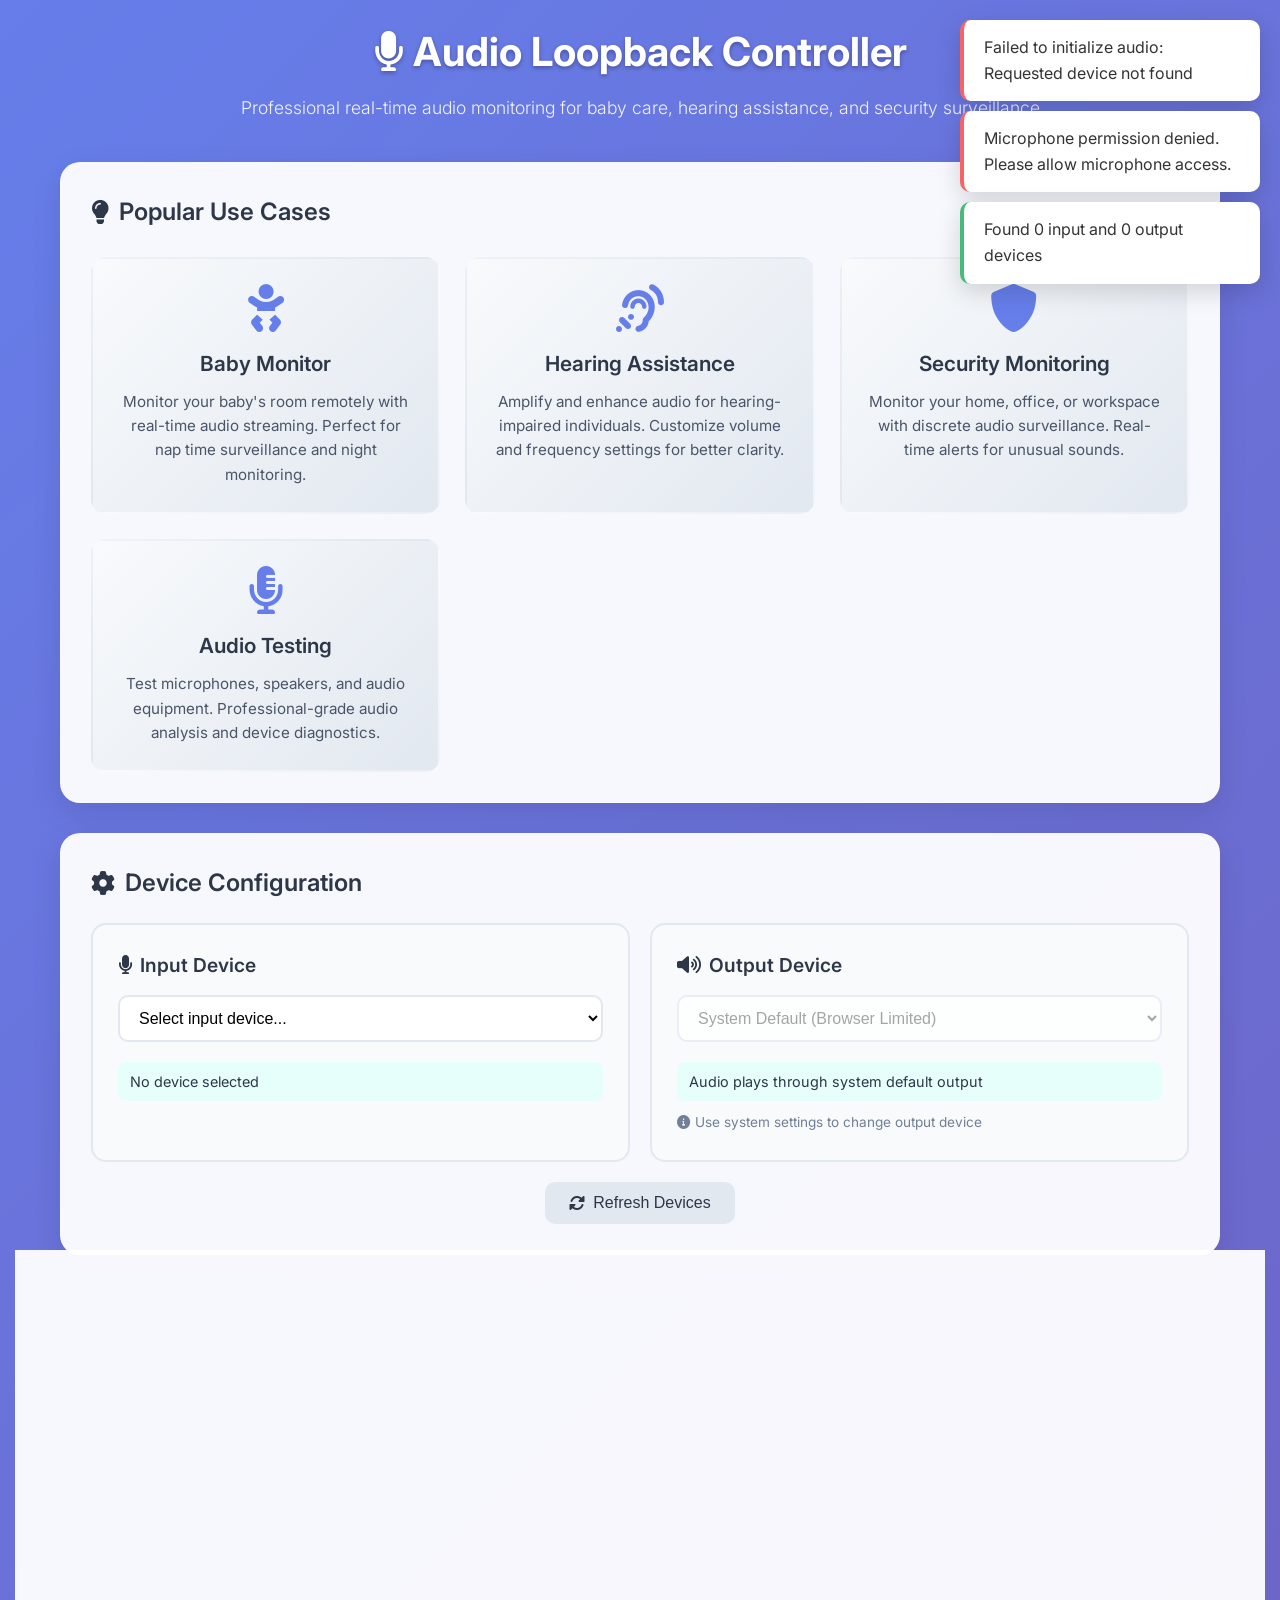
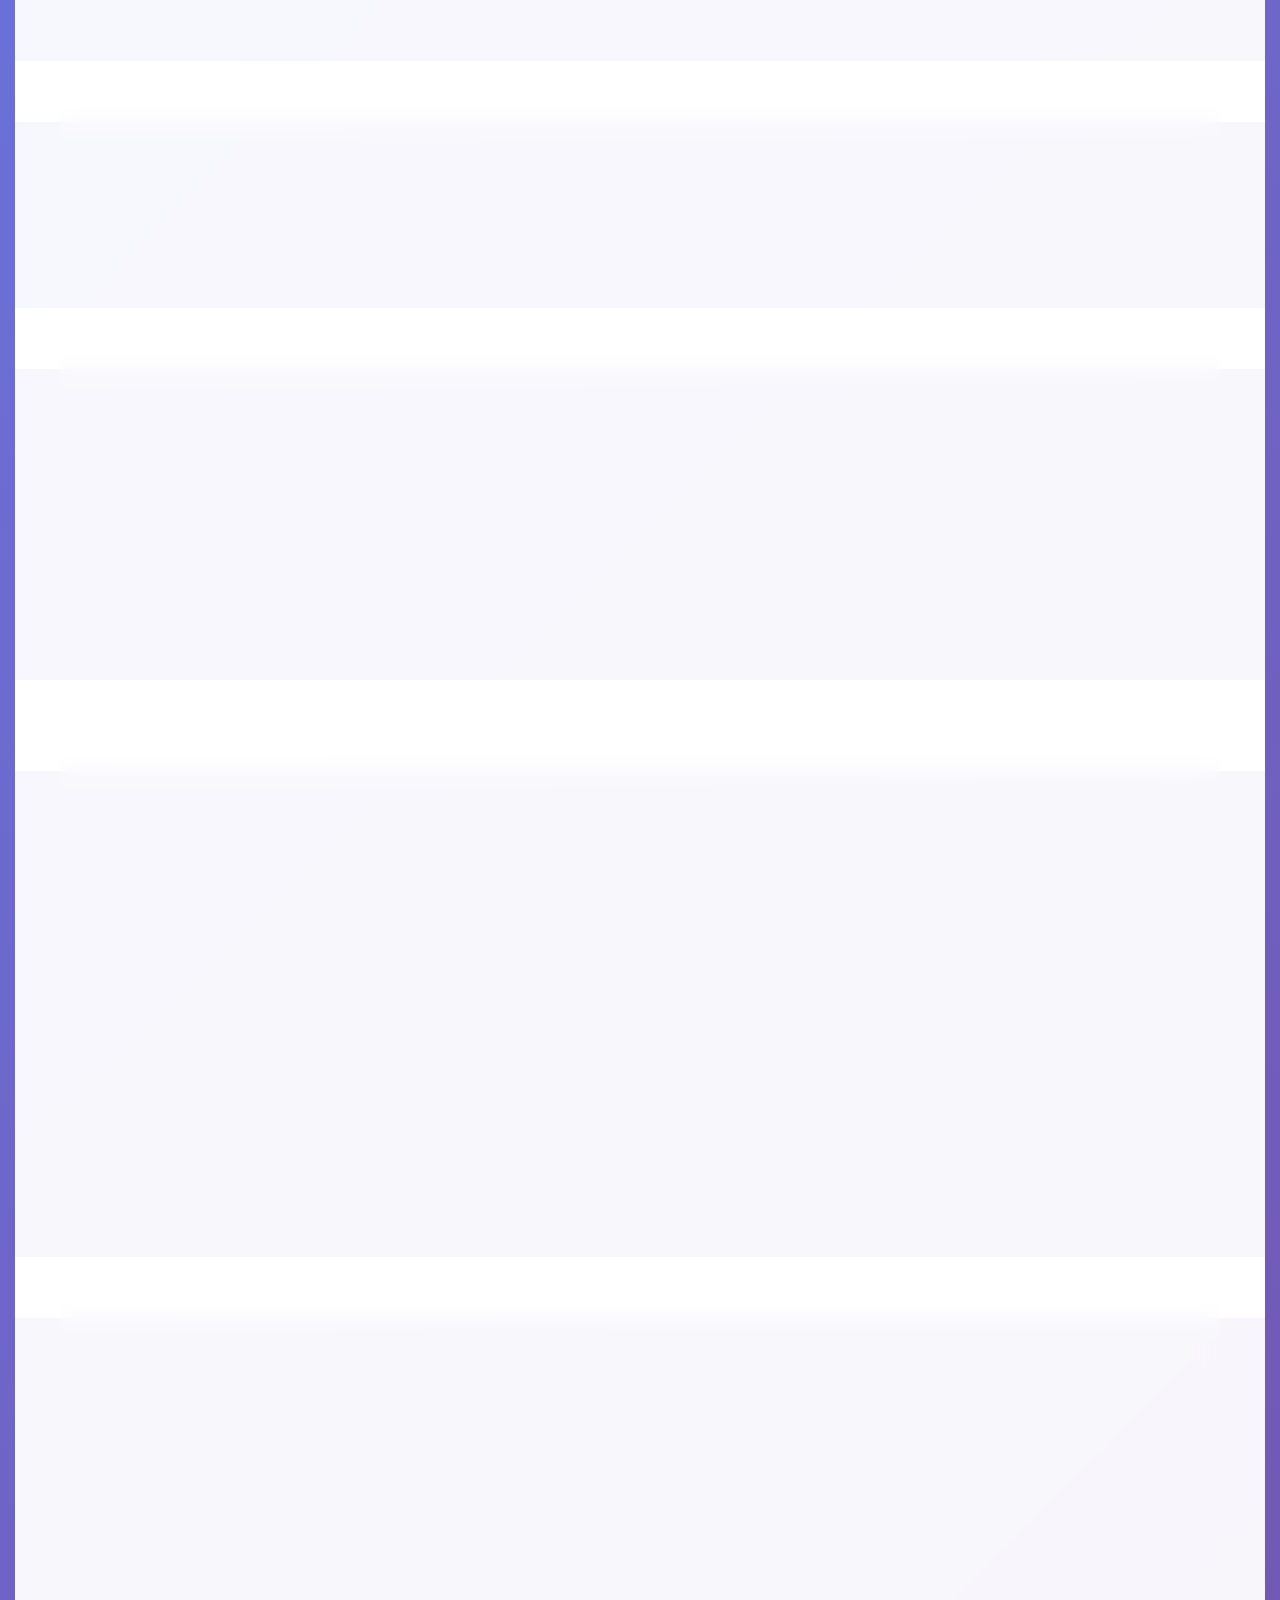
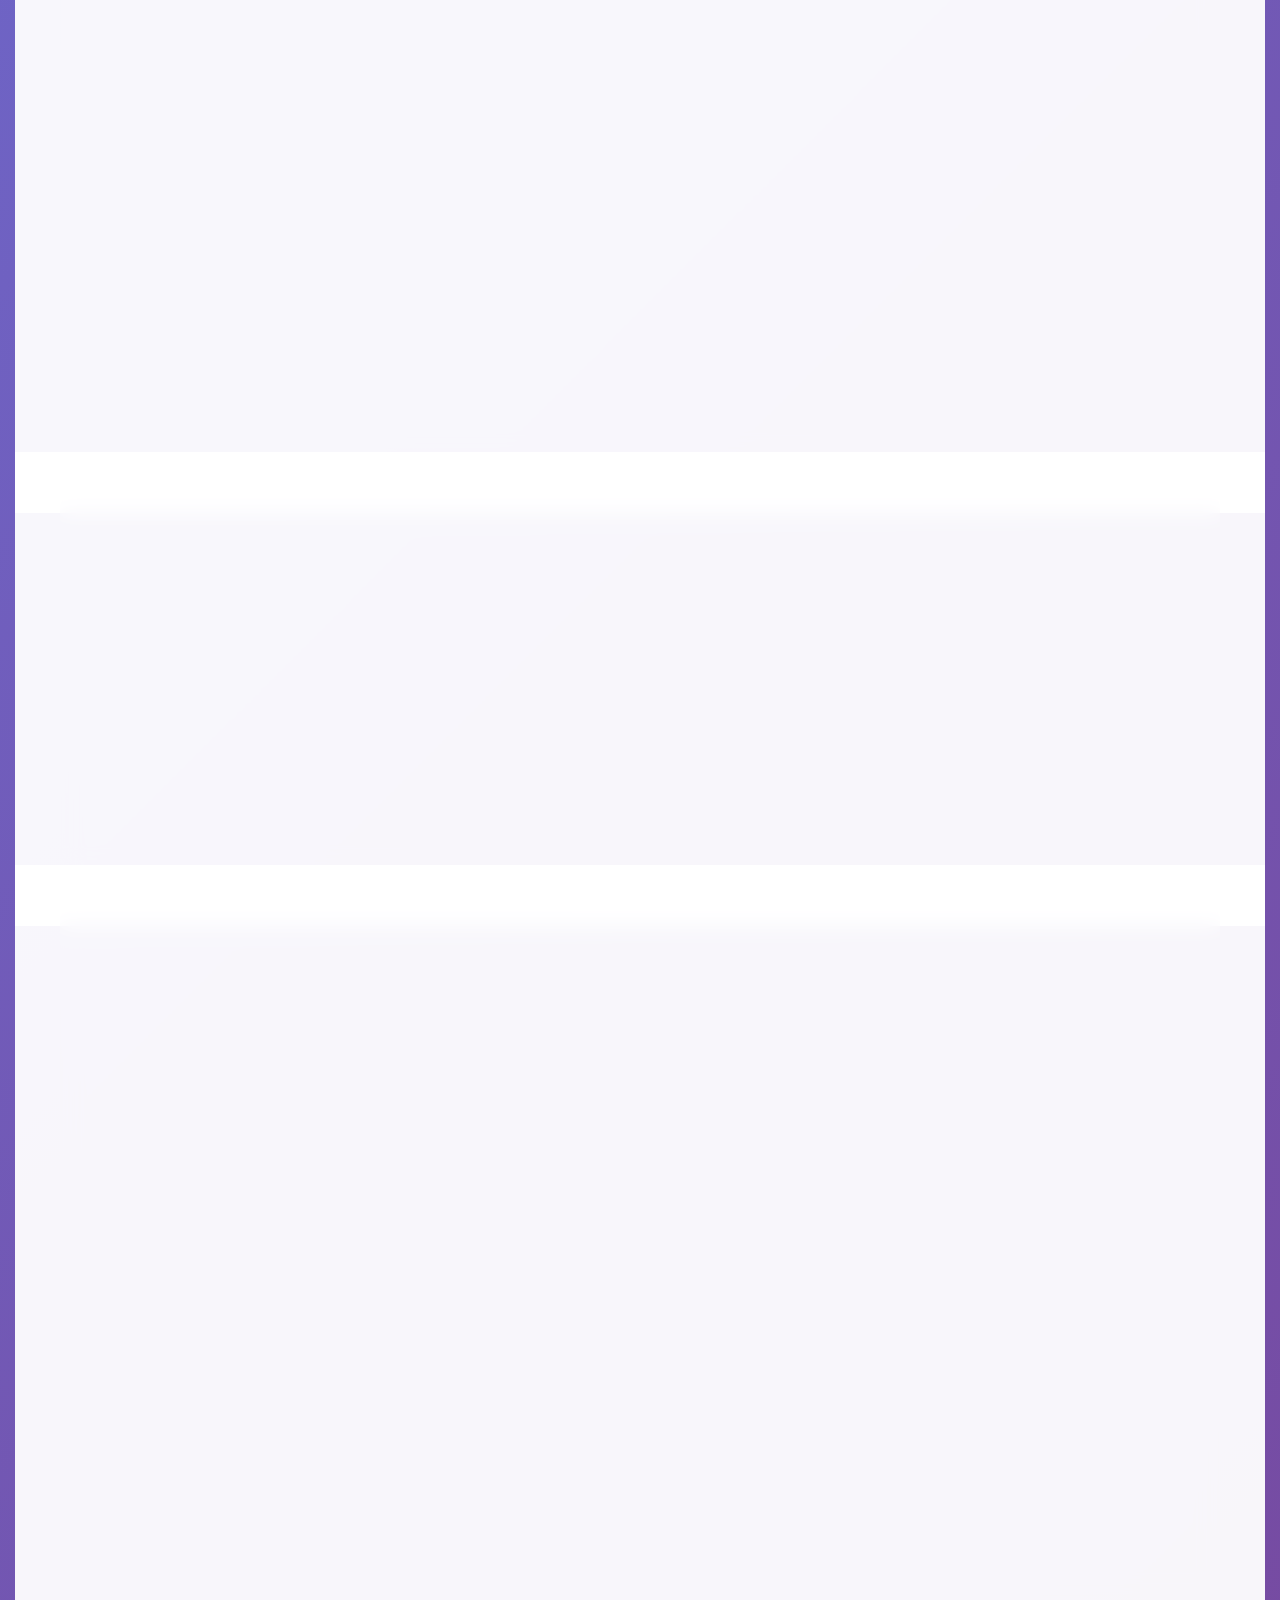
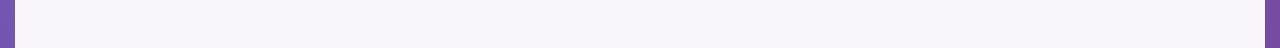
==== index.html @ 8a79a121 "Enhance app with SEO, privacy features, and comprehensive documentation Co-authored-by: 2339revanth " ====
<!DOCTYPE html>
<html lang="en">
<head>
    <meta charset="UTF-8">
    <meta name="viewport" content="width=device-width, initial-scale=1.0">
    
    <!-- SEO Meta Tags -->
    <title>Audio Loopback Controller - Real-Time Audio Monitoring & Baby Monitor Tool</title>
    <meta name="description" content="Professional audio loopback controller for real-time audio monitoring, baby hearing assistance, security surveillance, and remote audio streaming. Free web-based tool with advanced audio controls.">
    <meta name="keywords" content="audio loopback, baby monitor, audio monitoring, hearing aid, real-time audio, microphone controller, audio surveillance, sound amplifier, hearing assistance">
    <meta name="author" content="Audio Loopback Controller">
    <meta name="robots" content="index, follow">
    
    <!-- Open Graph Meta Tags -->
    <meta property="og:title" content="Audio Loopback Controller - Real-Time Audio Monitoring Tool">
    <meta property="og:description" content="Free web-based audio loopback controller for baby monitoring, hearing assistance, and real-time audio surveillance. Works on all devices.">
    <meta property="og:type" content="website">
    <meta property="og:url" content="https://your-domain.com">
    <meta property="og:image" content="https://your-domain.com/audio-controller-preview.jpg">
    
    <!-- Twitter Card Meta Tags -->
    <meta name="twitter:card" content="summary_large_image">
    <meta name="twitter:title" content="Audio Loopback Controller - Real-Time Audio Monitoring">
    <meta name="twitter:description" content="Professional audio monitoring tool for baby care, hearing assistance, and security surveillance. Free and easy to use.">
    <meta name="twitter:image" content="https://your-domain.com/audio-controller-preview.jpg">
    
    <!-- Canonical URL -->
    <link rel="canonical" href="https://your-domain.com">
    
    <!-- Structured Data -->
    <script type="application/ld+json">
    {
      "@context": "https://schema.org",
      "@type": "WebApplication",
      "name": "Audio Loopback Controller",
      "description": "Professional audio loopback controller for real-time audio monitoring, baby hearing assistance, and security surveillance",
      "url": "https://your-domain.com",
      "applicationCategory": "AudioApplication",
      "operatingSystem": "Web Browser",
      "offers": {
        "@type": "Offer",
        "price": "0",
        "priceCurrency": "USD"
      },
      "featureList": [
        "Real-time audio monitoring",
        "Baby monitor functionality",
        "Hearing assistance",
        "Audio surveillance",
        "Device selection",
        "Volume control",
        "Audio visualization"
      ]
    }
    </script>
    
    <link rel="stylesheet" href="styles.css">
    <link href="https://fonts.googleapis.com/css2?family=Inter:wght@300;400;500;600;700&display=swap" rel="stylesheet">
    <link rel="stylesheet" href="https://cdnjs.cloudflare.com/ajax/libs/font-awesome/6.0.0/css/all.min.css">
</head>
<body>
    <div class="container">
        <header class="header">
            <h1><i class="fas fa-microphone"></i> Audio Loopback Controller</h1>
            <p>Professional real-time audio monitoring for baby care, hearing assistance, and security surveillance</p>
        </header>

        <!-- Use Cases Section -->
        <section class="use-cases-section">
            <h2><i class="fas fa-lightbulb"></i> Popular Use Cases</h2>
            <div class="use-cases-grid">
                <div class="use-case-card">
                    <i class="fas fa-baby"></i>
                    <h3>Baby Monitor</h3>
                    <p>Monitor your baby's room remotely with real-time audio streaming. Perfect for nap time surveillance and night monitoring.</p>
                </div>
                <div class="use-case-card">
                    <i class="fas fa-ear-listen"></i>
                    <h3>Hearing Assistance</h3>
                    <p>Amplify and enhance audio for hearing-impaired individuals. Customize volume and frequency settings for better clarity.</p>
                </div>
                <div class="use-case-card">
                    <i class="fas fa-shield-alt"></i>
                    <h3>Security Monitoring</h3>
                    <p>Monitor your home, office, or workspace with discrete audio surveillance. Real-time alerts for unusual sounds.</p>
                </div>
                <div class="use-case-card">
                    <i class="fas fa-microphone-alt"></i>
                    <h3>Audio Testing</h3>
                    <p>Test microphones, speakers, and audio equipment. Professional-grade audio analysis and device diagnostics.</p>
                </div>
            </div>
        </section>

        <main class="main-content">
            <!-- Device Selection Section -->
            <section class="device-section">
                <h2><i class="fas fa-cog"></i> Device Configuration</h2>
                
                <div class="device-grid">
                    <!-- Input Device Selection -->
                    <div class="device-card">
                        <h3><i class="fas fa-microphone"></i> Input Device</h3>
                        <select id="inputDevice" class="device-select">
                            <option value="">Select input device...</option>
                        </select>
                        <div class="device-info">
                            <span id="inputDeviceInfo">No device selected</span>
                        </div>
                    </div>

                    <!-- Output Device Selection -->
                    <div class="device-card">
                        <h3><i class="fas fa-volume-up"></i> Output Device</h3>
                        <select id="outputDevice" class="device-select" disabled>
                            <option value="">System Default (Browser Limited)</option>
                        </select>
                        <div class="device-info">
                            <span id="outputDeviceInfo">Audio plays through system default output</span>
                        </div>
                        <div class="device-note">
                            <small><i class="fas fa-info-circle"></i> Use system settings to change output device</small>
                        </div>
                    </div>
                </div>

                <div class="button-group">
                    <button id="refreshDevices" class="btn btn-secondary">
                        <i class="fas fa-sync-alt"></i> Refresh Devices
                    </button>
                </div>
            </section>

            <!-- Audio Controls Section -->
            <section class="controls-section">
                <h2><i class="fas fa-sliders-h"></i> Audio Controls</h2>
                
                <div class="controls-grid">
                    <!-- Main Controls -->
                    <div class="control-group">
                        <h3>Loopback Control</h3>
                        <div class="button-group">
                            <button id="startBtn" class="btn btn-primary">
                                <i class="fas fa-play"></i> Start Loopback
                            </button>
                            <button id="stopBtn" class="btn btn-danger" disabled>
                                <i class="fas fa-stop"></i> Stop Loopback
                            </button>
                            <button id="muteBtn" class="btn btn-warning">
                                <i class="fas fa-microphone"></i> Mute
                            </button>
                        </div>
                    </div>

                    <!-- Volume Controls -->
                    <div class="control-group">
                        <h3>Volume Control</h3>
                        <div class="volume-controls">
                            <div class="volume-control">
                                <label for="inputVolume">
                                    <i class="fas fa-microphone"></i> Input Volume
                                </label>
                                <input type="range" id="inputVolume" min="0" max="100" value="50" class="volume-slider">
                                <span id="inputVolumeValue" class="volume-value">50%</span>
                            </div>
                            
                            <div class="volume-control">
                                <label for="outputVolume">
                                    <i class="fas fa-volume-up"></i> Output Volume
                                </label>
                                <input type="range" id="outputVolume" min="0" max="100" value="50" class="volume-slider">
                                <span id="outputVolumeValue" class="volume-value">50%</span>
                            </div>
                        </div>
                    </div>
                </div>
            </section>

            <!-- Status Section -->
            <section class="status-section">
                <h2><i class="fas fa-info-circle"></i> Status</h2>
                
                <div class="status-grid">
                    <div class="status-card">
                        <div class="status-indicator" id="connectionStatus">
                            <i class="fas fa-circle"></i>
                        </div>
                        <div class="status-text">
                            <h4>Connection</h4>
                            <p id="connectionText">Disconnected</p>
                        </div>
                    </div>

                    <div class="status-card">
                        <div class="status-indicator" id="audioStatus">
                            <i class="fas fa-circle"></i>
                        </div>
                        <div class="status-text">
                            <h4>Audio</h4>
                            <p id="audioText">Stopped</p>
                        </div>
                    </div>

                    <div class="status-card">
                        <div class="status-indicator" id="muteStatus">
                            <i class="fas fa-circle"></i>
                        </div>
                        <div class="status-text">
                            <h4>Microphone</h4>
                            <p id="muteText">Unmuted</p>
                        </div>
                    </div>
                </div>
            </section>

            <!-- Audio Visualization -->
            <section class="visualization-section">
                <h2><i class="fas fa-chart-line"></i> Audio Levels</h2>
                <div class="visualization-container">
                    <canvas id="audioVisualizer" width="800" height="200"></canvas>
                </div>
            </section>
        </main>

        <!-- Features Section -->
        <section class="features-section">
            <h2><i class="fas fa-star"></i> Key Features</h2>
            <div class="features-grid">
                <div class="feature-item">
                    <i class="fas fa-clock"></i>
                    <h3>Real-Time Monitoring</h3>
                    <p>Instant audio streaming with zero latency for critical monitoring situations.</p>
                </div>
                <div class="feature-item">
                    <i class="fas fa-mobile-alt"></i>
                    <h3>Cross-Device Compatible</h3>
                    <p>Works on desktop, tablet, and mobile devices. No app installation required.</p>
                </div>
                <div class="feature-item">
                    <i class="fas fa-lock"></i>
                    <h3>Privacy Focused</h3>
                    <p>All audio processing happens locally in your browser. No data sent to servers.</p>
                </div>
                <div class="feature-item">
                    <i class="fas fa-cogs"></i>
                    <h3>Advanced Controls</h3>
                    <p>Professional-grade audio controls with volume adjustment and device selection.</p>
                </div>
                <div class="feature-item">
                    <i class="fas fa-chart-bar"></i>
                    <h3>Audio Visualization</h3>
                    <p>Real-time frequency spectrum analysis and audio level monitoring.</p>
                </div>
                <div class="feature-item">
                    <i class="fas fa-download"></i>
                    <h3>Free & Open Source</h3>
                    <p>Completely free to use with no hidden costs or subscription fees.</p>
                </div>
            </div>
        </section>

        <!-- FAQ Section -->
        <section class="faq-section">
            <h2><i class="fas fa-question-circle"></i> Frequently Asked Questions</h2>
            <div class="faq-container">
                <div class="faq-item">
                    <button class="faq-question">
                        <span>How do I use this as a baby monitor?</span>
                        <i class="fas fa-chevron-down"></i>
                    </button>
                    <div class="faq-answer">
                        <p>To use as a baby monitor: 1) Place your device with microphone in the baby's room, 2) Connect to the audio controller on another device, 3) Start loopback to hear real-time audio from the baby's room. Adjust volume as needed for comfortable monitoring.</p>
                    </div>
                </div>

                <div class="faq-item">
                    <button class="faq-question">
                        <span>Can this help with hearing difficulties?</span>
                        <i class="fas fa-chevron-down"></i>
                    </button>
                    <div class="faq-answer">
                        <p>Yes! This tool can amplify ambient sounds and conversations. Use headphones or earbuds as output devices and adjust the input volume to enhance sounds around you. It's particularly useful for temporary hearing assistance in meetings or conversations.</p>
                    </div>
                </div>

                <div class="faq-item">
                    <button class="faq-question">
                        <span>Is my audio data secure and private?</span>
                        <i class="fas fa-chevron-down"></i>
                    </button>
                    <div class="faq-answer">
                        <p>Absolutely! All audio processing happens locally in your browser. No audio data is transmitted to external servers or stored anywhere. Your conversations and monitoring sessions remain completely private.</p>
                    </div>
                </div>

                <div class="faq-item">
                    <button class="faq-question">
                        <span>What devices are compatible?</span>
                        <i class="fas fa-chevron-down"></i>
                    </button>
                    <div class="faq-answer">
                        <p>This tool works on any device with a modern web browser (Chrome, Firefox, Safari, Edge). Compatible with desktop computers, laptops, tablets, and smartphones. Bluetooth microphones and wireless earbuds are supported.</p>
                    </div>
                </div>

                <div class="faq-item">
                    <button class="faq-question">
                        <span>Can I use this for security monitoring?</span>
                        <i class="fas fa-chevron-down"></i>
                    </button>
                    <div class="faq-answer">
                        <p>Yes, this tool is excellent for discrete audio surveillance of your property. Monitor your home, office, or workspace remotely. The audio visualization helps identify unusual sounds or activities.</p>
                    </div>
                </div>

                <div class="faq-item">
                    <button class="faq-question">
                        <span>Why am I not hearing any audio output?</span>
                        <i class="fas fa-chevron-down"></i>
                    </button>
                    <div class="faq-answer">
                        <p>Check these steps: 1) Ensure microphone permissions are granted, 2) Verify input device is selected and working, 3) Check system volume and browser audio settings, 4) Try refreshing devices if recently connected, 5) Ensure the microphone is not muted.</p>
                    </div>
                </div>

                <div class="faq-item">
                    <button class="faq-question">
                        <span>Does this work offline?</span>
                        <i class="fas fa-chevron-down"></i>
                    </button>
                    <div class="faq-answer">
                        <p>Yes! Once loaded, the audio controller works completely offline. All processing is done locally in your browser, so you don't need an internet connection for audio monitoring functionality.</p>
                    </div>
                </div>

                <div class="faq-item">
                    <button class="faq-question">
                        <span>How do I reduce audio feedback or echo?</span>
                        <i class="fas fa-chevron-down"></i>
                    </button>
                    <div class="faq-answer">
                        <p>To prevent feedback: 1) Use headphones instead of speakers, 2) Lower the output volume, 3) Increase distance between microphone and speakers, 4) Use the mute button when not actively monitoring, 5) Consider using directional microphones.</p>
                    </div>
                </div>
            </div>
        </section>

        <!-- Instructions Section -->
        <section class="instructions-section">
            <h2><i class="fas fa-book"></i> How to Use</h2>
            <div class="instructions-grid">
                <div class="instruction-step">
                    <div class="step-number">1</div>
                    <h3>Grant Permissions</h3>
                    <p>Allow microphone access when prompted by your browser. This is required for audio input.</p>
                </div>
                <div class="instruction-step">
                    <div class="step-number">2</div>
                    <h3>Select Devices</h3>
                    <p>Choose your input microphone and configure audio output settings for your monitoring needs.</p>
                </div>
                <div class="instruction-step">
                    <div class="step-number">3</div>
                    <h3>Adjust Settings</h3>
                    <p>Set appropriate volume levels for both input and output to ensure comfortable monitoring.</p>
                </div>
                <div class="instruction-step">
                    <div class="step-number">4</div>
                    <h3>Start Monitoring</h3>
                    <p>Click "Start Loopback" to begin real-time audio monitoring and surveillance.</p>
                </div>
            </div>
        </section>

        <!-- Privacy and Legal Section -->
        <section class="privacy-section">
            <h2><i class="fas fa-shield-alt"></i> Privacy & Legal Information</h2>
            <div class="privacy-content">
                <div class="privacy-card">
                    <h3><i class="fas fa-user-shield"></i> Privacy Protection</h3>
                    <ul>
                        <li>All audio processing occurs locally in your browser</li>
                        <li>No audio data is transmitted to external servers</li>
                        <li>No recordings are stored or saved anywhere</li>
                        <li>Your monitoring sessions remain completely private</li>
                        <li>No personal information is collected or tracked</li>
                    </ul>
                </div>
                
                <div class="privacy-card">
                    <h3><i class="fas fa-balance-scale"></i> Legal Compliance</h3>
                    <ul>
                        <li>Ensure compliance with local privacy laws</li>
                        <li>Obtain consent before monitoring others</li>
                        <li>Use responsibly for legitimate purposes only</li>
                        <li>Respect others' privacy and rights</li>
                        <li>Follow workplace and residential monitoring regulations</li>
                    </ul>
                </div>
                
                <div class="privacy-card">
                    <h3><i class="fas fa-exclamation-triangle"></i> Important Disclaimers</h3>
                    <ul>
                        <li>This tool is for legitimate monitoring purposes only</li>
                        <li>Users are responsible for complying with applicable laws</li>
                        <li>Not intended for unauthorized surveillance</li>
                        <li>Medical hearing assistance should supplement, not replace, professional care</li>
                        <li>Audio quality depends on device capabilities and environment</li>
                    </ul>
                </div>
            </div>
        </section>

        <!-- Notifications -->
        <div id="notifications" class="notifications"></div>
    </div>

    <script src="script.js"></script>
    
    <!-- FAQ Toggle Script -->
    <script>
        document.querySelectorAll('.faq-question').forEach(question => {
            question.addEventListener('click', () => {
                const faqItem = question.parentElement;
                const answer = faqItem.querySelector('.faq-answer');
                const icon = question.querySelector('.fas');
                
                faqItem.classList.toggle('active');
                
                if (faqItem.classList.contains('active')) {
                    answer.style.maxHeight = answer.scrollHeight + 'px';
                    icon.style.transform = 'rotate(180deg)';
                } else {
                    answer.style.maxHeight = '0';
                    icon.style.transform = 'rotate(0deg)';
                }
            });
        });
    </script>
</body>
</html>
---- styles.css ----
/* Reset and Base Styles */
* {
    margin: 0;
    padding: 0;
    box-sizing: border-box;
}

body {
    font-family: 'Inter', -apple-system, BlinkMacSystemFont, 'Segoe UI', Roboto, sans-serif;
    background: linear-gradient(135deg, #667eea 0%, #764ba2 100%);
    min-height: 100vh;
    color: #333;
    line-height: 1.6;
}

.container {
    max-width: 1200px;
    margin: 0 auto;
    padding: 20px;
    min-height: 100vh;
}

/* Header Styles */
.header {
    text-align: center;
    margin-bottom: 40px;
    color: white;
}

.header h1 {
    font-size: 2.5rem;
    font-weight: 700;
    margin-bottom: 10px;
    text-shadow: 0 2px 4px rgba(0,0,0,0.3);
}

.header p {
    font-size: 1.1rem;
    opacity: 0.9;
    font-weight: 300;
}

/* Use Cases Section */
.use-cases-section {
    background: rgba(255, 255, 255, 0.95);
    border-radius: 20px;
    padding: 30px;
    margin-bottom: 30px;
    box-shadow: 0 10px 30px rgba(0, 0, 0, 0.1);
    backdrop-filter: blur(10px);
    border: 1px solid rgba(255, 255, 255, 0.2);
}

.use-cases-grid {
    display: grid;
    grid-template-columns: repeat(auto-fit, minmax(280px, 1fr));
    gap: 25px;
    margin-top: 25px;
}

.use-case-card {
    background: linear-gradient(135deg, #f8fafc 0%, #e2e8f0 100%);
    border-radius: 15px;
    padding: 25px;
    text-align: center;
    transition: all 0.3s ease;
    border: 2px solid transparent;
}

.use-case-card:hover {
    transform: translateY(-5px);
    box-shadow: 0 15px 40px rgba(102, 126, 234, 0.2);
    border-color: #667eea;
}

.use-case-card i {
    font-size: 3rem;
    color: #667eea;
    margin-bottom: 15px;
    display: block;
}

.use-case-card h3 {
    font-size: 1.3rem;
    font-weight: 600;
    color: #2d3748;
    margin-bottom: 10px;
}

.use-case-card p {
    color: #4a5568;
    font-size: 0.95rem;
    line-height: 1.6;
}

/* Main Content */
.main-content {
    display: flex;
    flex-direction: column;
    gap: 30px;
}

/* Section Styles */
section {
    background: rgba(255, 255, 255, 0.95);
    border-radius: 20px;
    padding: 30px;
    box-shadow: 0 10px 30px rgba(0, 0, 0, 0.1);
    backdrop-filter: blur(10px);
    border: 1px solid rgba(255, 255, 255, 0.2);
}

section h2 {
    font-size: 1.5rem;
    font-weight: 600;
    margin-bottom: 20px;
    color: #2d3748;
    display: flex;
    align-items: center;
    gap: 10px;
}

/* Device Section */
.device-grid {
    display: grid;
    grid-template-columns: repeat(auto-fit, minmax(300px, 1fr));
    gap: 20px;
    margin-bottom: 20px;
}

.device-card {
    background: #f8fafc;
    border-radius: 15px;
    padding: 25px;
    border: 2px solid #e2e8f0;
    transition: all 0.3s ease;
}

.device-card:hover {
    border-color: #667eea;
    transform: translateY(-2px);
    box-shadow: 0 8px 25px rgba(102, 126, 234, 0.15);
}

.device-card h3 {
    font-size: 1.2rem;
    font-weight: 600;
    margin-bottom: 15px;
    color: #2d3748;
    display: flex;
    align-items: center;
    gap: 8px;
}

.device-select {
    width: 100%;
    padding: 12px 15px;
    border: 2px solid #e2e8f0;
    border-radius: 10px;
    font-size: 1rem;
    background: white;
    transition: all 0.3s ease;
    margin-bottom: 10px;
}

.device-select:focus {
    outline: none;
    border-color: #667eea;
    box-shadow: 0 0 0 3px rgba(102, 126, 234, 0.1);
}

.device-info {
    margin-top: 10px;
    padding: 8px 12px;
    background: #e6fffa;
    border-radius: 8px;
    font-size: 0.9rem;
    color: #2d3748;
}

.device-note {
    margin-top: 8px;
}

.device-note small {
    color: #718096;
    font-size: 0.85rem;
}

/* Button Styles */
.button-group {
    display: flex;
    gap: 15px;
    flex-wrap: wrap;
    justify-content: center;
}

.btn {
    padding: 12px 24px;
    border: none;
    border-radius: 10px;
    font-size: 1rem;
    font-weight: 500;
    cursor: pointer;
    transition: all 0.3s ease;
    display: flex;
    align-items: center;
    gap: 8px;
    text-decoration: none;
    min-width: 140px;
    justify-content: center;
}

.btn:hover {
    transform: translateY(-2px);
    box-shadow: 0 8px 20px rgba(0, 0, 0, 0.15);
}

.btn:active {
    transform: translateY(0);
}

.btn-primary {
    background: linear-gradient(135deg, #667eea 0%, #764ba2 100%);
    color: white;
}

.btn-secondary {
    background: #e2e8f0;
    color: #2d3748;
}

.btn-secondary:hover {
    background: #cbd5e0;
}

.btn-danger {
    background: linear-gradient(135deg, #fc8181 0%, #f56565 100%);
    color: white;
}

.btn-warning {
    background: linear-gradient(135deg, #f6ad55 0%, #ed8936 100%);
    color: white;
}

.btn:disabled {
    opacity: 0.6;
    cursor: not-allowed;
    transform: none;
}

.btn:disabled:hover {
    transform: none;
    box-shadow: none;
}

/* Controls Section */
.controls-grid {
    display: grid;
    grid-template-columns: repeat(auto-fit, minmax(300px, 1fr));
    gap: 25px;
}

.control-group {
    background: #f8fafc;
    border-radius: 15px;
    padding: 25px;
    border: 2px solid #e2e8f0;
}

.control-group h3 {
    font-size: 1.2rem;
    font-weight: 600;
    color: #2d3748;
    margin-bottom: 15px;
}

.volume-controls {
    display: flex;
    flex-direction: column;
    gap: 20px;
}

.volume-control {
    display: flex;
    flex-direction: column;
    gap: 8px;
}

.volume-control label {
    font-weight: 500;
    color: #2d3748;
    display: flex;
    align-items: center;
    gap: 8px;
}

.volume-slider {
    width: 100%;
    height: 6px;
    border-radius: 3px;
    background: #e2e8f0;
    outline: none;
    appearance: none;
}

.volume-slider::-webkit-slider-thumb {
    appearance: none;
    width: 20px;
    height: 20px;
    border-radius: 50%;
    background: #667eea;
    cursor: pointer;
    box-shadow: 0 2px 6px rgba(0, 0, 0, 0.2);
}

.volume-slider::-moz-range-thumb {
    width: 20px;
    height: 20px;
    border-radius: 50%;
    background: #667eea;
    cursor: pointer;
    border: none;
    box-shadow: 0 2px 6px rgba(0, 0, 0, 0.2);
}

.volume-value {
    font-weight: 600;
    color: #667eea;
    font-size: 0.9rem;
}

/* Status Section */
.status-grid {
    display: grid;
    grid-template-columns: repeat(auto-fit, minmax(200px, 1fr));
    gap: 20px;
}

.status-card {
    background: #f8fafc;
    border-radius: 15px;
    padding: 20px;
    border: 2px solid #e2e8f0;
    display: flex;
    align-items: center;
    gap: 15px;
    transition: all 0.3s ease;
}

.status-card:hover {
    transform: translateY(-2px);
    box-shadow: 0 8px 20px rgba(0, 0, 0, 0.1);
}

.status-indicator {
    font-size: 1.2rem;
    color: #cbd5e0;
}

.status-indicator.connected {
    color: #48bb78;
}

.status-indicator.active {
    color: #4299e1;
}

.status-indicator.muted {
    color: #ed8936;
}

.status-text h4 {
    font-size: 1rem;
    font-weight: 600;
    color: #2d3748;
    margin-bottom: 4px;
}

.status-text p {
    font-size: 0.9rem;
    color: #718096;
}

/* Audio Visualization */
.visualization-container {
    background: #f8fafc;
    border-radius: 15px;
    padding: 20px;
    border: 2px solid #e2e8f0;
    text-align: center;
}

#audioVisualizer {
    max-width: 100%;
    height: auto;
    border-radius: 10px;
    background: #2d3748;
}

/* Features Section */
.features-section {
    background: rgba(255, 255, 255, 0.95);
    border-radius: 20px;
    padding: 30px;
    margin-bottom: 30px;
    box-shadow: 0 10px 30px rgba(0, 0, 0, 0.1);
    backdrop-filter: blur(10px);
    border: 1px solid rgba(255, 255, 255, 0.2);
}

.features-grid {
    display: grid;
    grid-template-columns: repeat(auto-fit, minmax(300px, 1fr));
    gap: 25px;
    margin-top: 25px;
}

.feature-item {
    background: linear-gradient(135deg, #f8fafc 0%, #e2e8f0 100%);
    border-radius: 15px;
    padding: 25px;
    text-align: center;
    transition: all 0.3s ease;
    border: 2px solid transparent;
}

.feature-item:hover {
    transform: translateY(-3px);
    box-shadow: 0 12px 35px rgba(102, 126, 234, 0.15);
    border-color: #667eea;
}

.feature-item i {
    font-size: 2.5rem;
    color: #667eea;
    margin-bottom: 15px;
    display: block;
}

.feature-item h3 {
    font-size: 1.2rem;
    font-weight: 600;
    color: #2d3748;
    margin-bottom: 10px;
}

.feature-item p {
    color: #4a5568;
    font-size: 0.95rem;
    line-height: 1.6;
}

/* FAQ Section */
.faq-section {
    background: rgba(255, 255, 255, 0.95);
    border-radius: 20px;
    padding: 30px;
    margin-bottom: 30px;
    box-shadow: 0 10px 30px rgba(0, 0, 0, 0.1);
    backdrop-filter: blur(10px);
    border: 1px solid rgba(255, 255, 255, 0.2);
}

.faq-container {
    margin-top: 25px;
}

.faq-item {
    border: 2px solid #e2e8f0;
    border-radius: 15px;
    margin-bottom: 15px;
    overflow: hidden;
    transition: all 0.3s ease;
}

.faq-item:hover {
    border-color: #667eea;
}

.faq-question {
    width: 100%;
    background: #f8fafc;
    border: none;
    padding: 20px 25px;
    text-align: left;
    cursor: pointer;
    display: flex;
    justify-content: space-between;
    align-items: center;
    font-size: 1.1rem;
    font-weight: 500;
    color: #2d3748;
    transition: all 0.3s ease;
}

.faq-question:hover {
    background: #e2e8f0;
}

.faq-question i {
    transition: transform 0.3s ease;
    color: #667eea;
}

.faq-answer {
    max-height: 0;
    overflow: hidden;
    transition: max-height 0.3s ease;
    background: white;
}

.faq-answer p {
    padding: 20px 25px;
    color: #4a5568;
    line-height: 1.7;
    margin: 0;
}

.faq-item.active .faq-answer {
    max-height: 500px;
}

.faq-item.active .faq-question {
    background: #667eea;
    color: white;
}

.faq-item.active .faq-question i {
    color: white;
    transform: rotate(180deg);
}

/* Instructions Section */
.instructions-section {
    background: rgba(255, 255, 255, 0.95);
    border-radius: 20px;
    padding: 30px;
    margin-bottom: 30px;
    box-shadow: 0 10px 30px rgba(0, 0, 0, 0.1);
    backdrop-filter: blur(10px);
    border: 1px solid rgba(255, 255, 255, 0.2);
}

.instructions-grid {
    display: grid;
    grid-template-columns: repeat(auto-fit, minmax(250px, 1fr));
    gap: 25px;
    margin-top: 25px;
}

.instruction-step {
    background: linear-gradient(135deg, #f8fafc 0%, #e2e8f0 100%);
    border-radius: 15px;
    padding: 25px;
    text-align: center;
    position: relative;
    border: 2px solid transparent;
    transition: all 0.3s ease;
}

.instruction-step:hover {
    transform: translateY(-3px);
    box-shadow: 0 12px 35px rgba(102, 126, 234, 0.15);
    border-color: #667eea;
}

.step-number {
    width: 50px;
    height: 50px;
    background: linear-gradient(135deg, #667eea 0%, #764ba2 100%);
    color: white;
    border-radius: 50%;
    display: flex;
    align-items: center;
    justify-content: center;
    font-size: 1.5rem;
    font-weight: 700;
    margin: 0 auto 15px;
}

.instruction-step h3 {
    font-size: 1.2rem;
    font-weight: 600;
    color: #2d3748;
    margin-bottom: 10px;
}

.instruction-step p {
    color: #4a5568;
    font-size: 0.95rem;
    line-height: 1.6;
}

/* Privacy Section */
.privacy-section {
    background: rgba(255, 255, 255, 0.95);
    border-radius: 20px;
    padding: 30px;
    margin-bottom: 30px;
    box-shadow: 0 10px 30px rgba(0, 0, 0, 0.1);
    backdrop-filter: blur(10px);
    border: 1px solid rgba(255, 255, 255, 0.2);
}

.privacy-content {
    display: grid;
    grid-template-columns: repeat(auto-fit, minmax(350px, 1fr));
    gap: 25px;
    margin-top: 25px;
}

.privacy-card {
    background: linear-gradient(135deg, #f8fafc 0%, #e2e8f0 100%);
    border-radius: 15px;
    padding: 25px;
    border: 2px solid transparent;
    transition: all 0.3s ease;
}

.privacy-card:hover {
    transform: translateY(-3px);
    box-shadow: 0 12px 35px rgba(102, 126, 234, 0.15);
    border-color: #667eea;
}

.privacy-card h3 {
    font-size: 1.2rem;
    font-weight: 600;
    color: #2d3748;
    margin-bottom: 15px;
    display: flex;
    align-items: center;
    gap: 10px;
}

.privacy-card h3 i {
    color: #667eea;
}

.privacy-card ul {
    list-style: none;
    padding: 0;
}

.privacy-card li {
    color: #4a5568;
    font-size: 0.95rem;
    line-height: 1.6;
    margin-bottom: 8px;
    padding-left: 20px;
    position: relative;
}

.privacy-card li::before {
    content: "✓";
    position: absolute;
    left: 0;
    color: #48bb78;
    font-weight: bold;
}

/* Notifications */
.notifications {
    position: fixed;
    top: 20px;
    right: 20px;
    z-index: 1000;
    max-width: 300px;
}

.notification {
    background: white;
    border-radius: 10px;
    padding: 15px 20px;
    margin-bottom: 10px;
    box-shadow: 0 8px 25px rgba(0, 0, 0, 0.15);
    border-left: 4px solid #667eea;
    animation: slideIn 0.3s ease;
}

.notification.success {
    border-left-color: #48bb78;
}

.notification.error {
    border-left-color: #f56565;
}

.notification.warning {
    border-left-color: #ed8936;
}

@keyframes slideIn {
    from {
        transform: translateX(100%);
        opacity: 0;
    }
    to {
        transform: translateX(0);
        opacity: 1;
    }
}

/* Responsive Design */
@media (max-width: 768px) {
    .container {
        padding: 15px;
    }
    
    .header h1 {
        font-size: 2rem;
    }
    
    .header p {
        font-size: 1rem;
    }
    
    section {
        padding: 20px;
    }
    
    .device-grid {
        grid-template-columns: 1fr;
    }
    
    .controls-grid {
        grid-template-columns: 1fr;
    }
    
    .status-grid {
        grid-template-columns: 1fr;
    }
    
    .use-cases-grid {
        grid-template-columns: 1fr;
    }
    
    .features-grid {
        grid-template-columns: 1fr;
    }
    
    .instructions-grid {
        grid-template-columns: 1fr;
    }
    
    .privacy-content {
        grid-template-columns: 1fr;
    }
    
    .button-group {
        flex-direction: column;
        align-items: stretch;
    }
    
    .btn {
        min-width: auto;
        width: 100%;
    }
    
    .volume-controls {
        gap: 15px;
    }
    
    .notifications {
        left: 15px;
        right: 15px;
        max-width: none;
    }
}

@media (max-width: 480px) {
    .header h1 {
        font-size: 1.8rem;
    }
    
    section {
        padding: 15px;
    }
    
    .use-case-card,
    .feature-item,
    .instruction-step,
    .privacy-card {
        padding: 20px;
    }
    
    .faq-question {
        padding: 15px 20px;
        font-size: 1rem;
    }
    
    .faq-answer p {
        padding: 15px 20px;
    }
}

/* Dark mode support */
@media (prefers-color-scheme: dark) {
    body {
        background: linear-gradient(135deg, #2d3748 0%, #1a202c 100%);
        color: #e2e8f0;
    }
    
    section {
        background: rgba(45, 55, 72, 0.95);
        color: #e2e8f0;
    }
    
    section h2 {
        color: #e2e8f0;
    }
    
    .device-card,
    .control-group,
    .status-card,
    .use-case-card,
    .feature-item,
    .instruction-step,
    .privacy-card {
        background: #2d3748;
        border-color: #4a5568;
        color: #e2e8f0;
    }
    
    .device-card h3,
    .control-group h3,
    .use-case-card h3,
    .feature-item h3,
    .instruction-step h3,
    .privacy-card h3 {
        color: #e2e8f0;
    }
    
    .use-case-card p,
    .feature-item p,
    .instruction-step p {
        color: #cbd5e0;
    }
    
    .device-select {
        background: #2d3748;
        color: #e2e8f0;
        border-color: #4a5568;
    }
    
    .faq-question {
        background: #2d3748;
        color: #e2e8f0;
    }
    
    .faq-question:hover {
        background: #4a5568;
    }
    
    .faq-answer {
        background: #1a202c;
    }
    
    .faq-answer p {
        color: #cbd5e0;
    }
    
    .privacy-card li {
        color: #cbd5e0;
    }
    
    #audioVisualizer {
        background: #2d3748;
        border-color: #4a5568;
    }
}
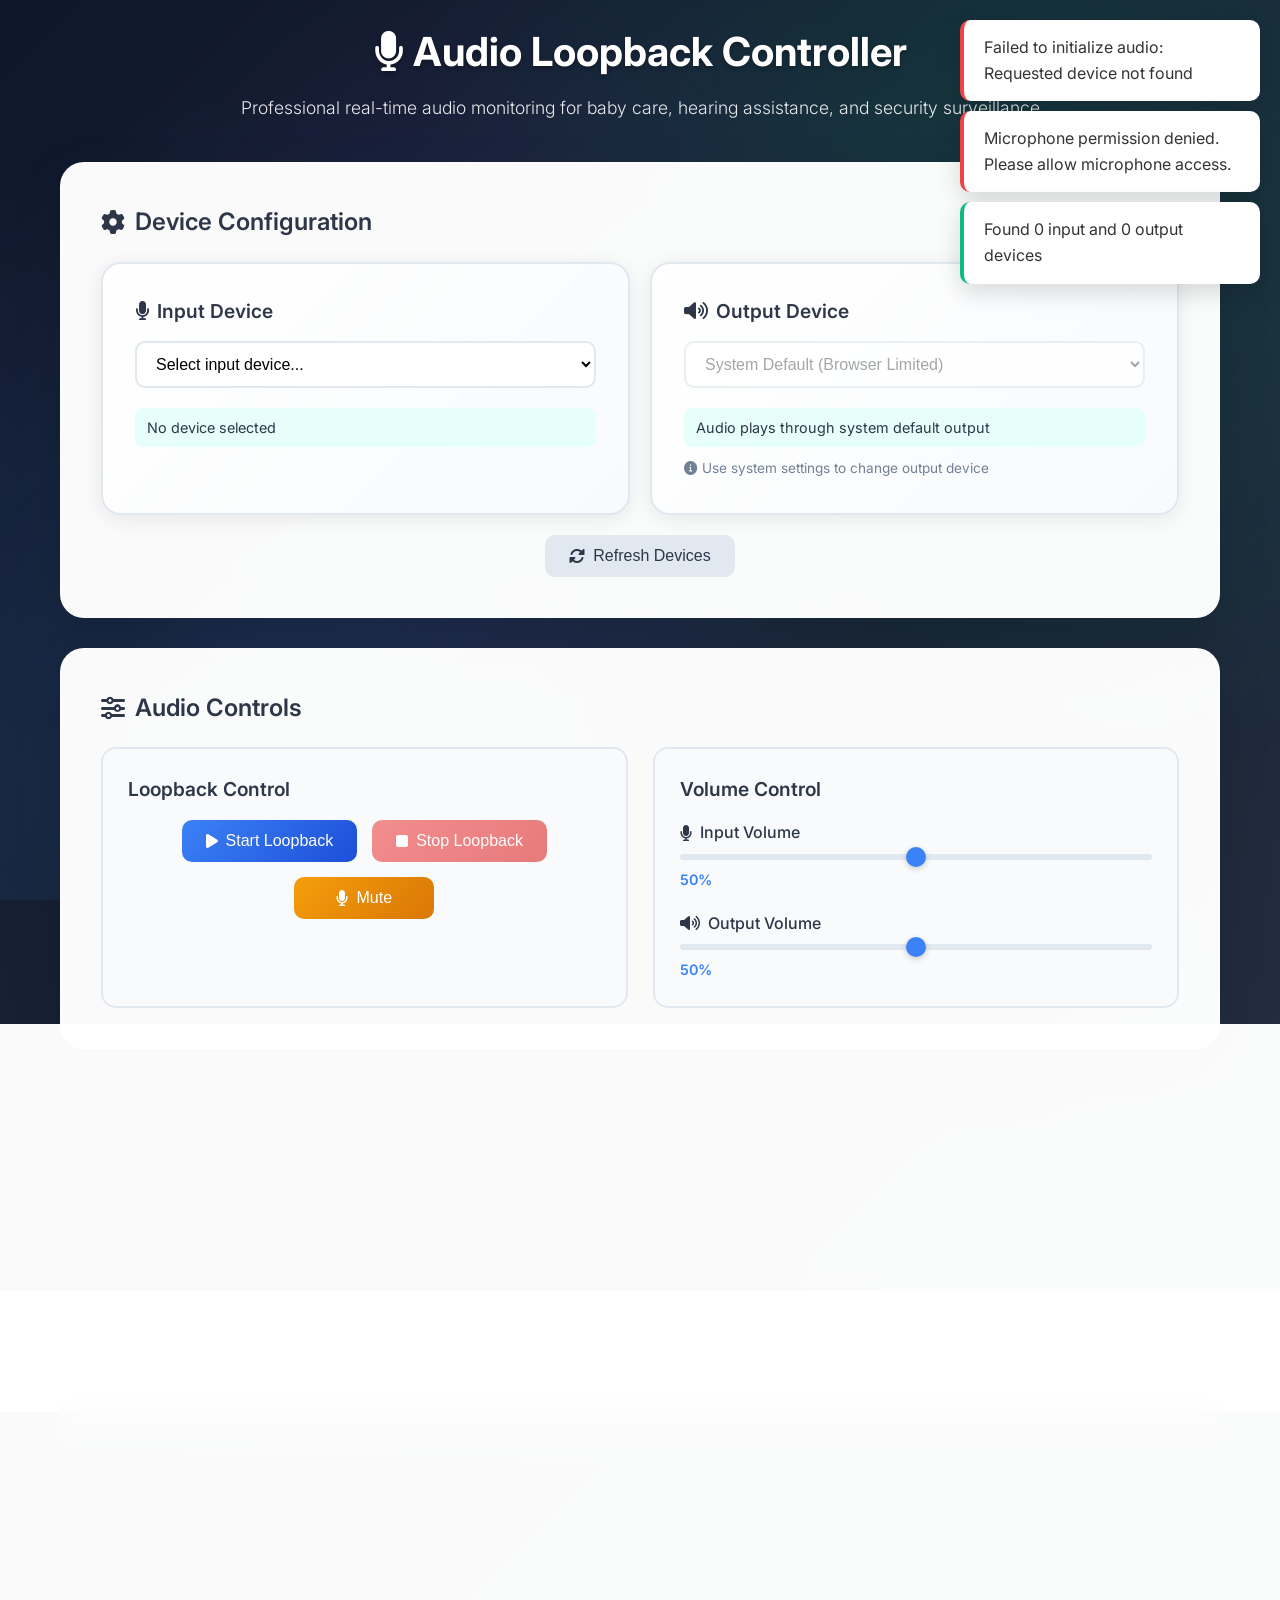
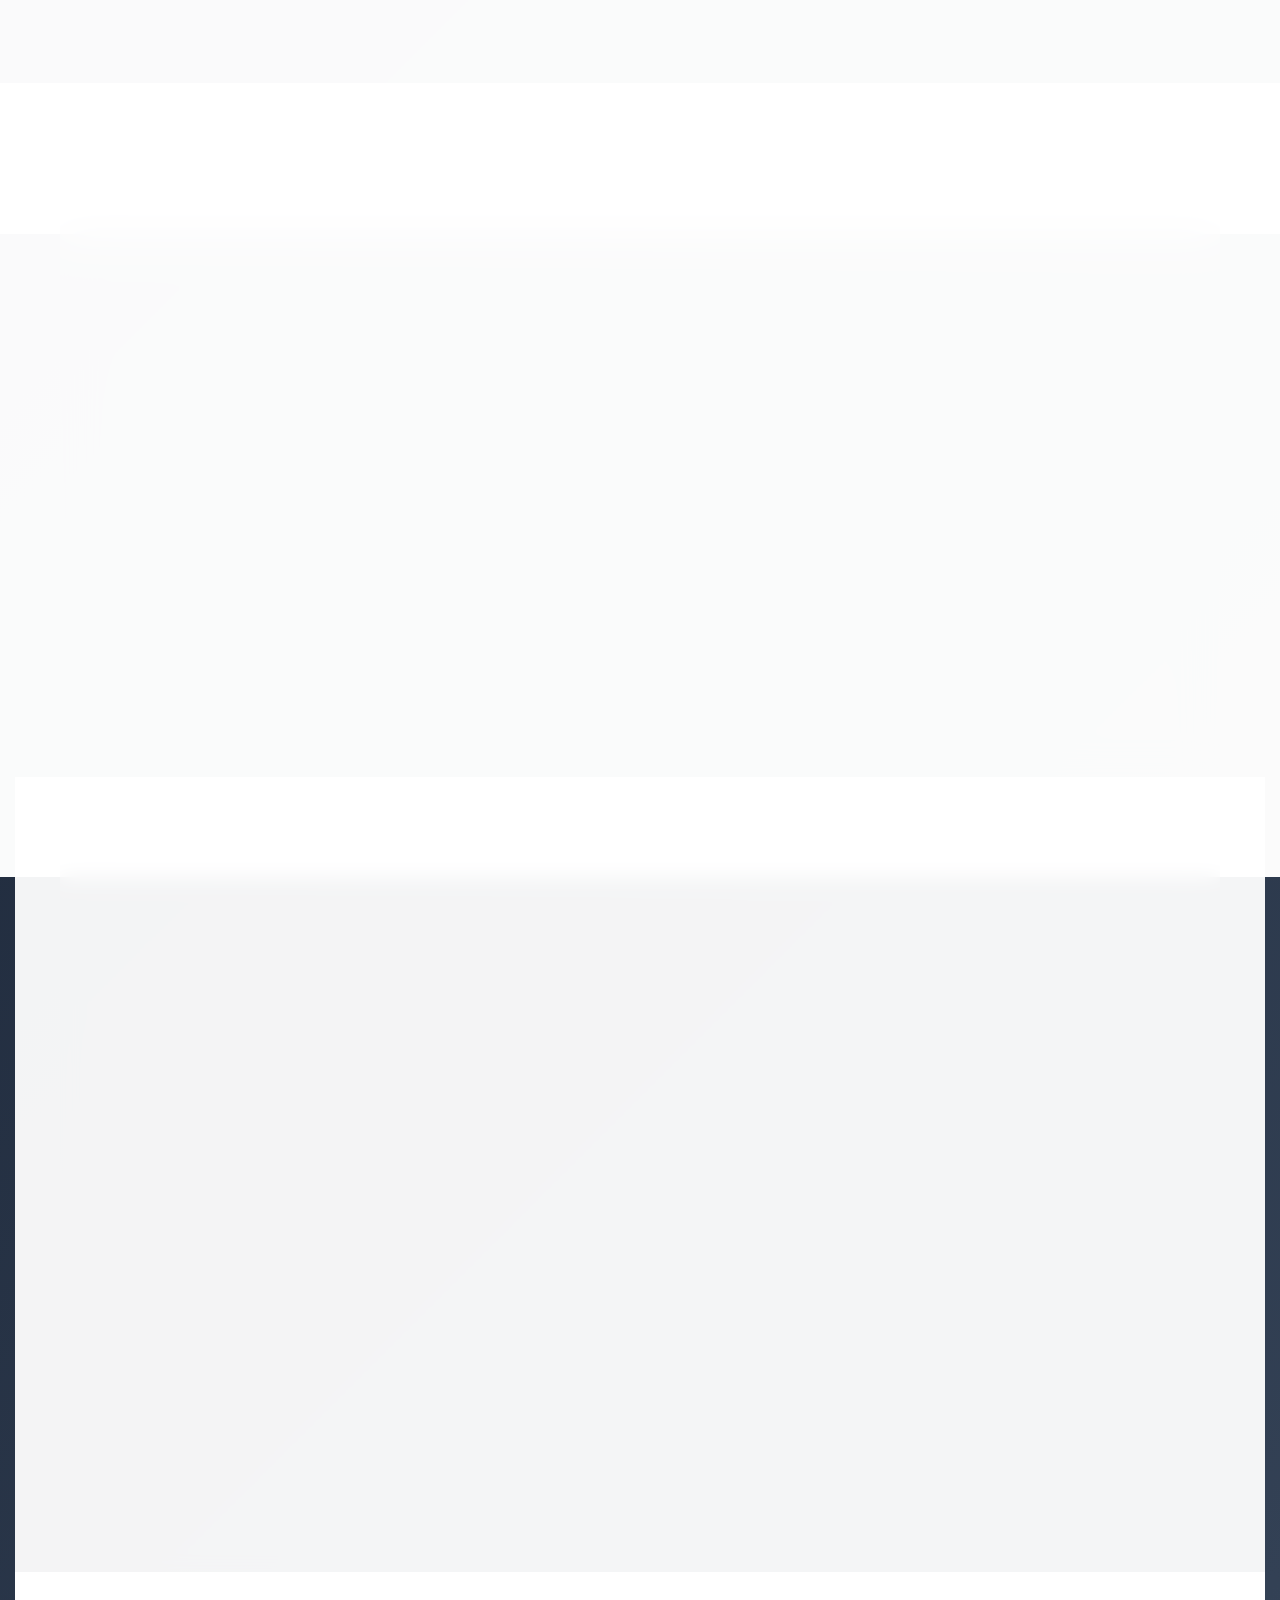
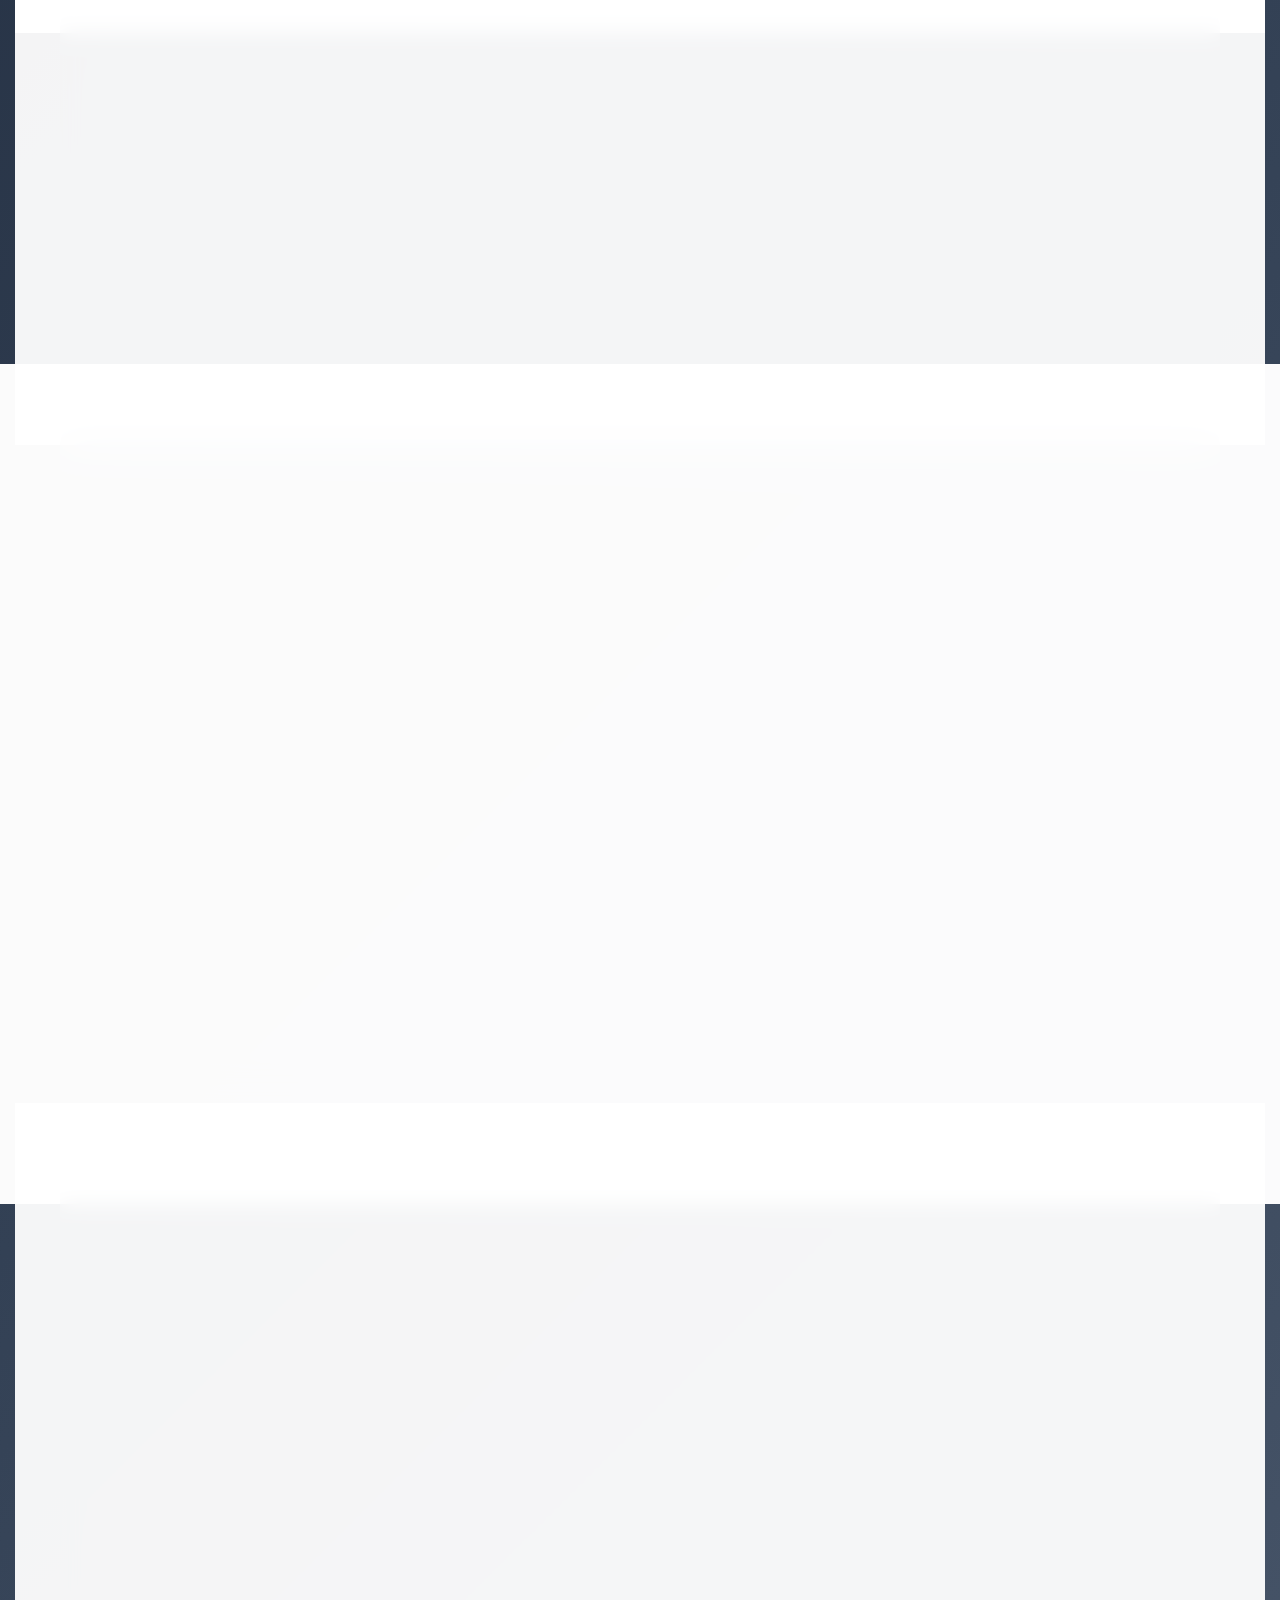
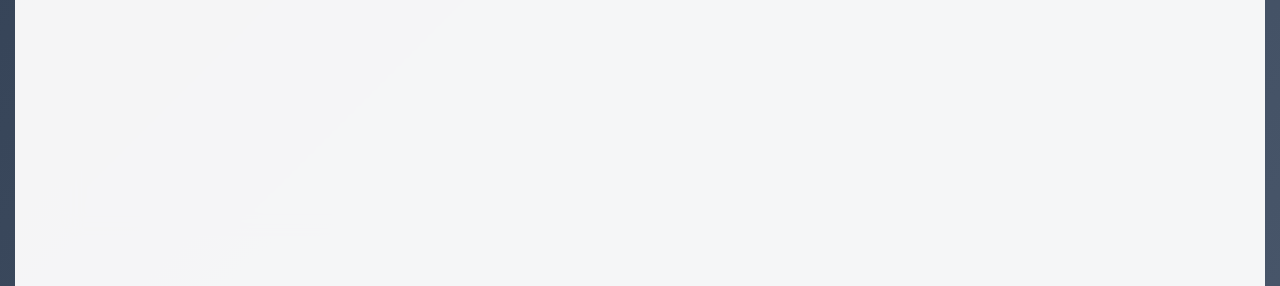
==== commit 9d457aae: "Refactor UI design with new color scheme and enhanced visual styling Co-authored-by: 2339revanth <23" ====
--- a/index.html
+++ b/index.html
@@ -65,33 +65,6 @@
             <p>Professional real-time audio monitoring for baby care, hearing assistance, and security surveillance</p>
         </header>
 
-        <!-- Use Cases Section -->
-        <section class="use-cases-section">
-            <h2><i class="fas fa-lightbulb"></i> Popular Use Cases</h2>
-            <div class="use-cases-grid">
-                <div class="use-case-card">
-                    <i class="fas fa-baby"></i>
-                    <h3>Baby Monitor</h3>
-                    <p>Monitor your baby's room remotely with real-time audio streaming. Perfect for nap time surveillance and night monitoring.</p>
-                </div>
-                <div class="use-case-card">
-                    <i class="fas fa-ear-listen"></i>
-                    <h3>Hearing Assistance</h3>
-                    <p>Amplify and enhance audio for hearing-impaired individuals. Customize volume and frequency settings for better clarity.</p>
-                </div>
-                <div class="use-case-card">
-                    <i class="fas fa-shield-alt"></i>
-                    <h3>Security Monitoring</h3>
-                    <p>Monitor your home, office, or workspace with discrete audio surveillance. Real-time alerts for unusual sounds.</p>
-                </div>
-                <div class="use-case-card">
-                    <i class="fas fa-microphone-alt"></i>
-                    <h3>Audio Testing</h3>
-                    <p>Test microphones, speakers, and audio equipment. Professional-grade audio analysis and device diagnostics.</p>
-                </div>
-            </div>
-        </section>
-
         <main class="main-content">
             <!-- Device Selection Section -->
             <section class="device-section">
@@ -372,6 +345,33 @@
             </div>
         </section>
 
+        <!-- Use Cases Section -->
+        <section class="use-cases-section">
+            <h2><i class="fas fa-lightbulb"></i> Popular Use Cases</h2>
+            <div class="use-cases-grid">
+                <div class="use-case-card">
+                    <i class="fas fa-baby"></i>
+                    <h3>Baby Monitor</h3>
+                    <p>Monitor your baby's room remotely with real-time audio streaming. Perfect for nap time surveillance and night monitoring.</p>
+                </div>
+                <div class="use-case-card">
+                    <i class="fas fa-ear-listen"></i>
+                    <h3>Hearing Assistance</h3>
+                    <p>Amplify and enhance audio for hearing-impaired individuals. Customize volume and frequency settings for better clarity.</p>
+                </div>
+                <div class="use-case-card">
+                    <i class="fas fa-shield-alt"></i>
+                    <h3>Security Monitoring</h3>
+                    <p>Monitor your home, office, or workspace with discrete audio surveillance. Real-time alerts for unusual sounds.</p>
+                </div>
+                <div class="use-case-card">
+                    <i class="fas fa-microphone-alt"></i>
+                    <h3>Audio Testing</h3>
+                    <p>Test microphones, speakers, and audio equipment. Professional-grade audio analysis and device diagnostics.</p>
+                </div>
+            </div>
+        </section>
+
         <!-- Privacy and Legal Section -->
         <section class="privacy-section">
             <h2><i class="fas fa-shield-alt"></i> Privacy & Legal Information</h2>
--- a/styles.css
+++ b/styles.css
@@ -7,10 +7,25 @@
 
 body {
     font-family: 'Inter', -apple-system, BlinkMacSystemFont, 'Segoe UI', Roboto, sans-serif;
-    background: linear-gradient(135deg, #667eea 0%, #764ba2 100%);
+    background: linear-gradient(135deg, #0f172a 0%, #1e293b 30%, #334155 70%, #475569 100%);
     min-height: 100vh;
     color: #333;
     line-height: 1.6;
+    position: relative;
+}
+
+body::before {
+    content: '';
+    position: fixed;
+    top: 0;
+    left: 0;
+    width: 100%;
+    height: 100%;
+    background: radial-gradient(circle at 20% 80%, rgba(59, 130, 246, 0.15) 0%, transparent 50%),
+                radial-gradient(circle at 80% 20%, rgba(16, 185, 129, 0.15) 0%, transparent 50%),
+                radial-gradient(circle at 40% 40%, rgba(139, 92, 246, 0.1) 0%, transparent 50%);
+    pointer-events: none;
+    z-index: -1;
 }
 
 .container {
@@ -42,13 +57,13 @@
 
 /* Use Cases Section */
 .use-cases-section {
-    background: rgba(255, 255, 255, 0.95);
-    border-radius: 20px;
-    padding: 30px;
+    background: rgba(255, 255, 255, 0.98);
+    border-radius: 24px;
+    padding: 40px;
     margin-bottom: 30px;
-    box-shadow: 0 10px 30px rgba(0, 0, 0, 0.1);
-    backdrop-filter: blur(10px);
-    border: 1px solid rgba(255, 255, 255, 0.2);
+    box-shadow: 0 20px 50px rgba(0, 0, 0, 0.15);
+    backdrop-filter: blur(20px);
+    border: 1px solid rgba(255, 255, 255, 0.3);
 }
 
 .use-cases-grid {
@@ -59,23 +74,24 @@
 }
 
 .use-case-card {
-    background: linear-gradient(135deg, #f8fafc 0%, #e2e8f0 100%);
-    border-radius: 15px;
-    padding: 25px;
+    background: linear-gradient(135deg, #ffffff 0%, #f1f5f9 100%);
+    border-radius: 20px;
+    padding: 32px;
     text-align: center;
-    transition: all 0.3s ease;
+    transition: all 0.4s ease;
     border: 2px solid transparent;
+    box-shadow: 0 4px 20px rgba(0, 0, 0, 0.08);
 }
 
 .use-case-card:hover {
-    transform: translateY(-5px);
-    box-shadow: 0 15px 40px rgba(102, 126, 234, 0.2);
-    border-color: #667eea;
+    transform: translateY(-8px);
+    box-shadow: 0 25px 60px rgba(59, 130, 246, 0.25);
+    border-color: #3b82f6;
 }
 
 .use-case-card i {
     font-size: 3rem;
-    color: #667eea;
+    color: #3b82f6;
     margin-bottom: 15px;
     display: block;
 }
@@ -102,12 +118,12 @@
 
 /* Section Styles */
 section {
-    background: rgba(255, 255, 255, 0.95);
-    border-radius: 20px;
-    padding: 30px;
-    box-shadow: 0 10px 30px rgba(0, 0, 0, 0.1);
-    backdrop-filter: blur(10px);
-    border: 1px solid rgba(255, 255, 255, 0.2);
+    background: rgba(255, 255, 255, 0.98);
+    border-radius: 24px;
+    padding: 40px;
+    box-shadow: 0 20px 50px rgba(0, 0, 0, 0.15);
+    backdrop-filter: blur(20px);
+    border: 1px solid rgba(255, 255, 255, 0.3);
 }
 
 section h2 {
@@ -129,17 +145,18 @@
 }
 
 .device-card {
-    background: #f8fafc;
-    border-radius: 15px;
-    padding: 25px;
+    background: linear-gradient(135deg, #ffffff 0%, #f8fafc 100%);
+    border-radius: 20px;
+    padding: 32px;
     border: 2px solid #e2e8f0;
-    transition: all 0.3s ease;
+    transition: all 0.4s ease;
+    box-shadow: 0 4px 20px rgba(0, 0, 0, 0.08);
 }
 
 .device-card:hover {
-    border-color: #667eea;
-    transform: translateY(-2px);
-    box-shadow: 0 8px 25px rgba(102, 126, 234, 0.15);
+    border-color: #3b82f6;
+    transform: translateY(-4px);
+    box-shadow: 0 12px 35px rgba(59, 130, 246, 0.2);
 }
 
 .device-card h3 {
@@ -165,8 +182,8 @@
 
 .device-select:focus {
     outline: none;
-    border-color: #667eea;
-    box-shadow: 0 0 0 3px rgba(102, 126, 234, 0.1);
+    border-color: #3b82f6;
+    box-shadow: 0 0 0 3px rgba(59, 130, 246, 0.1);
 }
 
 .device-info {
@@ -221,7 +238,7 @@
 }
 
 .btn-primary {
-    background: linear-gradient(135deg, #667eea 0%, #764ba2 100%);
+    background: linear-gradient(135deg, #3b82f6 0%, #1d4ed8 100%);
     color: white;
 }
 
@@ -235,12 +252,12 @@
 }
 
 .btn-danger {
-    background: linear-gradient(135deg, #fc8181 0%, #f56565 100%);
+    background: linear-gradient(135deg, #ef4444 0%, #dc2626 100%);
     color: white;
 }
 
 .btn-warning {
-    background: linear-gradient(135deg, #f6ad55 0%, #ed8936 100%);
+    background: linear-gradient(135deg, #f59e0b 0%, #d97706 100%);
     color: white;
 }
 
@@ -310,7 +327,7 @@
     width: 20px;
     height: 20px;
     border-radius: 50%;
-    background: #667eea;
+    background: #3b82f6;
     cursor: pointer;
     box-shadow: 0 2px 6px rgba(0, 0, 0, 0.2);
 }
@@ -319,7 +336,7 @@
     width: 20px;
     height: 20px;
     border-radius: 50%;
-    background: #667eea;
+    background: #3b82f6;
     cursor: pointer;
     border: none;
     box-shadow: 0 2px 6px rgba(0, 0, 0, 0.2);
@@ -327,7 +344,7 @@
 
 .volume-value {
     font-weight: 600;
-    color: #667eea;
+    color: #3b82f6;
     font-size: 0.9rem;
 }
 
@@ -360,15 +377,15 @@
 }
 
 .status-indicator.connected {
-    color: #48bb78;
+    color: #10b981;
 }
 
 .status-indicator.active {
-    color: #4299e1;
+    color: #3b82f6;
 }
 
 .status-indicator.muted {
-    color: #ed8936;
+    color: #f59e0b;
 }
 
 .status-text h4 {
@@ -401,13 +418,13 @@
 
 /* Features Section */
 .features-section {
-    background: rgba(255, 255, 255, 0.95);
-    border-radius: 20px;
-    padding: 30px;
+    background: rgba(255, 255, 255, 0.98);
+    border-radius: 24px;
+    padding: 40px;
     margin-bottom: 30px;
-    box-shadow: 0 10px 30px rgba(0, 0, 0, 0.1);
-    backdrop-filter: blur(10px);
-    border: 1px solid rgba(255, 255, 255, 0.2);
+    box-shadow: 0 20px 50px rgba(0, 0, 0, 0.15);
+    backdrop-filter: blur(20px);
+    border: 1px solid rgba(255, 255, 255, 0.3);
 }
 
 .features-grid {
@@ -418,23 +435,24 @@
 }
 
 .feature-item {
-    background: linear-gradient(135deg, #f8fafc 0%, #e2e8f0 100%);
-    border-radius: 15px;
-    padding: 25px;
+    background: linear-gradient(135deg, #ffffff 0%, #f1f5f9 100%);
+    border-radius: 20px;
+    padding: 32px;
     text-align: center;
-    transition: all 0.3s ease;
+    transition: all 0.4s ease;
     border: 2px solid transparent;
+    box-shadow: 0 4px 20px rgba(0, 0, 0, 0.08);
 }
 
 .feature-item:hover {
     transform: translateY(-3px);
-    box-shadow: 0 12px 35px rgba(102, 126, 234, 0.15);
-    border-color: #667eea;
+    box-shadow: 0 12px 35px rgba(59, 130, 246, 0.15);
+    border-color: #3b82f6;
 }
 
 .feature-item i {
     font-size: 2.5rem;
-    color: #667eea;
+    color: #3b82f6;
     margin-bottom: 15px;
     display: block;
 }
@@ -476,7 +494,7 @@
 }
 
 .faq-item:hover {
-    border-color: #667eea;
+    border-color: #3b82f6;
 }
 
 .faq-question {
@@ -501,7 +519,7 @@
 
 .faq-question i {
     transition: transform 0.3s ease;
-    color: #667eea;
+    color: #3b82f6;
 }
 
 .faq-answer {
@@ -523,7 +541,7 @@
 }
 
 .faq-item.active .faq-question {
-    background: #667eea;
+    background: #3b82f6;
     color: white;
 }
 
@@ -562,14 +580,14 @@
 
 .instruction-step:hover {
     transform: translateY(-3px);
-    box-shadow: 0 12px 35px rgba(102, 126, 234, 0.15);
-    border-color: #667eea;
+    box-shadow: 0 12px 35px rgba(59, 130, 246, 0.15);
+    border-color: #3b82f6;
 }
 
 .step-number {
     width: 50px;
     height: 50px;
-    background: linear-gradient(135deg, #667eea 0%, #764ba2 100%);
+    background: linear-gradient(135deg, #3b82f6 0%, #1d4ed8 100%);
     color: white;
     border-radius: 50%;
     display: flex;
@@ -621,8 +639,8 @@
 
 .privacy-card:hover {
     transform: translateY(-3px);
-    box-shadow: 0 12px 35px rgba(102, 126, 234, 0.15);
-    border-color: #667eea;
+    box-shadow: 0 12px 35px rgba(59, 130, 246, 0.15);
+    border-color: #3b82f6;
 }
 
 .privacy-card h3 {
@@ -636,7 +654,7 @@
 }
 
 .privacy-card h3 i {
-    color: #667eea;
+    color: #3b82f6;
 }
 
 .privacy-card ul {
@@ -657,7 +675,7 @@
     content: "✓";
     position: absolute;
     left: 0;
-    color: #48bb78;
+    color: #10b981;
     font-weight: bold;
 }
 
@@ -676,20 +694,20 @@
     padding: 15px 20px;
     margin-bottom: 10px;
     box-shadow: 0 8px 25px rgba(0, 0, 0, 0.15);
-    border-left: 4px solid #667eea;
+    border-left: 4px solid #3b82f6;
     animation: slideIn 0.3s ease;
 }
 
 .notification.success {
-    border-left-color: #48bb78;
+    border-left-color: #10b981;
 }
 
 .notification.error {
-    border-left-color: #f56565;
+    border-left-color: #ef4444;
 }
 
 .notification.warning {
-    border-left-color: #ed8936;
+    border-left-color: #f59e0b;
 }
 
 @keyframes slideIn {
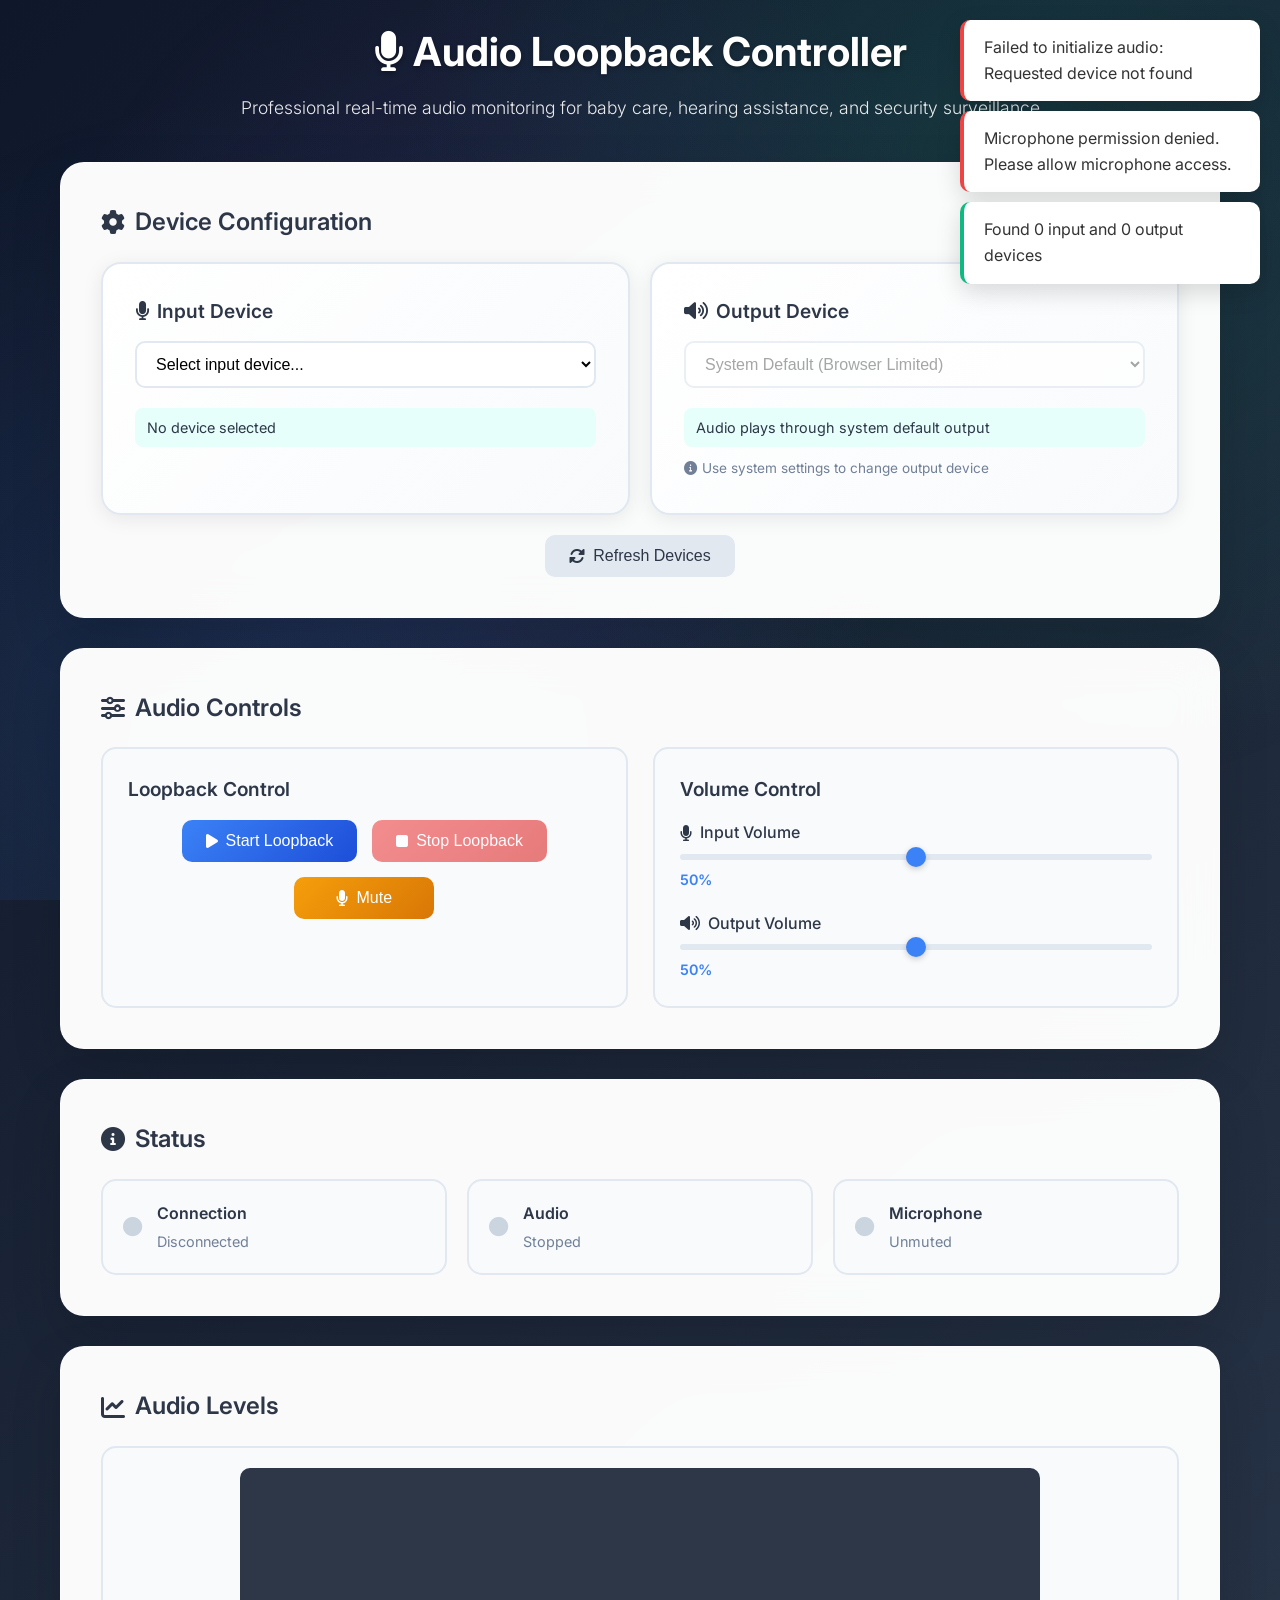
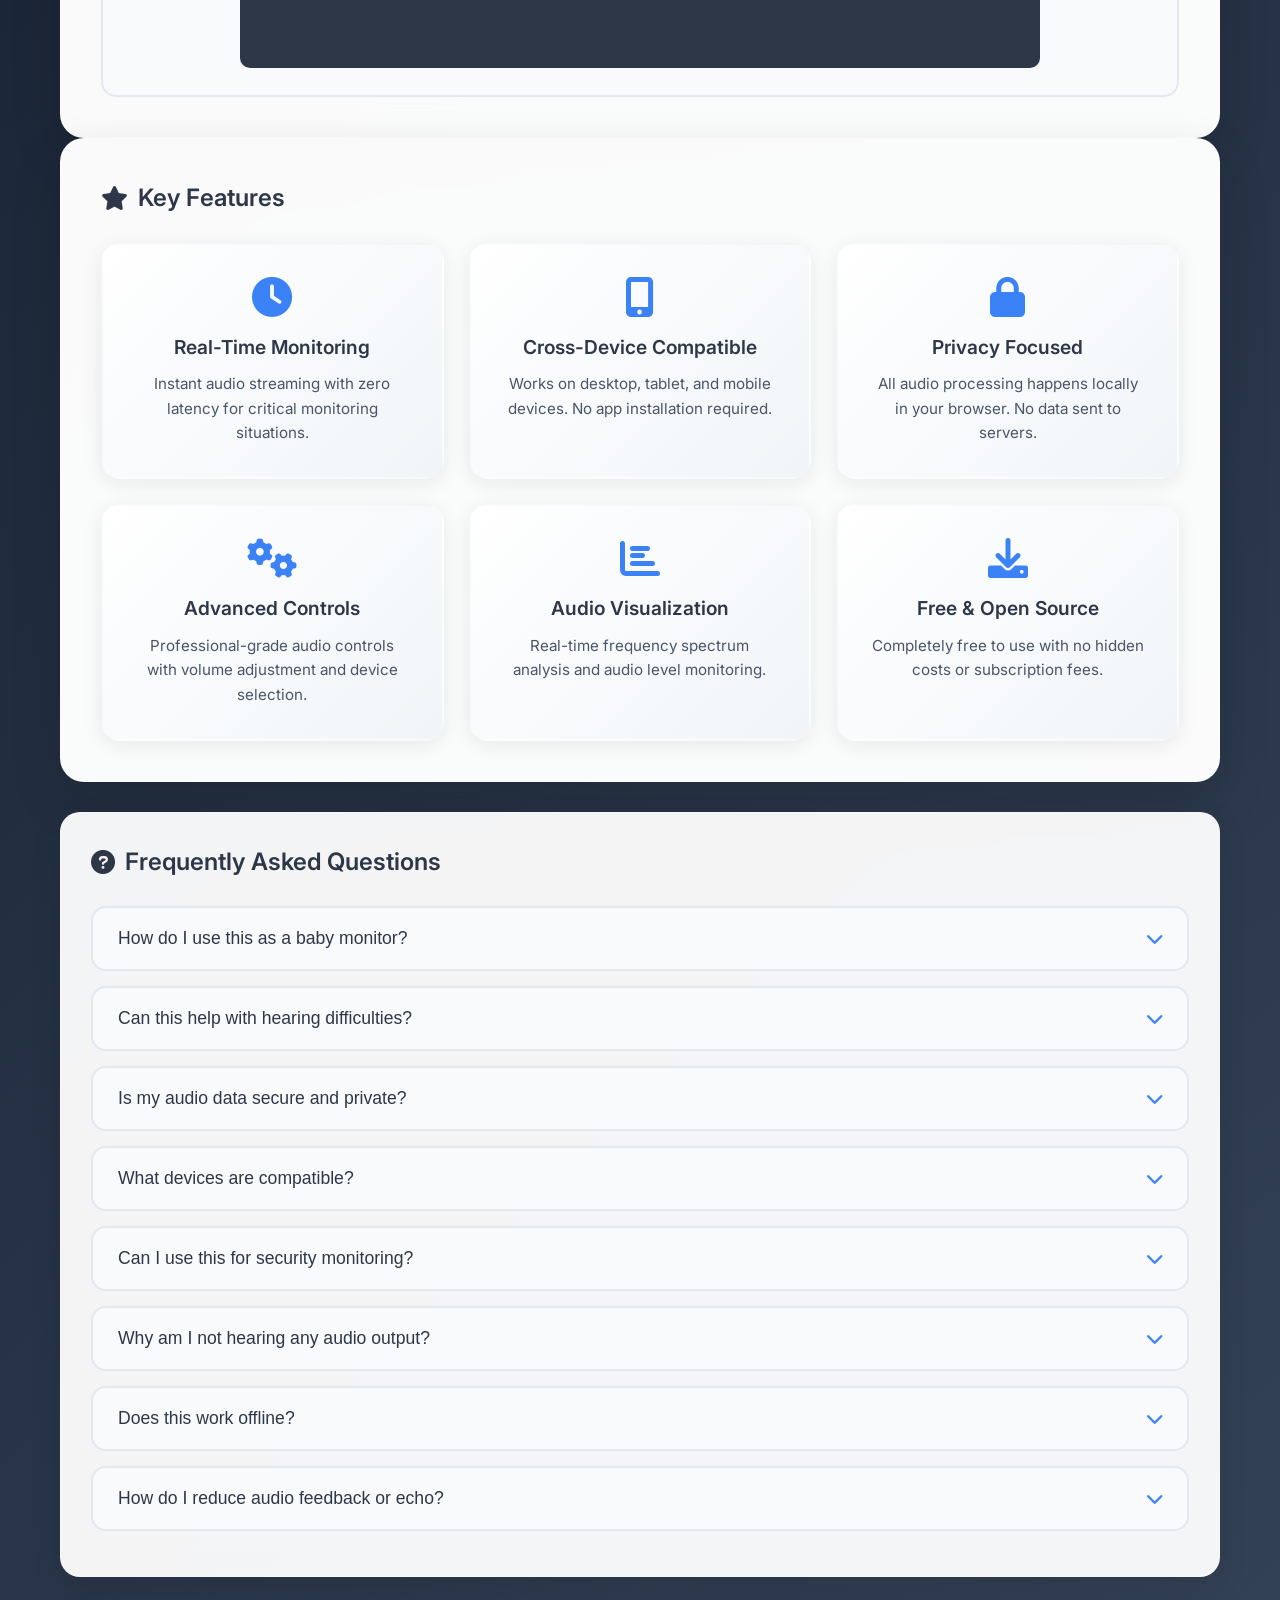
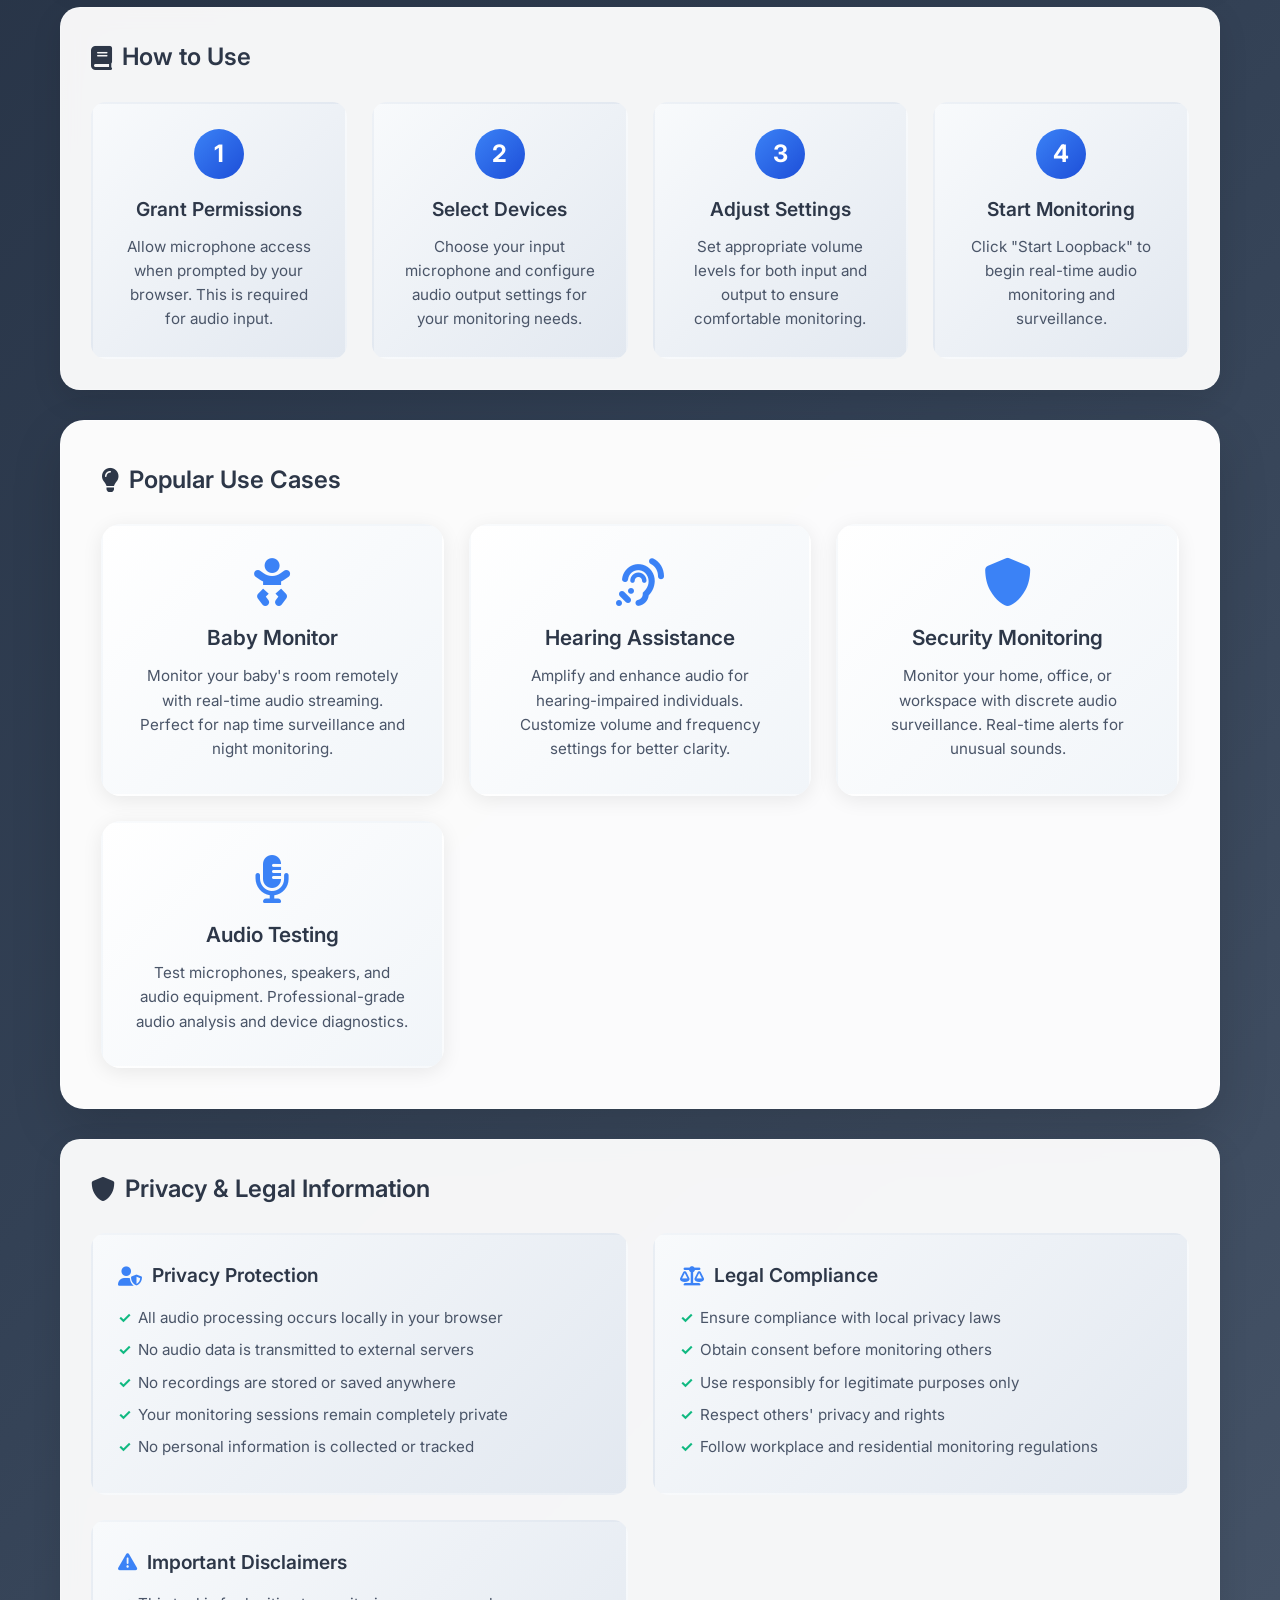
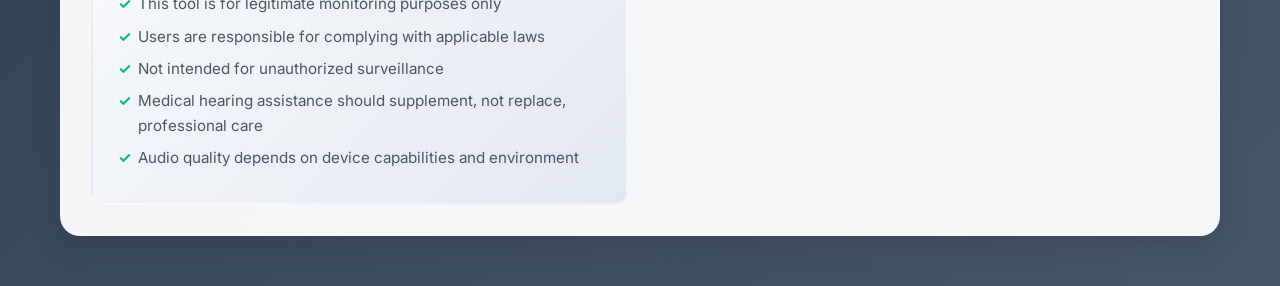
==== commit 6b440a92: "Update metadata with Vercel deployment URL Co-authored-by: 2339revanth <2339revanth@gmail.com>" ====
--- a/index.html
+++ b/index.html
@@ -15,17 +15,17 @@
     <meta property="og:title" content="Audio Loopback Controller - Real-Time Audio Monitoring Tool">
     <meta property="og:description" content="Free web-based audio loopback controller for baby monitoring, hearing assistance, and real-time audio surveillance. Works on all devices.">
     <meta property="og:type" content="website">
-    <meta property="og:url" content="https://your-domain.com">
-    <meta property="og:image" content="https://your-domain.com/audio-controller-preview.jpg">
+    <meta property="og:url" content="https://audio-loopback.vercel.app">
+    <meta property="og:image" content="https://audio-loopback.vercel.app/audio-controller-preview.jpg">
     
     <!-- Twitter Card Meta Tags -->
     <meta name="twitter:card" content="summary_large_image">
     <meta name="twitter:title" content="Audio Loopback Controller - Real-Time Audio Monitoring">
     <meta name="twitter:description" content="Professional audio monitoring tool for baby care, hearing assistance, and security surveillance. Free and easy to use.">
-    <meta name="twitter:image" content="https://your-domain.com/audio-controller-preview.jpg">
+    <meta name="twitter:image" content="https://audio-loopback.vercel.app/audio-controller-preview.jpg">
     
     <!-- Canonical URL -->
-    <link rel="canonical" href="https://your-domain.com">
+    <link rel="canonical" href="https://audio-loopback.vercel.app">
     
     <!-- Structured Data -->
     <script type="application/ld+json">
@@ -34,7 +34,7 @@
       "@type": "WebApplication",
       "name": "Audio Loopback Controller",
       "description": "Professional audio loopback controller for real-time audio monitoring, baby hearing assistance, and security surveillance",
-      "url": "https://your-domain.com",
+      "url": "https://audio-loopback.vercel.app",
       "applicationCategory": "AudioApplication",
       "operatingSystem": "Web Browser",
       "offers": {
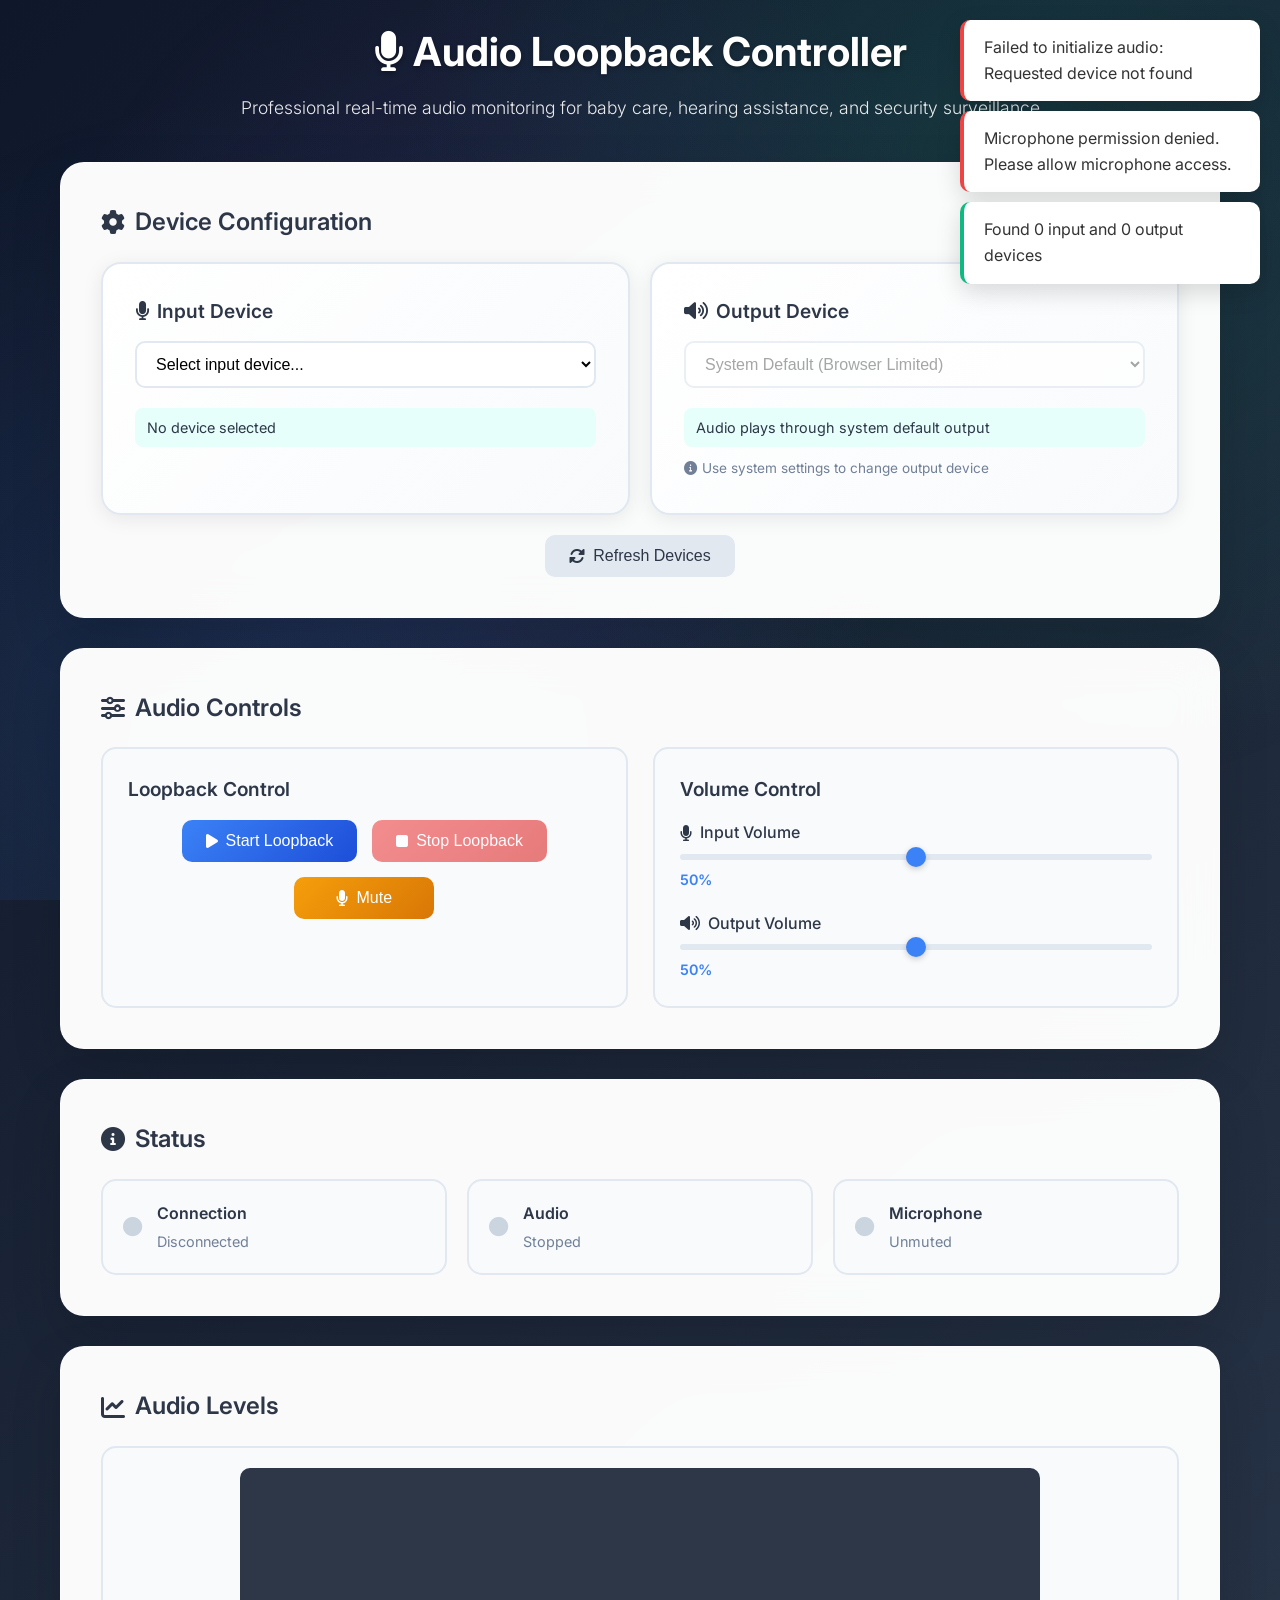
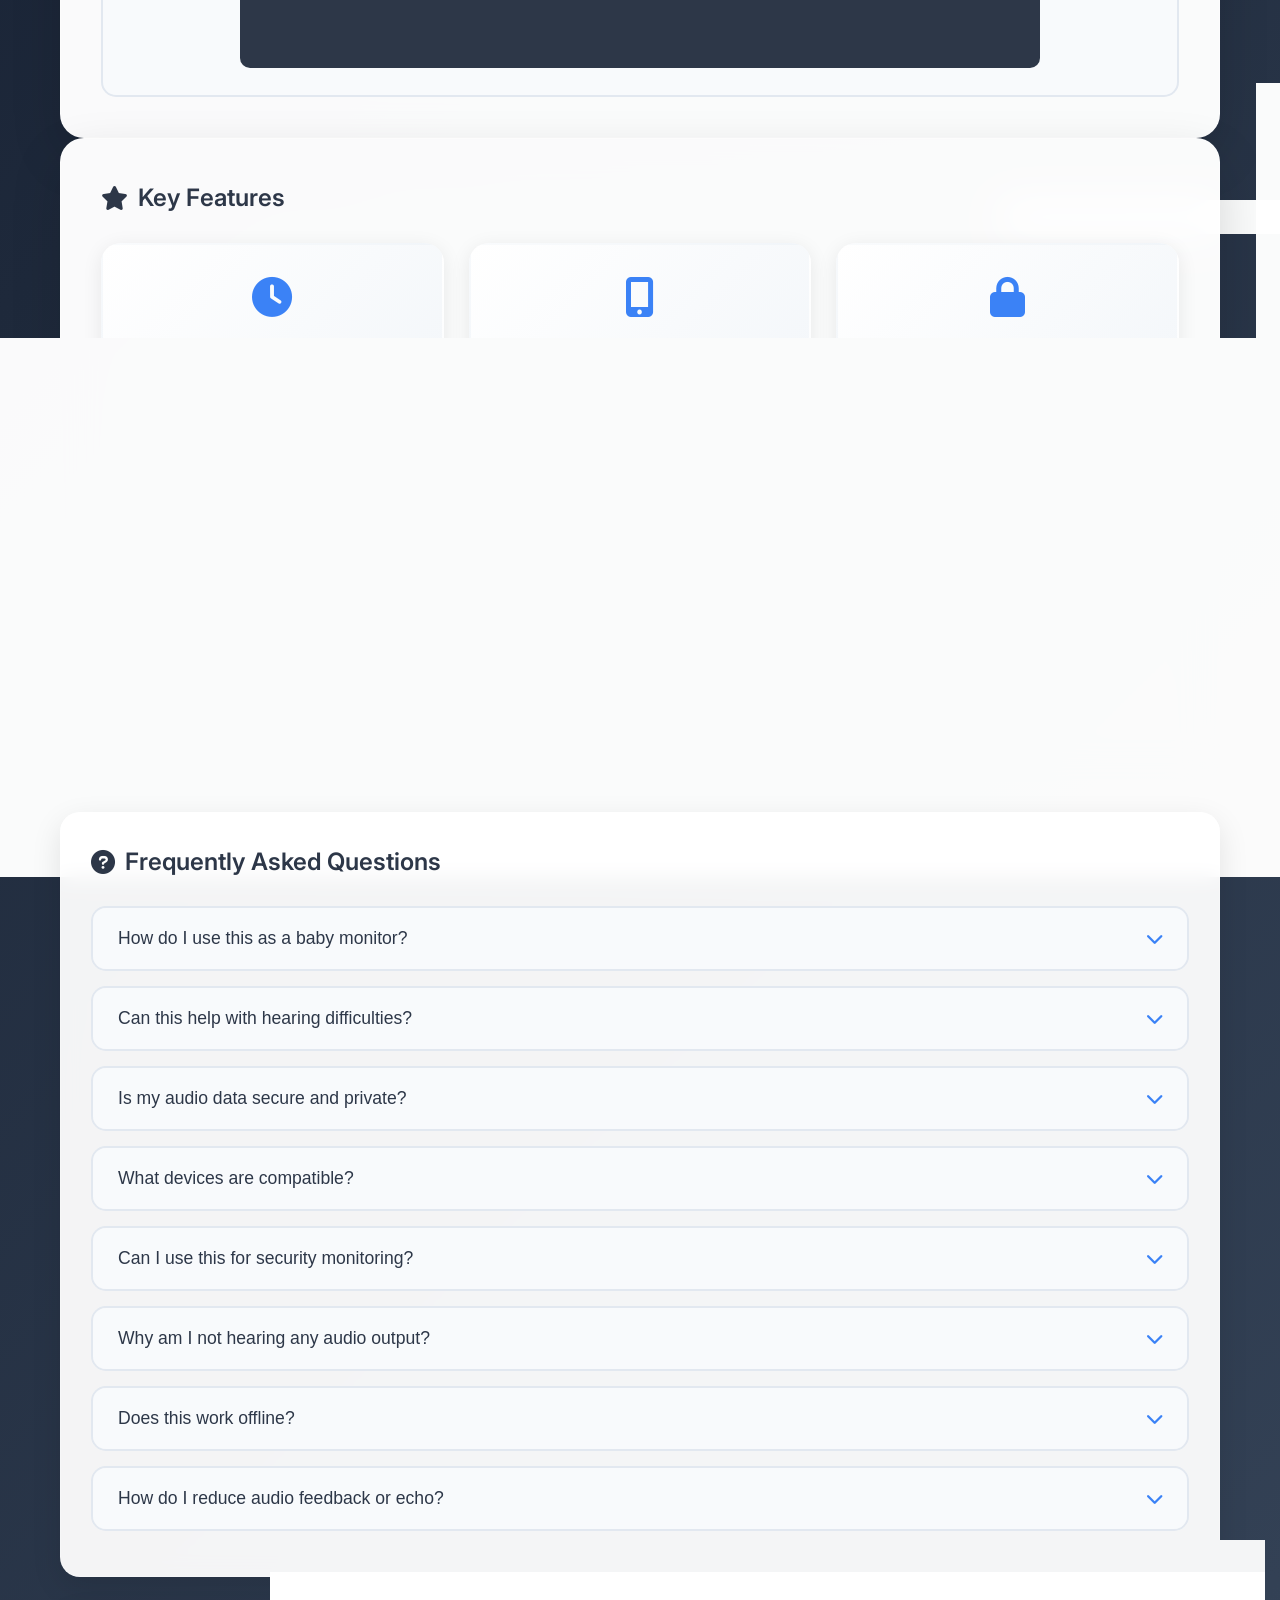
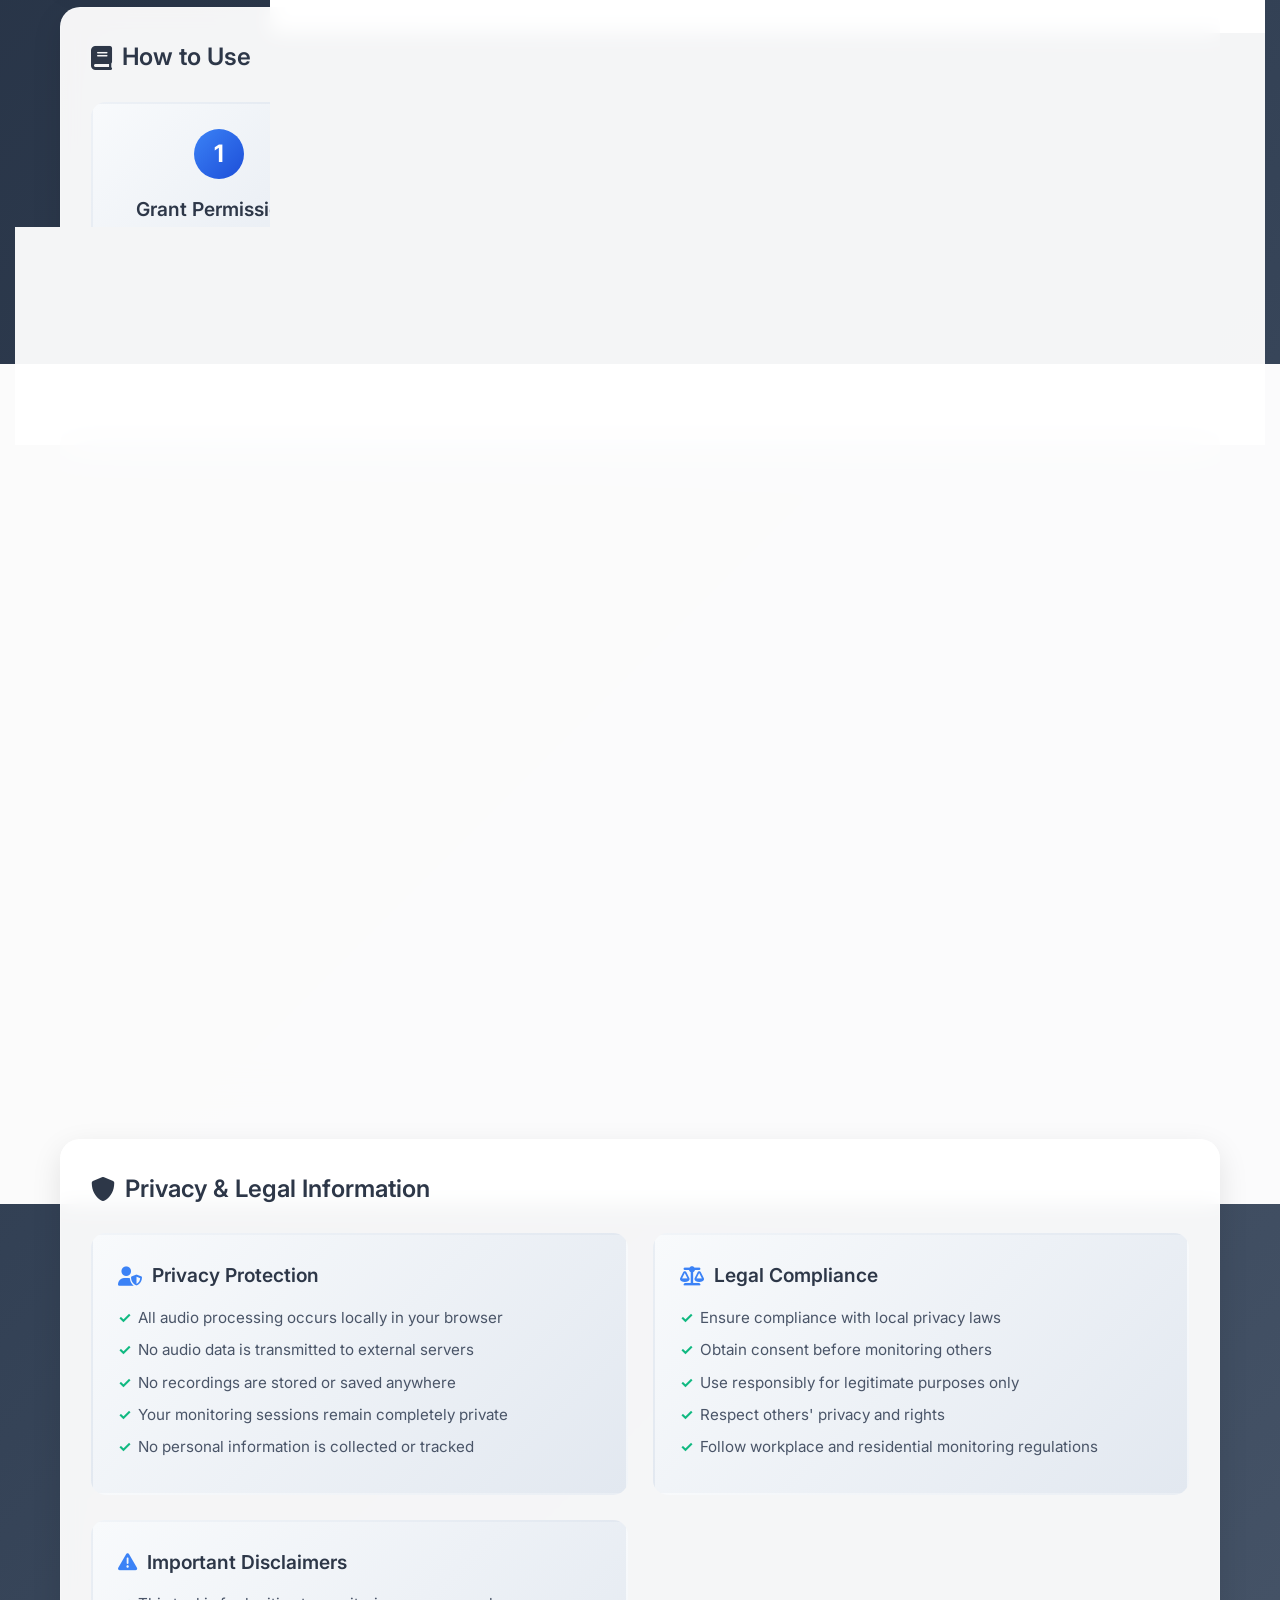
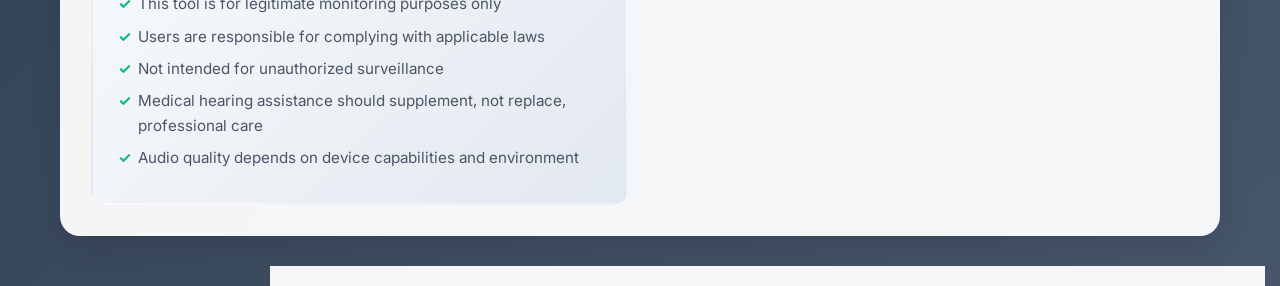
==== commit 37b90704: "Update index.html" ====
--- a/index.html
+++ b/index.html
@@ -10,7 +10,7 @@
     <meta name="keywords" content="audio loopback, baby monitor, audio monitoring, hearing aid, real-time audio, microphone controller, audio surveillance, sound amplifier, hearing assistance">
     <meta name="author" content="Audio Loopback Controller">
     <meta name="robots" content="index, follow">
-    
+    <meta name="google-adsense-account" content="ca-pub-5456531892311284">
     <!-- Open Graph Meta Tags -->
     <meta property="og:title" content="Audio Loopback Controller - Real-Time Audio Monitoring Tool">
     <meta property="og:description" content="Free web-based audio loopback controller for baby monitoring, hearing assistance, and real-time audio surveillance. Works on all devices.">
@@ -438,4 +438,4 @@
         });
     </script>
 </body>
-</html> +</html> 
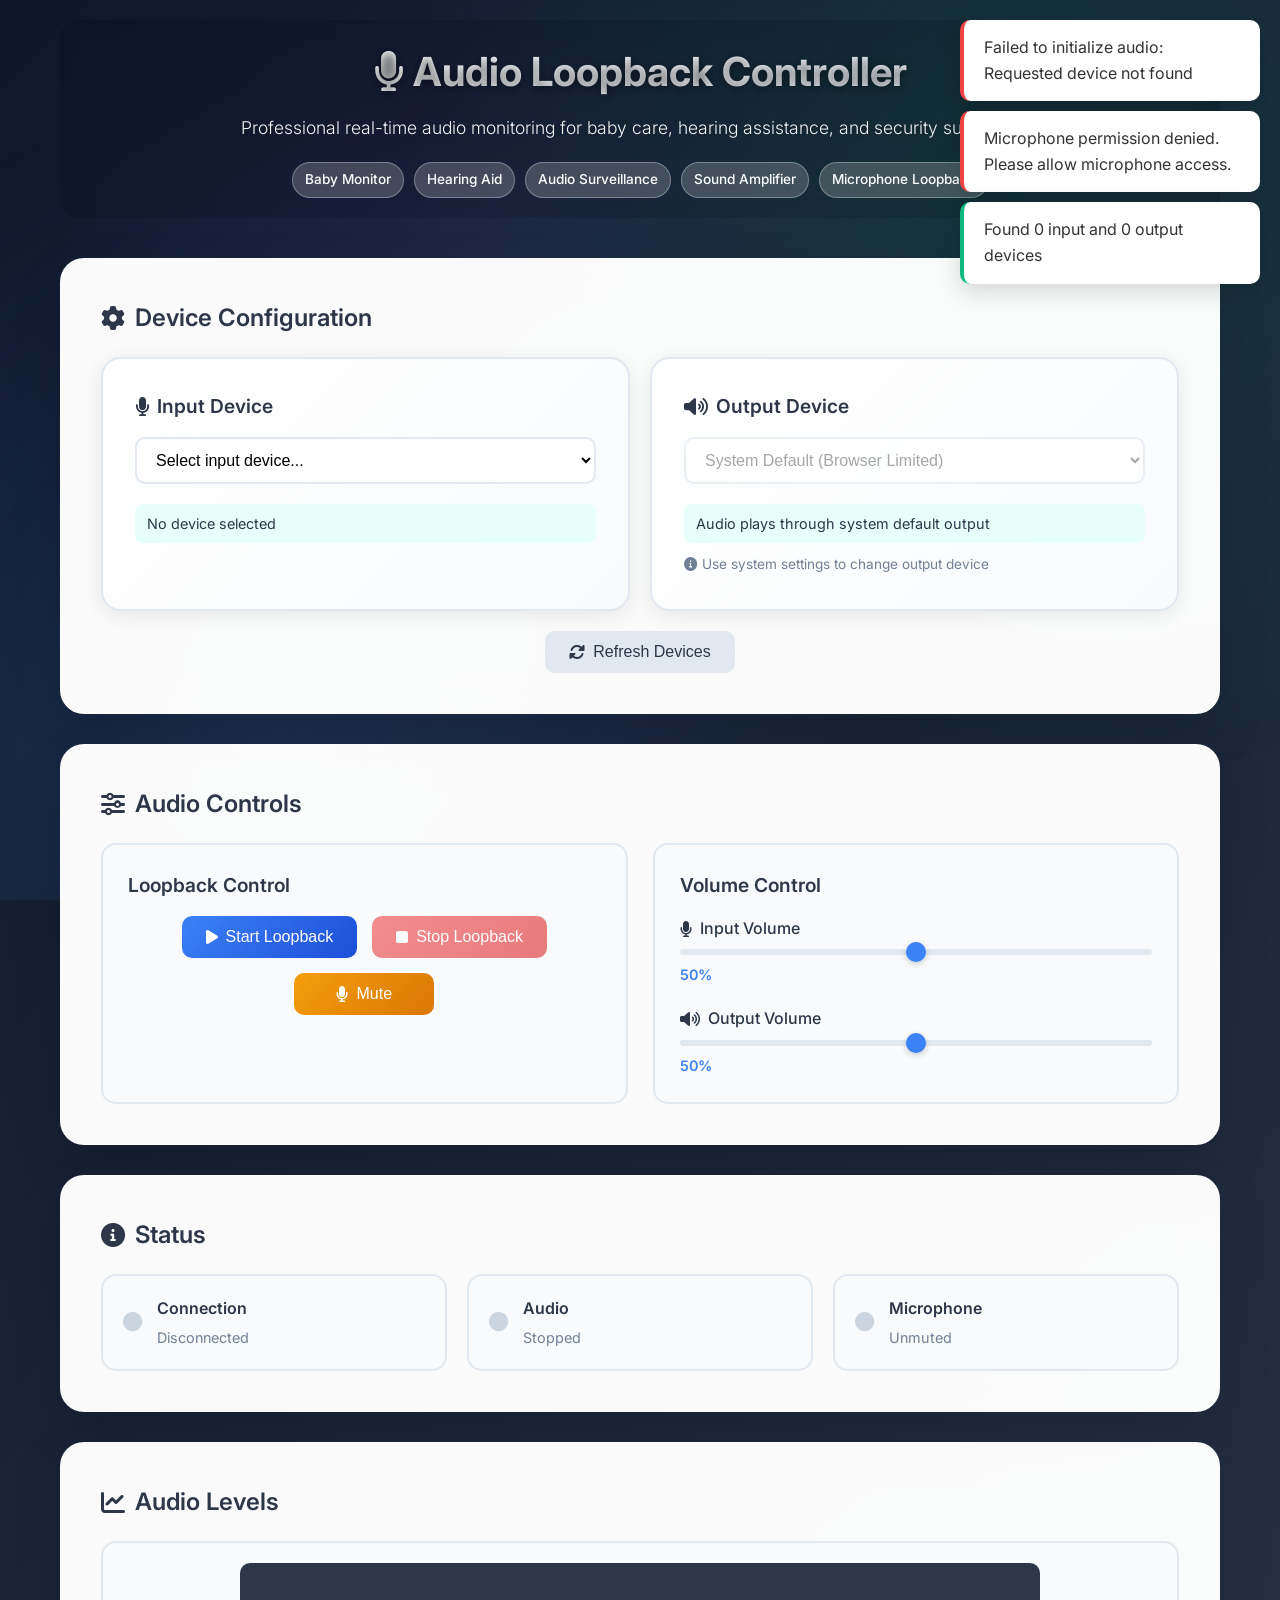
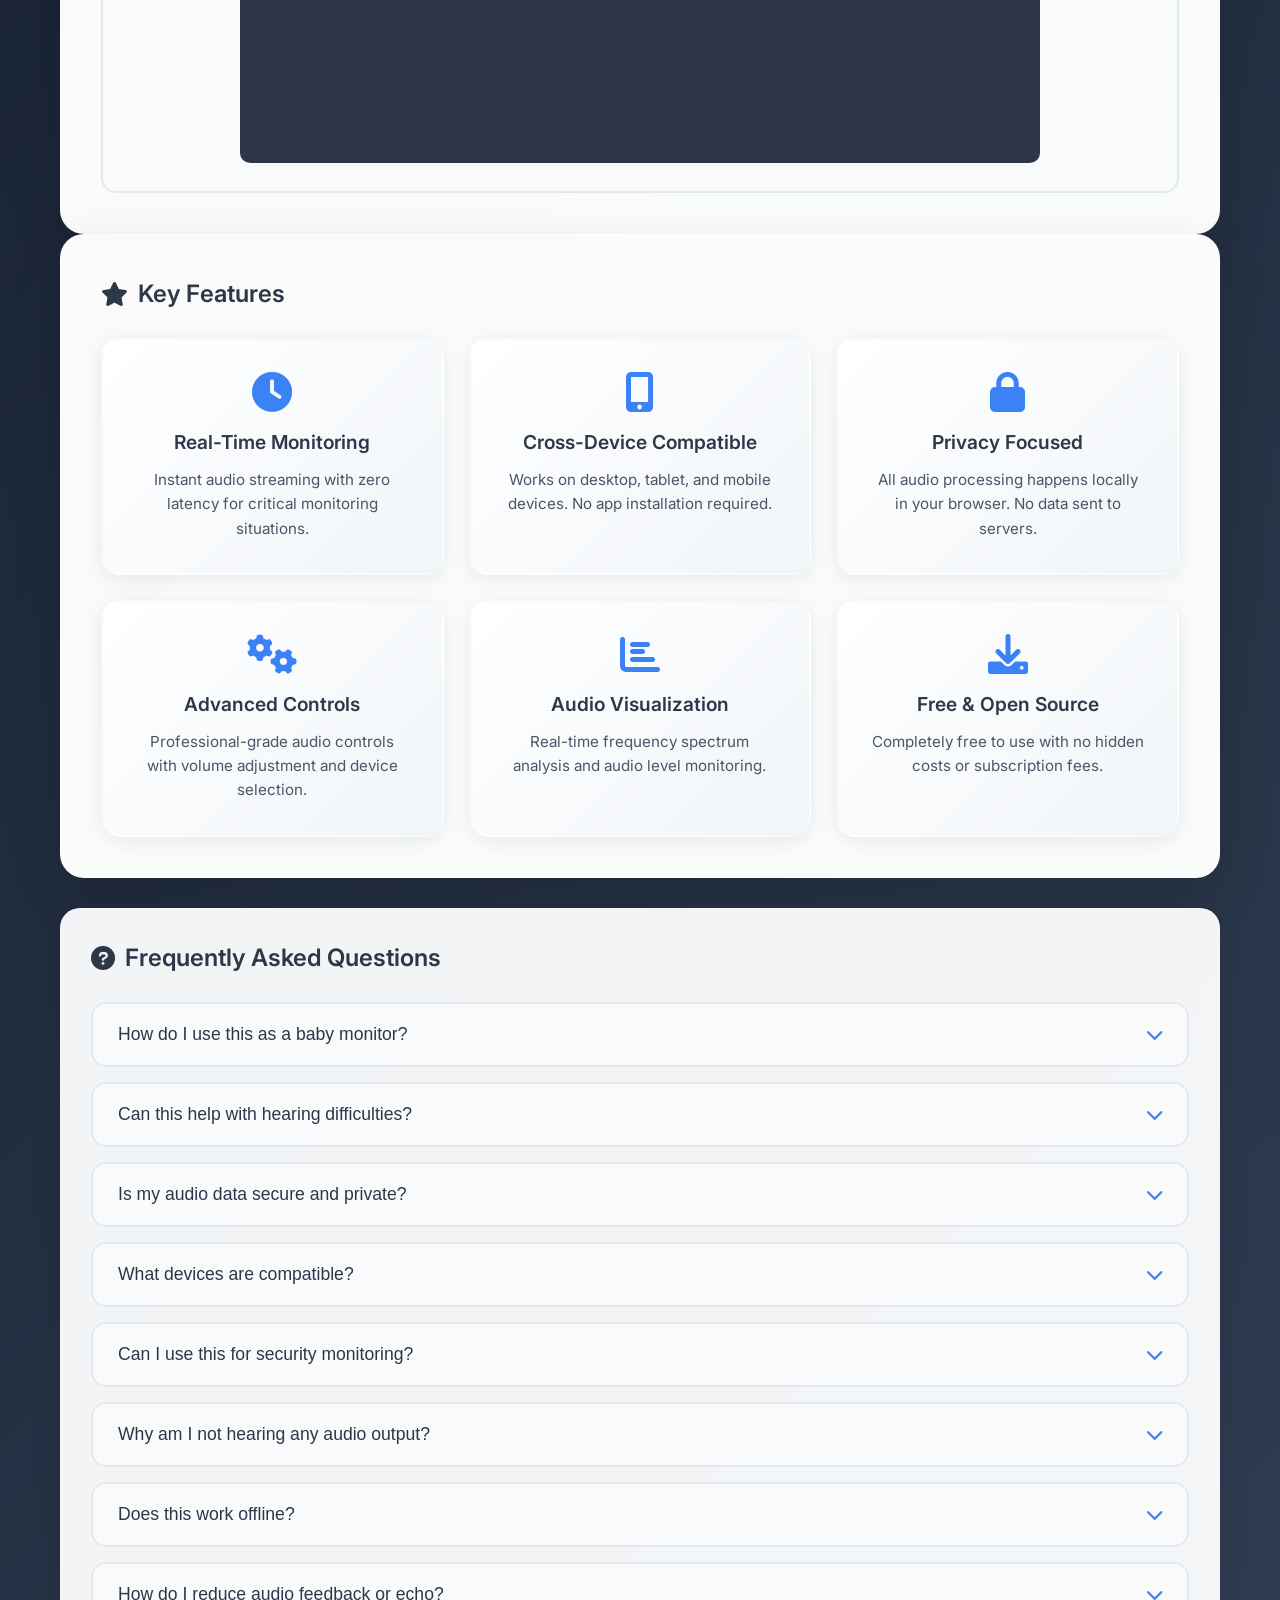
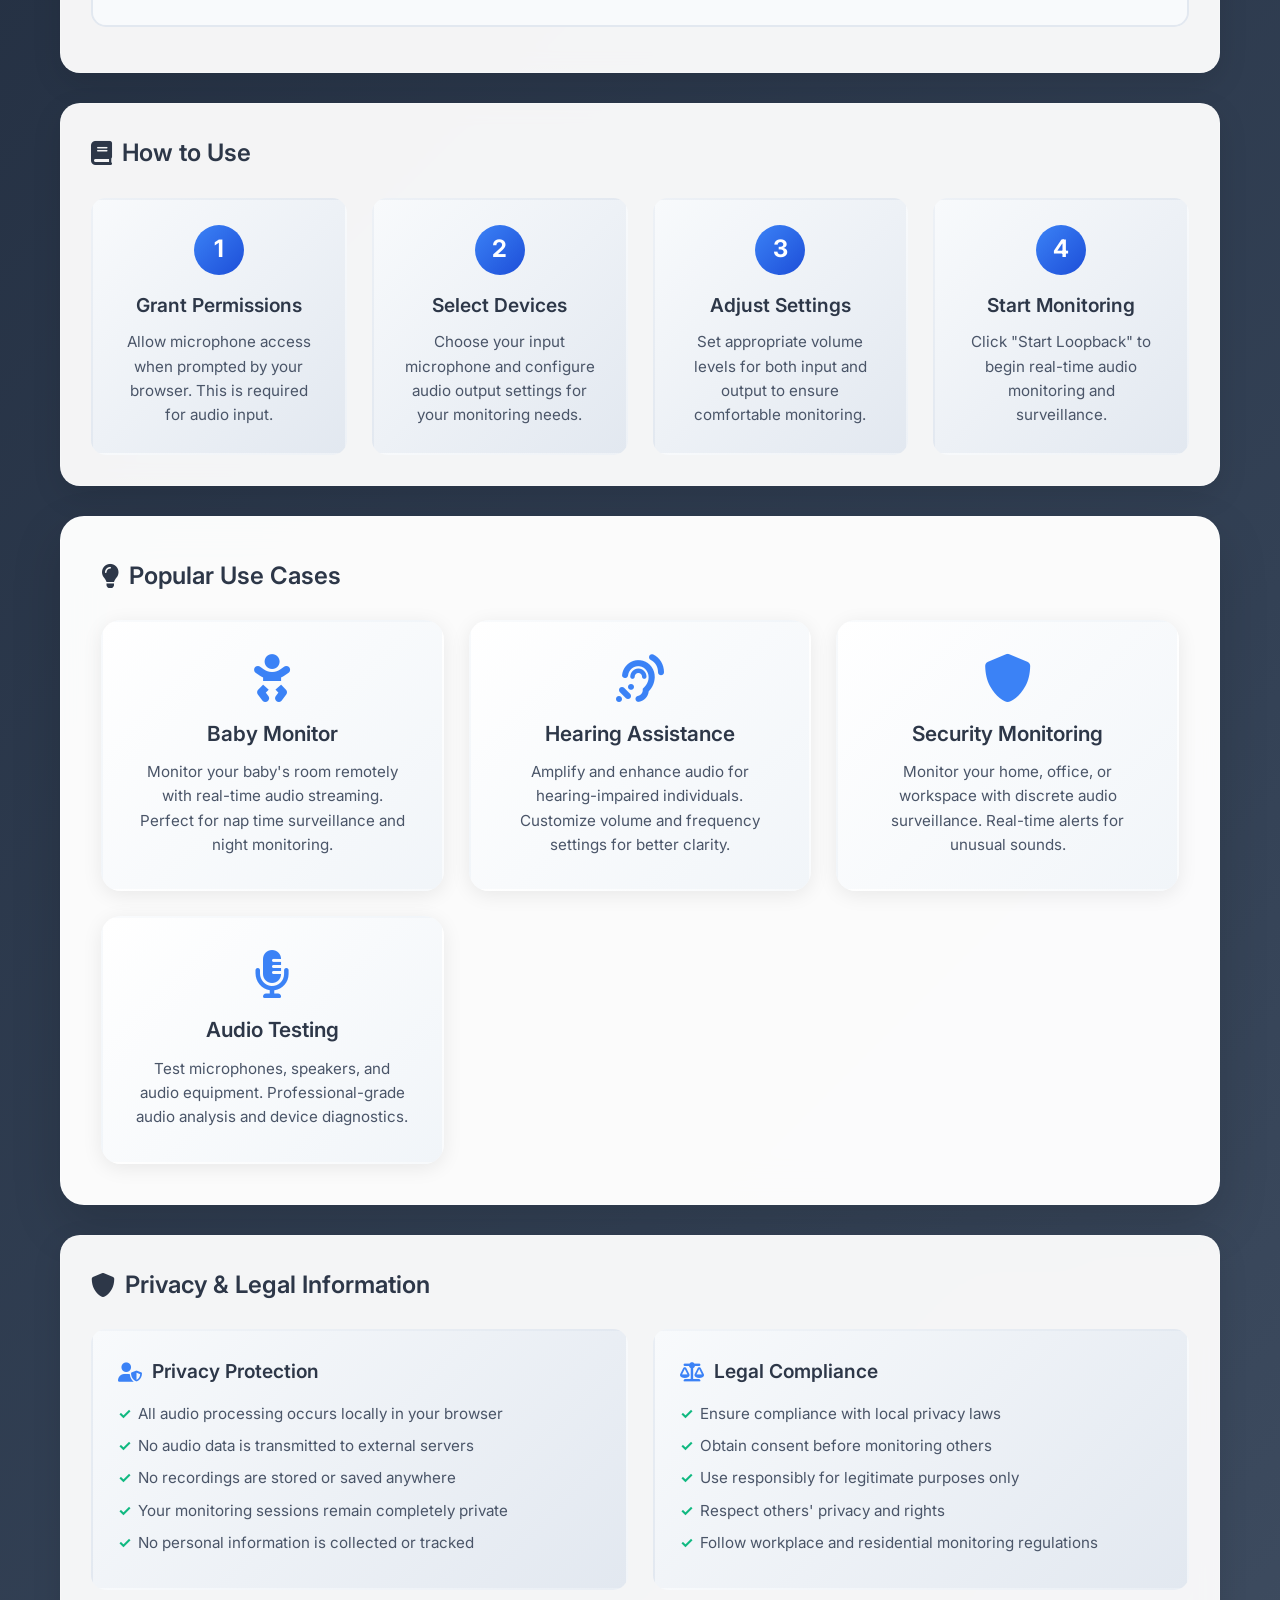
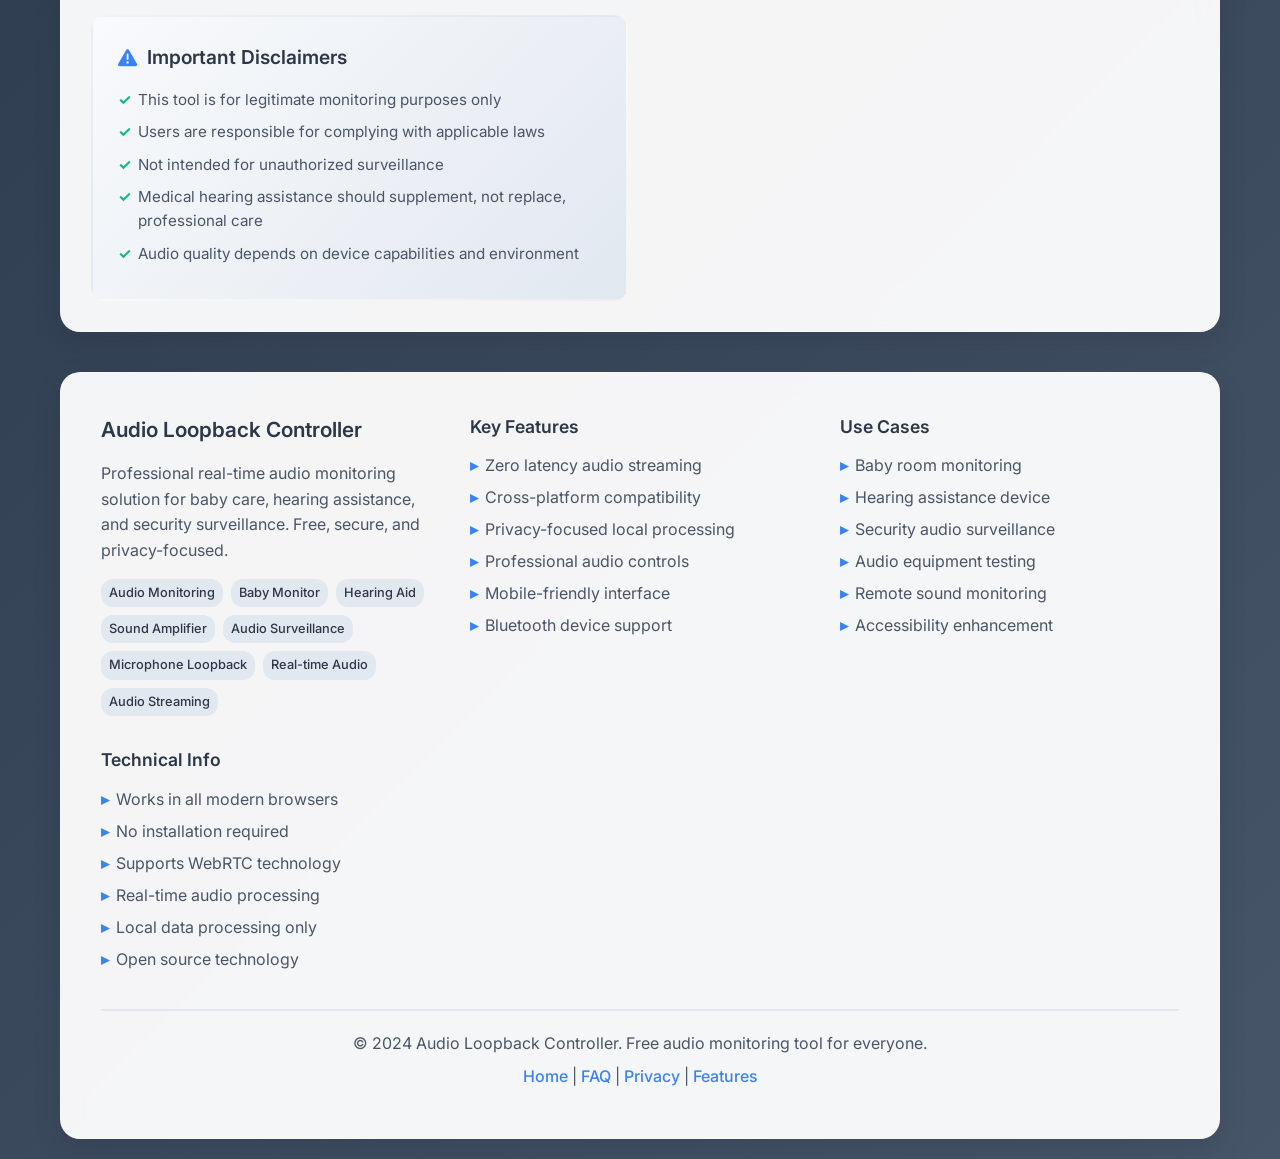
==== commit d175a5f2: "Enhance SEO, metadata, and add comprehensive footer with improved styling Co-authored-by: 2339revant" ====
--- a/index.html
+++ b/index.html
@@ -6,23 +6,49 @@
     
     <!-- SEO Meta Tags -->
     <title>Audio Loopback Controller - Real-Time Audio Monitoring & Baby Monitor Tool</title>
-    <meta name="description" content="Professional audio loopback controller for real-time audio monitoring, baby hearing assistance, security surveillance, and remote audio streaming. Free web-based tool with advanced audio controls.">
-    <meta name="keywords" content="audio loopback, baby monitor, audio monitoring, hearing aid, real-time audio, microphone controller, audio surveillance, sound amplifier, hearing assistance">
+    <meta name="description" content="Professional audio loopback controller for real-time audio monitoring, baby hearing assistance, security surveillance, and remote audio streaming. Free web-based tool with advanced audio controls and visualization.">
+    <meta name="keywords" content="audio loopback, baby monitor, audio monitoring, hearing aid, real-time audio, microphone controller, audio surveillance, sound amplifier, hearing assistance, audio streaming, microphone loopback, sound monitor, baby crying detector, audio amplifier, hearing enhancement, security audio monitoring, remote audio surveillance, audio feedback loop, microphone to speaker, live audio monitoring, audio passthrough, sound relay, audio bridge, microphone amplifier, hearing aid software, audio monitoring app, baby sound monitor, security listening device, audio surveillance tool, sound detection system">
     <meta name="author" content="Audio Loopback Controller">
     <meta name="robots" content="index, follow">
     <meta name="google-adsense-account" content="ca-pub-5456531892311284">
+    
+    <!-- Additional SEO Meta Tags -->
+    <meta name="language" content="English">
+    <meta name="revisit-after" content="7 days">
+    <meta name="distribution" content="global">
+    <meta name="rating" content="general">
+    <meta name="subject" content="Audio Monitoring and Loopback Tool">
+    <meta name="category" content="Technology, Audio, Monitoring">
+    <meta name="coverage" content="worldwide">
+    <meta name="target" content="parents, hearing impaired, security professionals, audio technicians">
+    <meta name="HandheldFriendly" content="True">
+    <meta name="MobileOptimized" content="320">
+    <meta name="apple-mobile-web-app-capable" content="yes">
+    <meta name="apple-mobile-web-app-status-bar-style" content="black-translucent">
+    <meta name="theme-color" content="#3b82f6">
     <!-- Open Graph Meta Tags -->
     <meta property="og:title" content="Audio Loopback Controller - Real-Time Audio Monitoring Tool">
     <meta property="og:description" content="Free web-based audio loopback controller for baby monitoring, hearing assistance, and real-time audio surveillance. Works on all devices.">
     <meta property="og:type" content="website">
     <meta property="og:url" content="https://audio-loopback.vercel.app">
     <meta property="og:image" content="https://audio-loopback.vercel.app/audio-controller-preview.jpg">
+    <meta property="og:image:width" content="1200">
+    <meta property="og:image:height" content="630">
+    <meta property="og:image:alt" content="Audio Loopback Controller - Professional real-time audio monitoring interface">
+    <meta property="og:site_name" content="Audio Loopback Controller">
+    <meta property="og:locale" content="en_US">
+    <meta property="article:author" content="Audio Loopback Controller">
+    <meta property="article:section" content="Technology">
+    <meta property="article:tag" content="audio monitoring, baby monitor, hearing aid, audio surveillance">
     
     <!-- Twitter Card Meta Tags -->
     <meta name="twitter:card" content="summary_large_image">
+    <meta name="twitter:site" content="@audioloopback">
+    <meta name="twitter:creator" content="@audioloopback">
     <meta name="twitter:title" content="Audio Loopback Controller - Real-Time Audio Monitoring">
     <meta name="twitter:description" content="Professional audio monitoring tool for baby care, hearing assistance, and security surveillance. Free and easy to use.">
     <meta name="twitter:image" content="https://audio-loopback.vercel.app/audio-controller-preview.jpg">
+    <meta name="twitter:image:alt" content="Audio Loopback Controller interface showing real-time audio monitoring controls">
     
     <!-- Canonical URL -->
     <link rel="canonical" href="https://audio-loopback.vercel.app">
@@ -33,36 +59,119 @@
       "@context": "https://schema.org",
       "@type": "WebApplication",
       "name": "Audio Loopback Controller",
-      "description": "Professional audio loopback controller for real-time audio monitoring, baby hearing assistance, and security surveillance",
+      "alternateName": ["Audio Monitor", "Baby Monitor Tool", "Hearing Aid Software", "Audio Surveillance Tool"],
+      "description": "Professional audio loopback controller for real-time audio monitoring, baby hearing assistance, security surveillance, and remote audio streaming. Free web-based tool with advanced audio controls and visualization.",
       "url": "https://audio-loopback.vercel.app",
-      "applicationCategory": "AudioApplication",
-      "operatingSystem": "Web Browser",
+      "sameAs": [
+        "https://audio-loopback.vercel.app"
+      ],
+      "applicationCategory": ["AudioApplication", "SecurityApplication", "HealthApplication"],
+      "operatingSystem": ["Web Browser", "Chrome", "Firefox", "Safari", "Edge"],
+      "browserRequirements": "Requires JavaScript and microphone access",
+      "permissions": "microphone",
       "offers": {
         "@type": "Offer",
         "price": "0",
-        "priceCurrency": "USD"
+        "priceCurrency": "USD",
+        "availability": "https://schema.org/InStock"
       },
       "featureList": [
         "Real-time audio monitoring",
-        "Baby monitor functionality",
-        "Hearing assistance",
-        "Audio surveillance",
-        "Device selection",
-        "Volume control",
-        "Audio visualization"
+        "Baby monitor functionality", 
+        "Hearing assistance and amplification",
+        "Audio surveillance and security monitoring",
+        "Microphone and speaker device selection",
+        "Volume control and audio adjustment",
+        "Audio visualization and spectrum analysis",
+        "Cross-platform compatibility",
+        "Mobile-friendly interface",
+        "Privacy-focused local processing",
+        "Zero latency audio streaming",
+        "Bluetooth device support"
+      ],
+      "audience": {
+        "@type": "Audience",
+        "audienceType": ["Parents", "Hearing Impaired", "Security Professionals", "Audio Technicians", "Healthcare Workers"]
+      },
+      "creator": {
+        "@type": "Organization",
+        "name": "Audio Loopback Controller"
+      },
+      "datePublished": "2024-01-01",
+      "dateModified": "2024-12-20",
+      "inLanguage": "en-US",
+      "isAccessibleForFree": true,
+      "license": "https://opensource.org/licenses/MIT"
+    }
+    </script>
+
+    <!-- FAQ Structured Data -->
+    <script type="application/ld+json">
+    {
+      "@context": "https://schema.org",
+      "@type": "FAQPage",
+      "mainEntity": [
+        {
+          "@type": "Question",
+          "name": "How do I use this as a baby monitor?",
+          "acceptedAnswer": {
+            "@type": "Answer",
+            "text": "To use as a baby monitor: 1) Place your device with microphone in the baby's room, 2) Connect to the audio controller on another device, 3) Start loopback to hear real-time audio from the baby's room. Adjust volume as needed for comfortable monitoring."
+          }
+        },
+        {
+          "@type": "Question", 
+          "name": "Can this help with hearing difficulties?",
+          "acceptedAnswer": {
+            "@type": "Answer",
+            "text": "Yes! This tool can amplify ambient sounds and conversations. Use headphones or earbuds as output devices and adjust the input volume to enhance sounds around you. It's particularly useful for temporary hearing assistance in meetings or conversations."
+          }
+        },
+        {
+          "@type": "Question",
+          "name": "Is my audio data secure and private?",
+          "acceptedAnswer": {
+            "@type": "Answer", 
+            "text": "Absolutely! All audio processing happens locally in your browser. No audio data is transmitted to external servers or stored anywhere. Your conversations and monitoring sessions remain completely private."
+          }
+        },
+        {
+          "@type": "Question",
+          "name": "What devices are compatible?",
+          "acceptedAnswer": {
+            "@type": "Answer",
+            "text": "This tool works on any device with a modern web browser (Chrome, Firefox, Safari, Edge). Compatible with desktop computers, laptops, tablets, and smartphones. Bluetooth microphones and wireless earbuds are supported."
+          }
+        }
       ]
     }
     </script>
     
+    <!-- Preload critical resources -->
+    <link rel="preload" href="styles.css" as="style">
+    <link rel="preload" href="script.js" as="script">
+    <link rel="preload" href="https://fonts.googleapis.com/css2?family=Inter:wght@300;400;500;600;700&display=swap" as="style">
+    
     <link rel="stylesheet" href="styles.css">
     <link href="https://fonts.googleapis.com/css2?family=Inter:wght@300;400;500;600;700&display=swap" rel="stylesheet">
     <link rel="stylesheet" href="https://cdnjs.cloudflare.com/ajax/libs/font-awesome/6.0.0/css/all.min.css">
+    
+    <!-- DNS prefetch for external resources -->
+    <link rel="dns-prefetch" href="//fonts.googleapis.com">
+    <link rel="dns-prefetch" href="//cdnjs.cloudflare.com">
 </head>
 <body>
     <div class="container">
         <header class="header">
             <h1><i class="fas fa-microphone"></i> Audio Loopback Controller</h1>
             <p>Professional real-time audio monitoring for baby care, hearing assistance, and security surveillance</p>
+            <div class="header-keywords">
+                <span class="keyword-tag">Baby Monitor</span>
+                <span class="keyword-tag">Hearing Aid</span>
+                <span class="keyword-tag">Audio Surveillance</span>
+                <span class="keyword-tag">Sound Amplifier</span>
+                <span class="keyword-tag">Microphone Loopback</span>
+            </div>
         </header>
 
         <main class="main-content">
@@ -196,7 +305,7 @@
         </main>
 
         <!-- Features Section -->
-        <section class="features-section">
+        <section id="features" class="features-section">
             <h2><i class="fas fa-star"></i> Key Features</h2>
             <div class="features-grid">
                 <div class="feature-item">
@@ -233,7 +342,7 @@
         </section>
 
         <!-- FAQ Section -->
-        <section class="faq-section">
+        <section id="faq" class="faq-section">
             <h2><i class="fas fa-question-circle"></i> Frequently Asked Questions</h2>
             <div class="faq-container">
                 <div class="faq-item">
@@ -373,7 +482,7 @@
         </section>
 
         <!-- Privacy and Legal Section -->
-        <section class="privacy-section">
+        <section id="privacy" class="privacy-section">
             <h2><i class="fas fa-shield-alt"></i> Privacy & Legal Information</h2>
             <div class="privacy-content">
                 <div class="privacy-card">
@@ -413,9 +522,75 @@
 
         <!-- Notifications -->
         <div id="notifications" class="notifications"></div>
+        
+        <!-- Footer -->
+        <footer class="footer">
+            <div class="footer-content">
+                <div class="footer-section">
+                    <h3>Audio Loopback Controller</h3>
+                    <p>Professional real-time audio monitoring solution for baby care, hearing assistance, and security surveillance. Free, secure, and privacy-focused.</p>
+                    <div class="footer-keywords">
+                        <span>Audio Monitoring</span>
+                        <span>Baby Monitor</span>
+                        <span>Hearing Aid</span>
+                        <span>Sound Amplifier</span>
+                        <span>Audio Surveillance</span>
+                        <span>Microphone Loopback</span>
+                        <span>Real-time Audio</span>
+                        <span>Audio Streaming</span>
+                    </div>
+                </div>
+                
+                <div class="footer-section">
+                    <h4>Key Features</h4>
+                    <ul>
+                        <li>Zero latency audio streaming</li>
+                        <li>Cross-platform compatibility</li>
+                        <li>Privacy-focused local processing</li>
+                        <li>Professional audio controls</li>
+                        <li>Mobile-friendly interface</li>
+                        <li>Bluetooth device support</li>
+                    </ul>
+                </div>
+                
+                <div class="footer-section">
+                    <h4>Use Cases</h4>
+                    <ul>
+                        <li>Baby room monitoring</li>
+                        <li>Hearing assistance device</li>
+                        <li>Security audio surveillance</li>
+                        <li>Audio equipment testing</li>
+                        <li>Remote sound monitoring</li>
+                        <li>Accessibility enhancement</li>
+                    </ul>
+                </div>
+                
+                <div class="footer-section">
+                    <h4>Technical Info</h4>
+                    <ul>
+                        <li>Works in all modern browsers</li>
+                        <li>No installation required</li>
+                        <li>Supports WebRTC technology</li>
+                        <li>Real-time audio processing</li>
+                        <li>Local data processing only</li>
+                        <li>Open source technology</li>
+                    </ul>
+                </div>
+            </div>
+            
+            <div class="footer-bottom">
+                <p>&copy; 2024 Audio Loopback Controller. Free audio monitoring tool for everyone.</p>
+                <p class="footer-links">
+                    <a href="https://audio-loopback.vercel.app">Home</a> | 
+                    <a href="#faq">FAQ</a> | 
+                    <a href="#privacy">Privacy</a> | 
+                    <a href="#features">Features</a>
+                </p>
+            </div>
+        </footer>
     </div>
 
-    <script src="script.js"></script>
+    <script src="script.js" defer></script>
     
     <!-- FAQ Toggle Script -->
     <script>
--- a/styles.css
+++ b/styles.css
@@ -3,6 +3,10 @@
     margin: 0;
     padding: 0;
     box-sizing: border-box;
+}
+
+html {
+    scroll-behavior: smooth;
 }
 
 body {
@@ -26,6 +30,7 @@
                 radial-gradient(circle at 40% 40%, rgba(139, 92, 246, 0.1) 0%, transparent 50%);
     pointer-events: none;
     z-index: -1;
+    will-change: transform;
 }
 
 .container {
@@ -40,19 +45,54 @@
     text-align: center;
     margin-bottom: 40px;
     color: white;
+    padding: 20px;
+    background: rgba(0, 0, 0, 0.1);
+    border-radius: 20px;
+    backdrop-filter: blur(10px);
 }
 
 .header h1 {
     font-size: 2.5rem;
     font-weight: 700;
     margin-bottom: 10px;
-    text-shadow: 0 2px 4px rgba(0,0,0,0.3);
+    text-shadow: 0 2px 8px rgba(0,0,0,0.5);
+    background: linear-gradient(135deg, #ffffff 0%, #e2e8f0 100%);
+    -webkit-background-clip: text;
+    -webkit-text-fill-color: transparent;
+    background-clip: text;
 }
 
 .header p {
     font-size: 1.1rem;
-    opacity: 0.9;
+    opacity: 0.95;
     font-weight: 300;
+    text-shadow: 0 1px 4px rgba(0,0,0,0.3);
+    margin-bottom: 20px;
+}
+
+.header-keywords {
+    display: flex;
+    flex-wrap: wrap;
+    justify-content: center;
+    gap: 10px;
+    margin-top: 15px;
+}
+
+.keyword-tag {
+    background: rgba(255, 255, 255, 0.2);
+    color: white;
+    padding: 6px 12px;
+    border-radius: 20px;
+    font-size: 0.85rem;
+    font-weight: 500;
+    backdrop-filter: blur(10px);
+    border: 1px solid rgba(255, 255, 255, 0.3);
+    transition: all 0.3s ease;
+}
+
+.keyword-tag:hover {
+    background: rgba(255, 255, 255, 0.3);
+    transform: translateY(-2px);
 }
 
 /* Use Cases Section */
@@ -721,6 +761,103 @@
     }
 }
 
+/* Footer Styles */
+.footer {
+    background: rgba(255, 255, 255, 0.95);
+    border-radius: 20px;
+    margin-top: 40px;
+    padding: 40px;
+    box-shadow: 0 10px 30px rgba(0, 0, 0, 0.1);
+    backdrop-filter: blur(10px);
+    border: 1px solid rgba(255, 255, 255, 0.2);
+}
+
+.footer-content {
+    display: grid;
+    grid-template-columns: repeat(auto-fit, minmax(250px, 1fr));
+    gap: 30px;
+    margin-bottom: 30px;
+}
+
+.footer-section h3 {
+    color: #2d3748;
+    font-size: 1.3rem;
+    font-weight: 600;
+    margin-bottom: 15px;
+}
+
+.footer-section h4 {
+    color: #2d3748;
+    font-size: 1.1rem;
+    font-weight: 600;
+    margin-bottom: 12px;
+}
+
+.footer-section p {
+    color: #4a5568;
+    line-height: 1.6;
+    margin-bottom: 15px;
+}
+
+.footer-section ul {
+    list-style: none;
+    padding: 0;
+}
+
+.footer-section li {
+    color: #4a5568;
+    margin-bottom: 8px;
+    padding-left: 15px;
+    position: relative;
+    line-height: 1.5;
+}
+
+.footer-section li::before {
+    content: "▸";
+    position: absolute;
+    left: 0;
+    color: #3b82f6;
+    font-weight: bold;
+}
+
+.footer-keywords {
+    display: flex;
+    flex-wrap: wrap;
+    gap: 8px;
+    margin-top: 15px;
+}
+
+.footer-keywords span {
+    background: #e2e8f0;
+    color: #2d3748;
+    padding: 4px 8px;
+    border-radius: 12px;
+    font-size: 0.8rem;
+    font-weight: 500;
+}
+
+.footer-bottom {
+    text-align: center;
+    padding-top: 20px;
+    border-top: 2px solid #e2e8f0;
+}
+
+.footer-bottom p {
+    color: #4a5568;
+    margin-bottom: 8px;
+}
+
+.footer-links a {
+    color: #3b82f6;
+    text-decoration: none;
+    font-weight: 500;
+}
+
+.footer-links a:hover {
+    color: #1d4ed8;
+    text-decoration: underline;
+}
+
 /* Responsive Design */
 @media (max-width: 768px) {
     .container {
@@ -785,6 +922,25 @@
         left: 15px;
         right: 15px;
         max-width: none;
+    }
+    
+    .footer {
+        padding: 25px;
+        margin-top: 30px;
+    }
+    
+    .footer-content {
+        grid-template-columns: 1fr;
+        gap: 20px;
+    }
+    
+    .header-keywords {
+        gap: 8px;
+    }
+    
+    .keyword-tag {
+        font-size: 0.8rem;
+        padding: 5px 10px;
     }
 }
 
@@ -817,13 +973,34 @@
 /* Dark mode support */
 @media (prefers-color-scheme: dark) {
     body {
-        background: linear-gradient(135deg, #2d3748 0%, #1a202c 100%);
+        background: linear-gradient(135deg, #0f172a 0%, #1e293b 30%, #334155 70%, #475569 100%);
         color: #e2e8f0;
+    }
+    
+    .header {
+        background: rgba(0, 0, 0, 0.3);
+    }
+    
+    .header h1 {
+        background: linear-gradient(135deg, #ffffff 0%, #cbd5e0 100%);
+        -webkit-background-clip: text;
+        -webkit-text-fill-color: transparent;
+        background-clip: text;
+    }
+    
+    .keyword-tag {
+        background: rgba(59, 130, 246, 0.3);
+        border-color: rgba(96, 165, 250, 0.5);
+    }
+    
+    .keyword-tag:hover {
+        background: rgba(59, 130, 246, 0.4);
     }
     
     section {
         background: rgba(45, 55, 72, 0.95);
         color: #e2e8f0;
+        border-color: rgba(75, 85, 104, 0.3);
     }
     
     section h2 {
@@ -837,9 +1014,19 @@
     .feature-item,
     .instruction-step,
     .privacy-card {
-        background: #2d3748;
+        background: linear-gradient(135deg, #2d3748 0%, #374151 100%);
         border-color: #4a5568;
         color: #e2e8f0;
+    }
+    
+    .device-card:hover,
+    .use-case-card:hover,
+    .feature-item:hover,
+    .instruction-step:hover,
+    .privacy-card:hover {
+        background: linear-gradient(135deg, #374151 0%, #4a5568 100%);
+        border-color: #60a5fa;
+        box-shadow: 0 12px 35px rgba(96, 165, 250, 0.2);
     }
     
     .device-card h3,
@@ -848,7 +1035,7 @@
     .feature-item h3,
     .instruction-step h3,
     .privacy-card h3 {
-        color: #e2e8f0;
+        color: #f1f5f9;
     }
     
     .use-case-card p,
@@ -858,13 +1045,23 @@
     }
     
     .device-select {
-        background: #2d3748;
+        background: #374151;
         color: #e2e8f0;
         border-color: #4a5568;
     }
     
+    .device-select:focus {
+        border-color: #60a5fa;
+        box-shadow: 0 0 0 3px rgba(96, 165, 250, 0.1);
+    }
+    
+    .device-info {
+        background: rgba(16, 185, 129, 0.1);
+        color: #d1fae5;
+    }
+    
     .faq-question {
-        background: #2d3748;
+        background: #374151;
         color: #e2e8f0;
     }
     
@@ -873,7 +1070,7 @@
     }
     
     .faq-answer {
-        background: #1a202c;
+        background: #2d3748;
     }
     
     .faq-answer p {
@@ -884,8 +1081,64 @@
         color: #cbd5e0;
     }
     
+    .visualization-container {
+        background: #374151;
+        border-color: #4a5568;
+    }
+    
     #audioVisualizer {
-        background: #2d3748;
+        background: #1f2937;
         border-color: #4a5568;
     }
+    
+    .notification {
+        background: #374151;
+        color: #e2e8f0;
+        border-left-color: #60a5fa;
+    }
+    
+    .btn-secondary {
+        background: #4a5568;
+        color: #e2e8f0;
+    }
+    
+    .btn-secondary:hover {
+        background: #6b7280;
+    }
+    
+    .footer {
+        background: rgba(45, 55, 72, 0.95);
+        border-color: rgba(75, 85, 104, 0.3);
+    }
+    
+    .footer-section h3,
+    .footer-section h4 {
+        color: #f1f5f9;
+    }
+    
+    .footer-section p,
+    .footer-section li {
+        color: #cbd5e0;
+    }
+    
+    .footer-keywords span {
+        background: #4a5568;
+        color: #e2e8f0;
+    }
+    
+    .footer-bottom {
+        border-top-color: #4a5568;
+    }
+    
+    .footer-bottom p {
+        color: #cbd5e0;
+    }
+    
+    .footer-links a {
+        color: #60a5fa;
+    }
+    
+    .footer-links a:hover {
+        color: #93c5fd;
+    }
 } 
--- a/styles.css
+++ b/styles.css
@@ -3,6 +3,10 @@
     margin: 0;
     padding: 0;
     box-sizing: border-box;
+}
+
+html {
+    scroll-behavior: smooth;
 }
 
 body {
@@ -26,6 +30,7 @@
                 radial-gradient(circle at 40% 40%, rgba(139, 92, 246, 0.1) 0%, transparent 50%);
     pointer-events: none;
     z-index: -1;
+    will-change: transform;
 }
 
 .container {
@@ -40,19 +45,54 @@
     text-align: center;
     margin-bottom: 40px;
     color: white;
+    padding: 20px;
+    background: rgba(0, 0, 0, 0.1);
+    border-radius: 20px;
+    backdrop-filter: blur(10px);
 }
 
 .header h1 {
     font-size: 2.5rem;
     font-weight: 700;
     margin-bottom: 10px;
-    text-shadow: 0 2px 4px rgba(0,0,0,0.3);
+    text-shadow: 0 2px 8px rgba(0,0,0,0.5);
+    background: linear-gradient(135deg, #ffffff 0%, #e2e8f0 100%);
+    -webkit-background-clip: text;
+    -webkit-text-fill-color: transparent;
+    background-clip: text;
 }
 
 .header p {
     font-size: 1.1rem;
-    opacity: 0.9;
+    opacity: 0.95;
     font-weight: 300;
+    text-shadow: 0 1px 4px rgba(0,0,0,0.3);
+    margin-bottom: 20px;
+}
+
+.header-keywords {
+    display: flex;
+    flex-wrap: wrap;
+    justify-content: center;
+    gap: 10px;
+    margin-top: 15px;
+}
+
+.keyword-tag {
+    background: rgba(255, 255, 255, 0.2);
+    color: white;
+    padding: 6px 12px;
+    border-radius: 20px;
+    font-size: 0.85rem;
+    font-weight: 500;
+    backdrop-filter: blur(10px);
+    border: 1px solid rgba(255, 255, 255, 0.3);
+    transition: all 0.3s ease;
+}
+
+.keyword-tag:hover {
+    background: rgba(255, 255, 255, 0.3);
+    transform: translateY(-2px);
 }
 
 /* Use Cases Section */
@@ -721,6 +761,103 @@
     }
 }
 
+/* Footer Styles */
+.footer {
+    background: rgba(255, 255, 255, 0.95);
+    border-radius: 20px;
+    margin-top: 40px;
+    padding: 40px;
+    box-shadow: 0 10px 30px rgba(0, 0, 0, 0.1);
+    backdrop-filter: blur(10px);
+    border: 1px solid rgba(255, 255, 255, 0.2);
+}
+
+.footer-content {
+    display: grid;
+    grid-template-columns: repeat(auto-fit, minmax(250px, 1fr));
+    gap: 30px;
+    margin-bottom: 30px;
+}
+
+.footer-section h3 {
+    color: #2d3748;
+    font-size: 1.3rem;
+    font-weight: 600;
+    margin-bottom: 15px;
+}
+
+.footer-section h4 {
+    color: #2d3748;
+    font-size: 1.1rem;
+    font-weight: 600;
+    margin-bottom: 12px;
+}
+
+.footer-section p {
+    color: #4a5568;
+    line-height: 1.6;
+    margin-bottom: 15px;
+}
+
+.footer-section ul {
+    list-style: none;
+    padding: 0;
+}
+
+.footer-section li {
+    color: #4a5568;
+    margin-bottom: 8px;
+    padding-left: 15px;
+    position: relative;
+    line-height: 1.5;
+}
+
+.footer-section li::before {
+    content: "▸";
+    position: absolute;
+    left: 0;
+    color: #3b82f6;
+    font-weight: bold;
+}
+
+.footer-keywords {
+    display: flex;
+    flex-wrap: wrap;
+    gap: 8px;
+    margin-top: 15px;
+}
+
+.footer-keywords span {
+    background: #e2e8f0;
+    color: #2d3748;
+    padding: 4px 8px;
+    border-radius: 12px;
+    font-size: 0.8rem;
+    font-weight: 500;
+}
+
+.footer-bottom {
+    text-align: center;
+    padding-top: 20px;
+    border-top: 2px solid #e2e8f0;
+}
+
+.footer-bottom p {
+    color: #4a5568;
+    margin-bottom: 8px;
+}
+
+.footer-links a {
+    color: #3b82f6;
+    text-decoration: none;
+    font-weight: 500;
+}
+
+.footer-links a:hover {
+    color: #1d4ed8;
+    text-decoration: underline;
+}
+
 /* Responsive Design */
 @media (max-width: 768px) {
     .container {
@@ -785,6 +922,25 @@
         left: 15px;
         right: 15px;
         max-width: none;
+    }
+    
+    .footer {
+        padding: 25px;
+        margin-top: 30px;
+    }
+    
+    .footer-content {
+        grid-template-columns: 1fr;
+        gap: 20px;
+    }
+    
+    .header-keywords {
+        gap: 8px;
+    }
+    
+    .keyword-tag {
+        font-size: 0.8rem;
+        padding: 5px 10px;
     }
 }
 
@@ -817,13 +973,34 @@
 /* Dark mode support */
 @media (prefers-color-scheme: dark) {
     body {
-        background: linear-gradient(135deg, #2d3748 0%, #1a202c 100%);
+        background: linear-gradient(135deg, #0f172a 0%, #1e293b 30%, #334155 70%, #475569 100%);
         color: #e2e8f0;
+    }
+    
+    .header {
+        background: rgba(0, 0, 0, 0.3);
+    }
+    
+    .header h1 {
+        background: linear-gradient(135deg, #ffffff 0%, #cbd5e0 100%);
+        -webkit-background-clip: text;
+        -webkit-text-fill-color: transparent;
+        background-clip: text;
+    }
+    
+    .keyword-tag {
+        background: rgba(59, 130, 246, 0.3);
+        border-color: rgba(96, 165, 250, 0.5);
+    }
+    
+    .keyword-tag:hover {
+        background: rgba(59, 130, 246, 0.4);
     }
     
     section {
         background: rgba(45, 55, 72, 0.95);
         color: #e2e8f0;
+        border-color: rgba(75, 85, 104, 0.3);
     }
     
     section h2 {
@@ -837,9 +1014,19 @@
     .feature-item,
     .instruction-step,
     .privacy-card {
-        background: #2d3748;
+        background: linear-gradient(135deg, #2d3748 0%, #374151 100%);
         border-color: #4a5568;
         color: #e2e8f0;
+    }
+    
+    .device-card:hover,
+    .use-case-card:hover,
+    .feature-item:hover,
+    .instruction-step:hover,
+    .privacy-card:hover {
+        background: linear-gradient(135deg, #374151 0%, #4a5568 100%);
+        border-color: #60a5fa;
+        box-shadow: 0 12px 35px rgba(96, 165, 250, 0.2);
     }
     
     .device-card h3,
@@ -848,7 +1035,7 @@
     .feature-item h3,
     .instruction-step h3,
     .privacy-card h3 {
-        color: #e2e8f0;
+        color: #f1f5f9;
     }
     
     .use-case-card p,
@@ -858,13 +1045,23 @@
     }
     
     .device-select {
-        background: #2d3748;
+        background: #374151;
         color: #e2e8f0;
         border-color: #4a5568;
     }
     
+    .device-select:focus {
+        border-color: #60a5fa;
+        box-shadow: 0 0 0 3px rgba(96, 165, 250, 0.1);
+    }
+    
+    .device-info {
+        background: rgba(16, 185, 129, 0.1);
+        color: #d1fae5;
+    }
+    
     .faq-question {
-        background: #2d3748;
+        background: #374151;
         color: #e2e8f0;
     }
     
@@ -873,7 +1070,7 @@
     }
     
     .faq-answer {
-        background: #1a202c;
+        background: #2d3748;
     }
     
     .faq-answer p {
@@ -884,8 +1081,64 @@
         color: #cbd5e0;
     }
     
+    .visualization-container {
+        background: #374151;
+        border-color: #4a5568;
+    }
+    
     #audioVisualizer {
-        background: #2d3748;
+        background: #1f2937;
         border-color: #4a5568;
     }
+    
+    .notification {
+        background: #374151;
+        color: #e2e8f0;
+        border-left-color: #60a5fa;
+    }
+    
+    .btn-secondary {
+        background: #4a5568;
+        color: #e2e8f0;
+    }
+    
+    .btn-secondary:hover {
+        background: #6b7280;
+    }
+    
+    .footer {
+        background: rgba(45, 55, 72, 0.95);
+        border-color: rgba(75, 85, 104, 0.3);
+    }
+    
+    .footer-section h3,
+    .footer-section h4 {
+        color: #f1f5f9;
+    }
+    
+    .footer-section p,
+    .footer-section li {
+        color: #cbd5e0;
+    }
+    
+    .footer-keywords span {
+        background: #4a5568;
+        color: #e2e8f0;
+    }
+    
+    .footer-bottom {
+        border-top-color: #4a5568;
+    }
+    
+    .footer-bottom p {
+        color: #cbd5e0;
+    }
+    
+    .footer-links a {
+        color: #60a5fa;
+    }
+    
+    .footer-links a:hover {
+        color: #93c5fd;
+    }
 } 
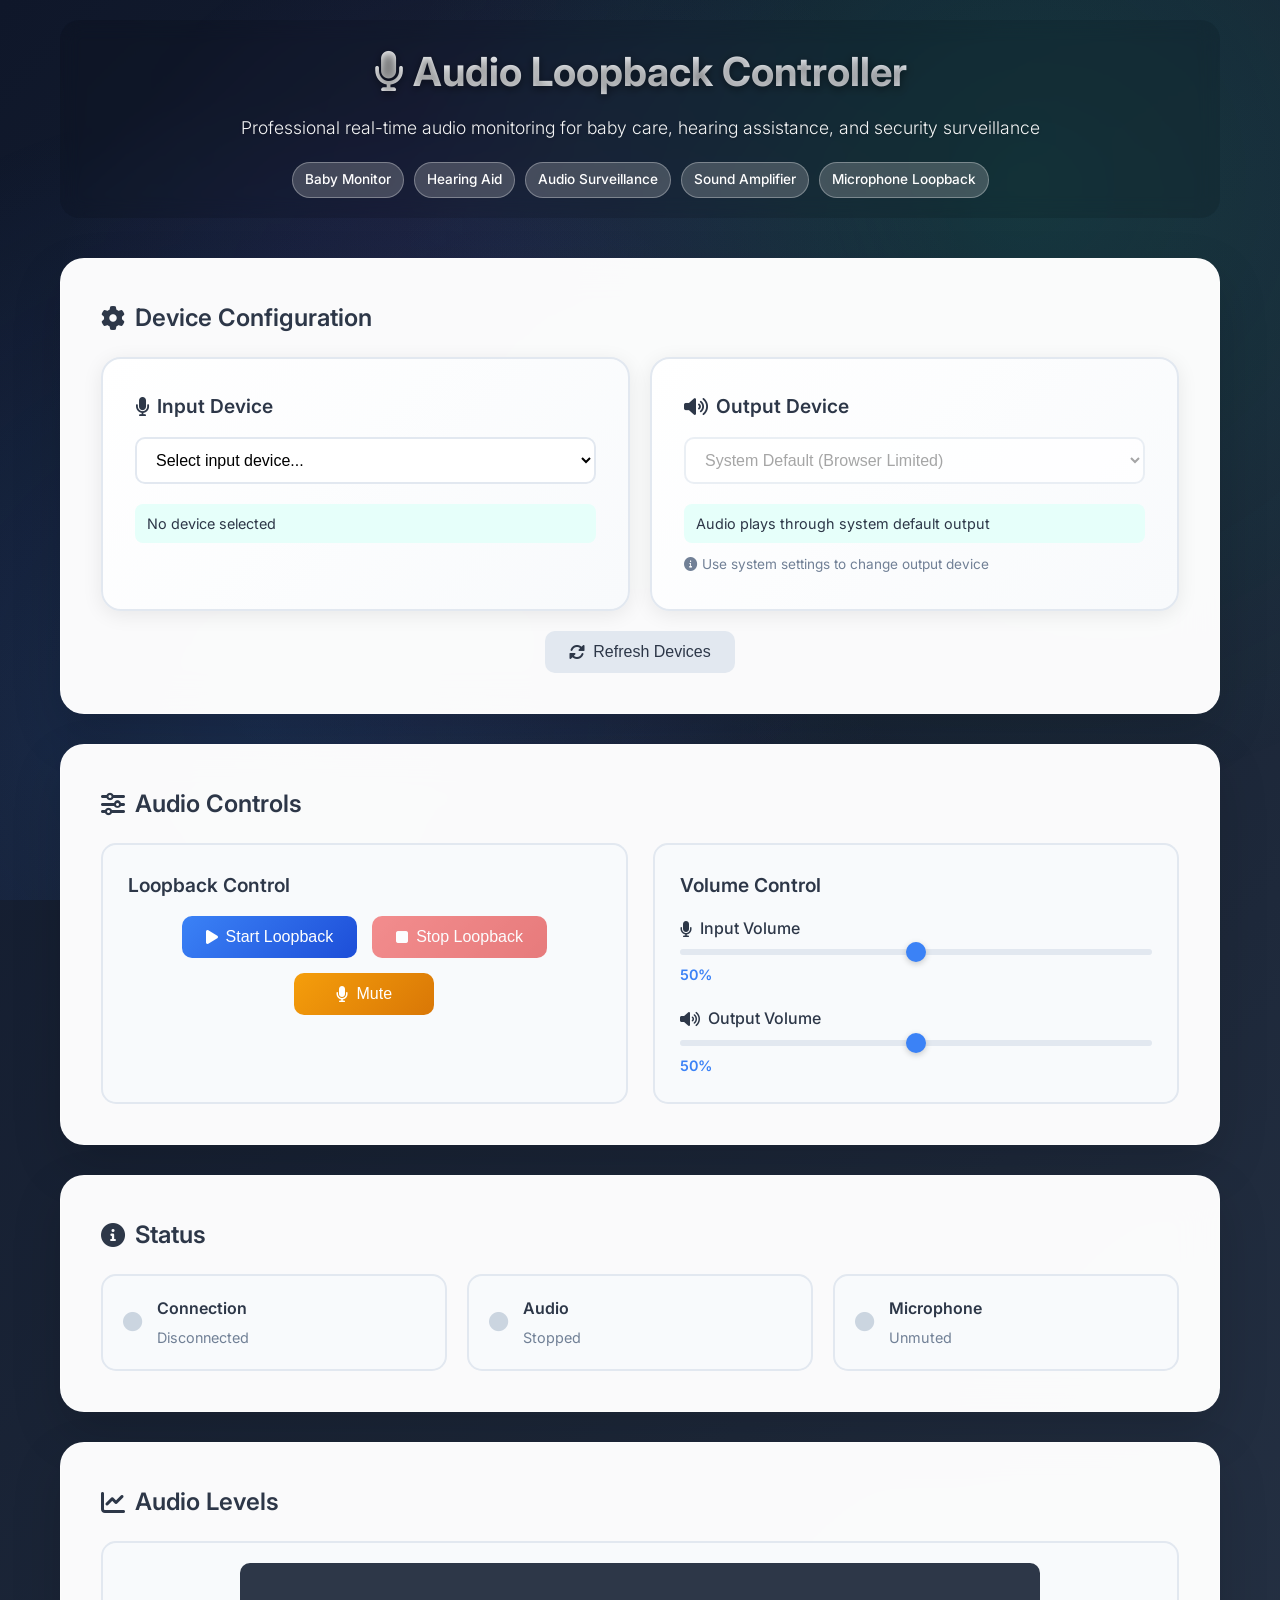
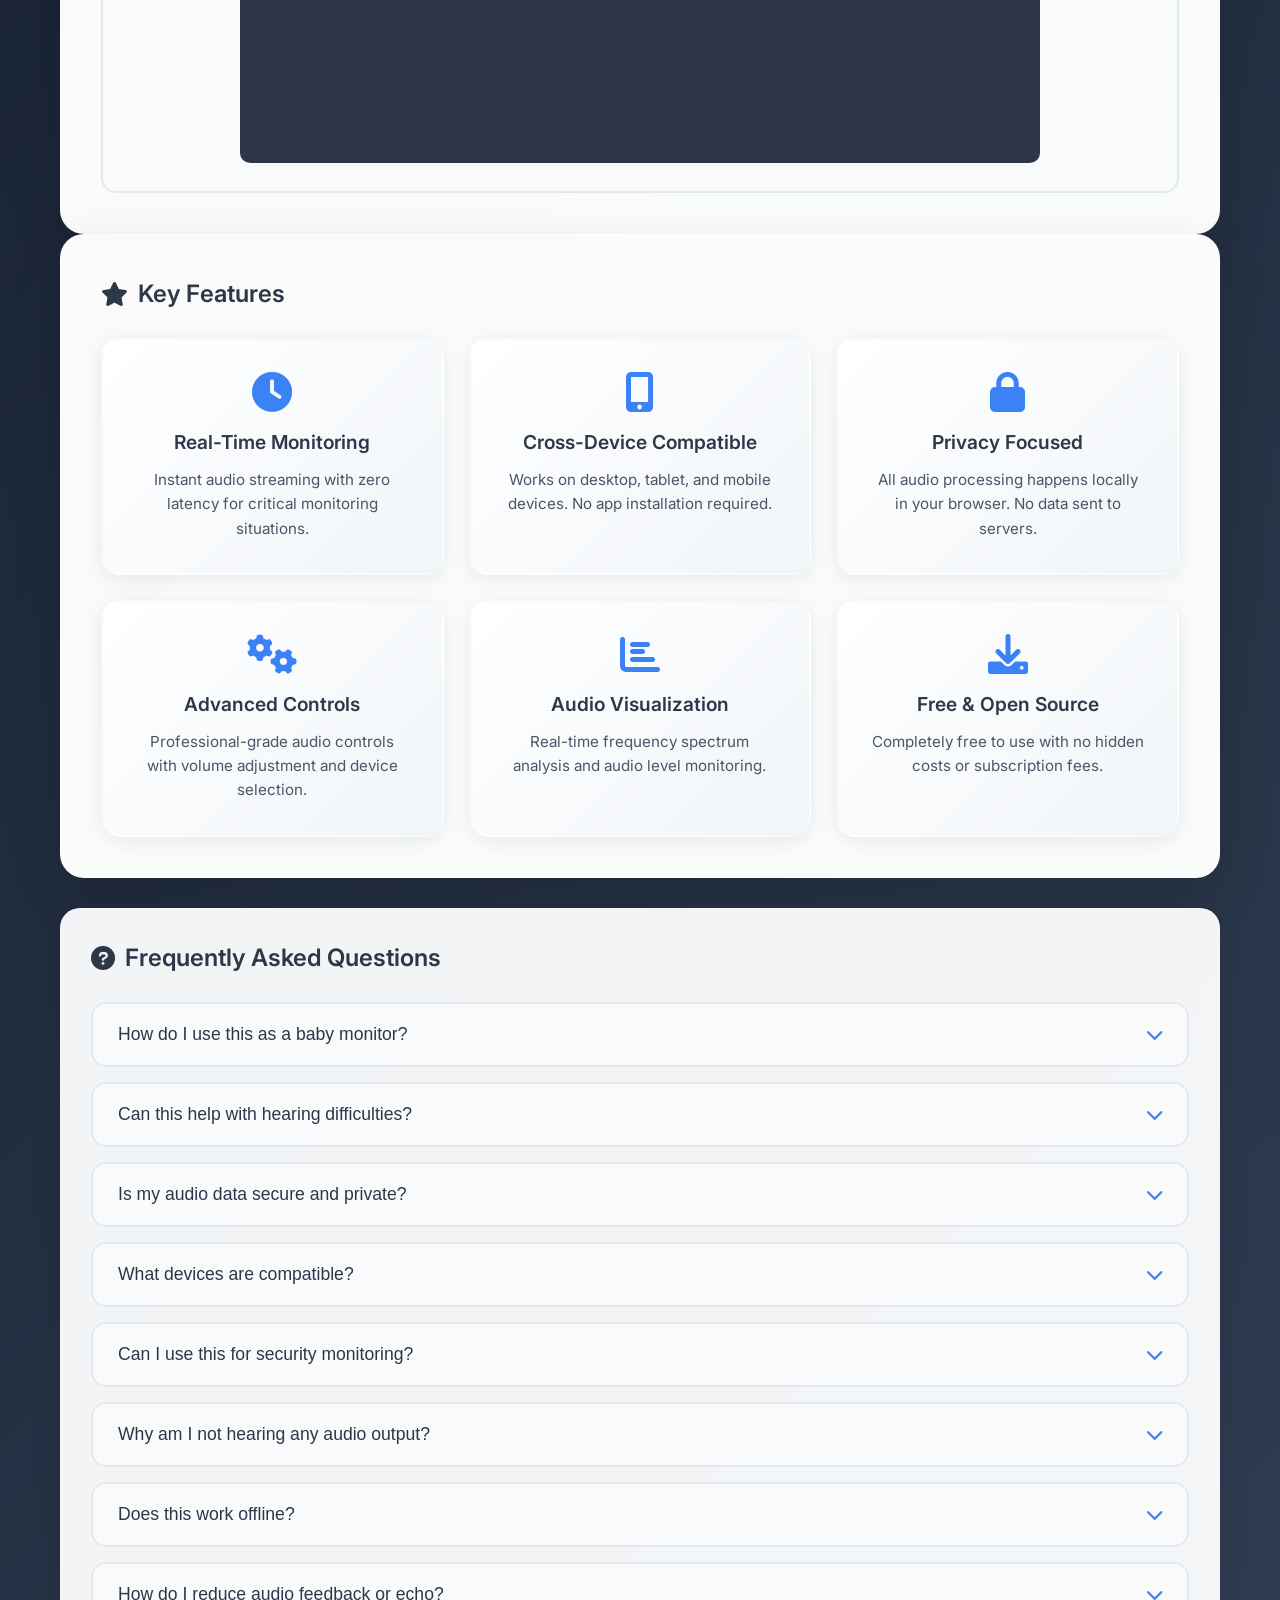
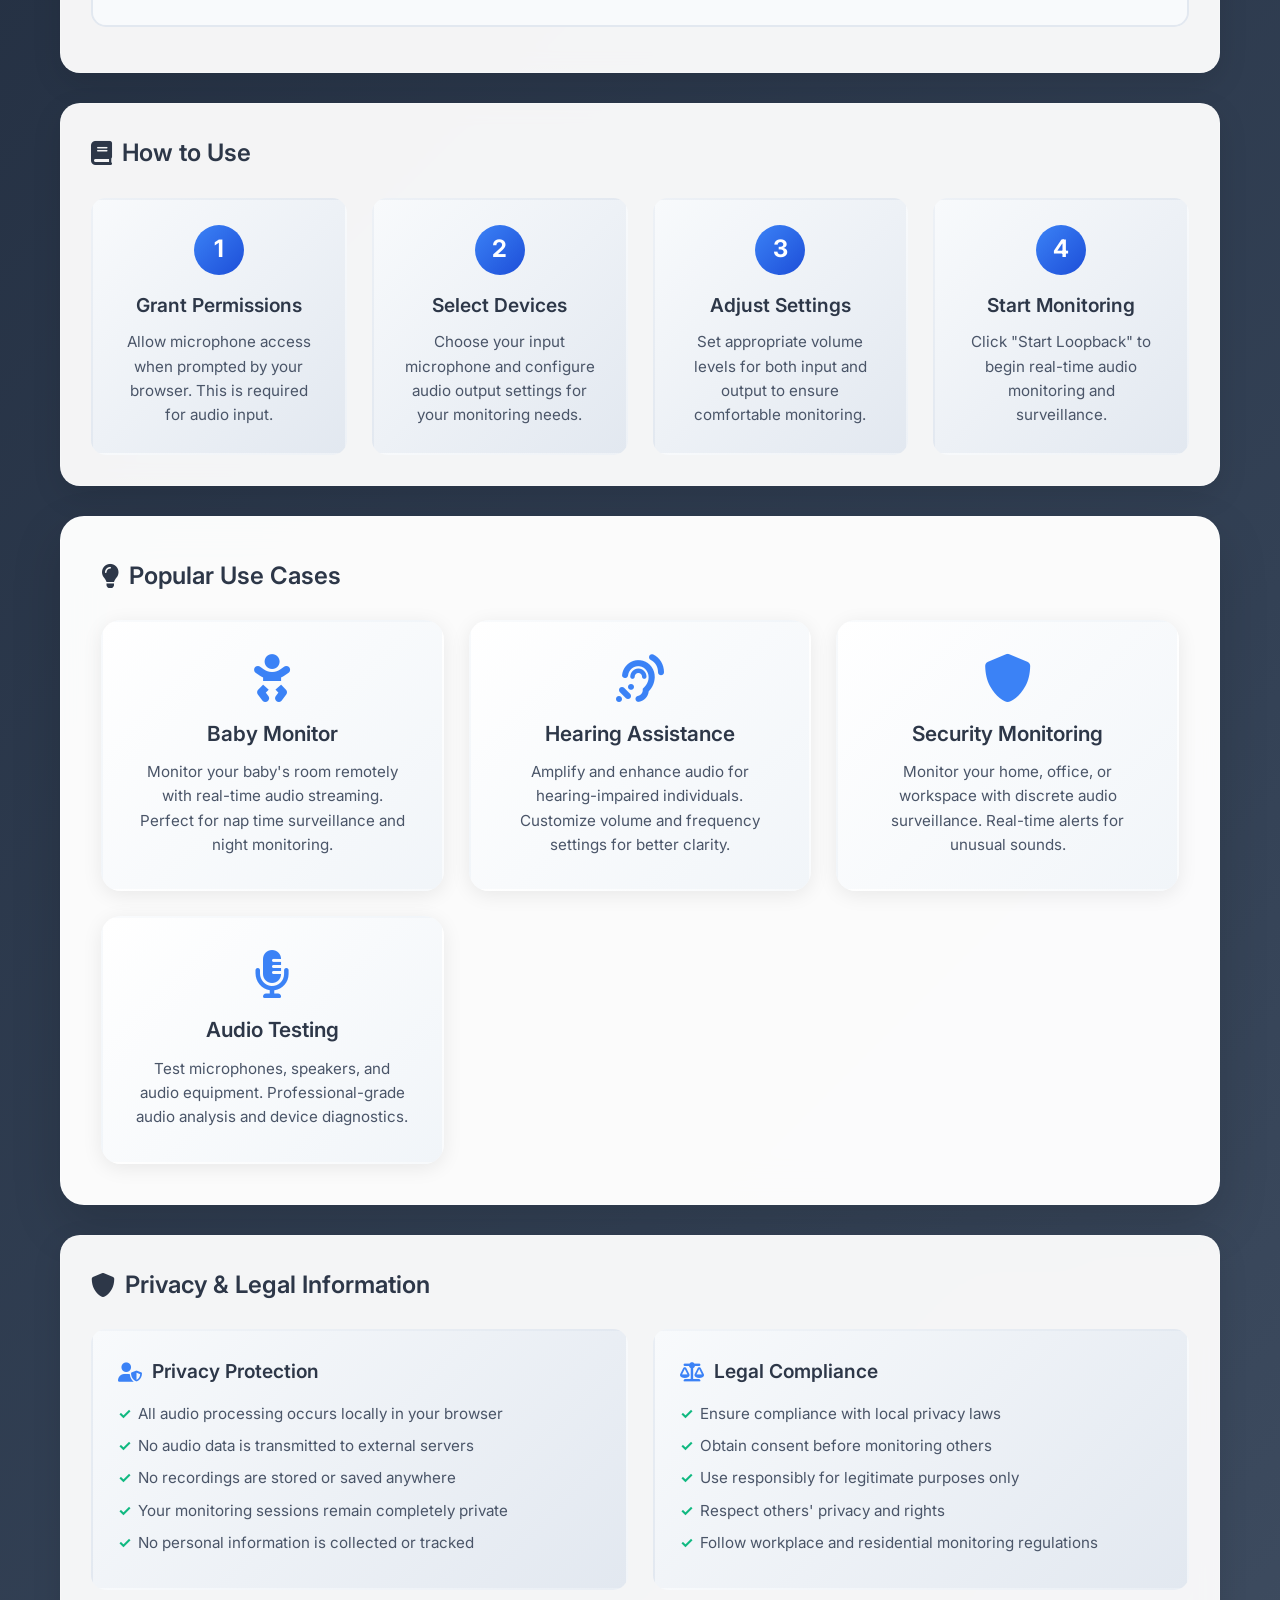
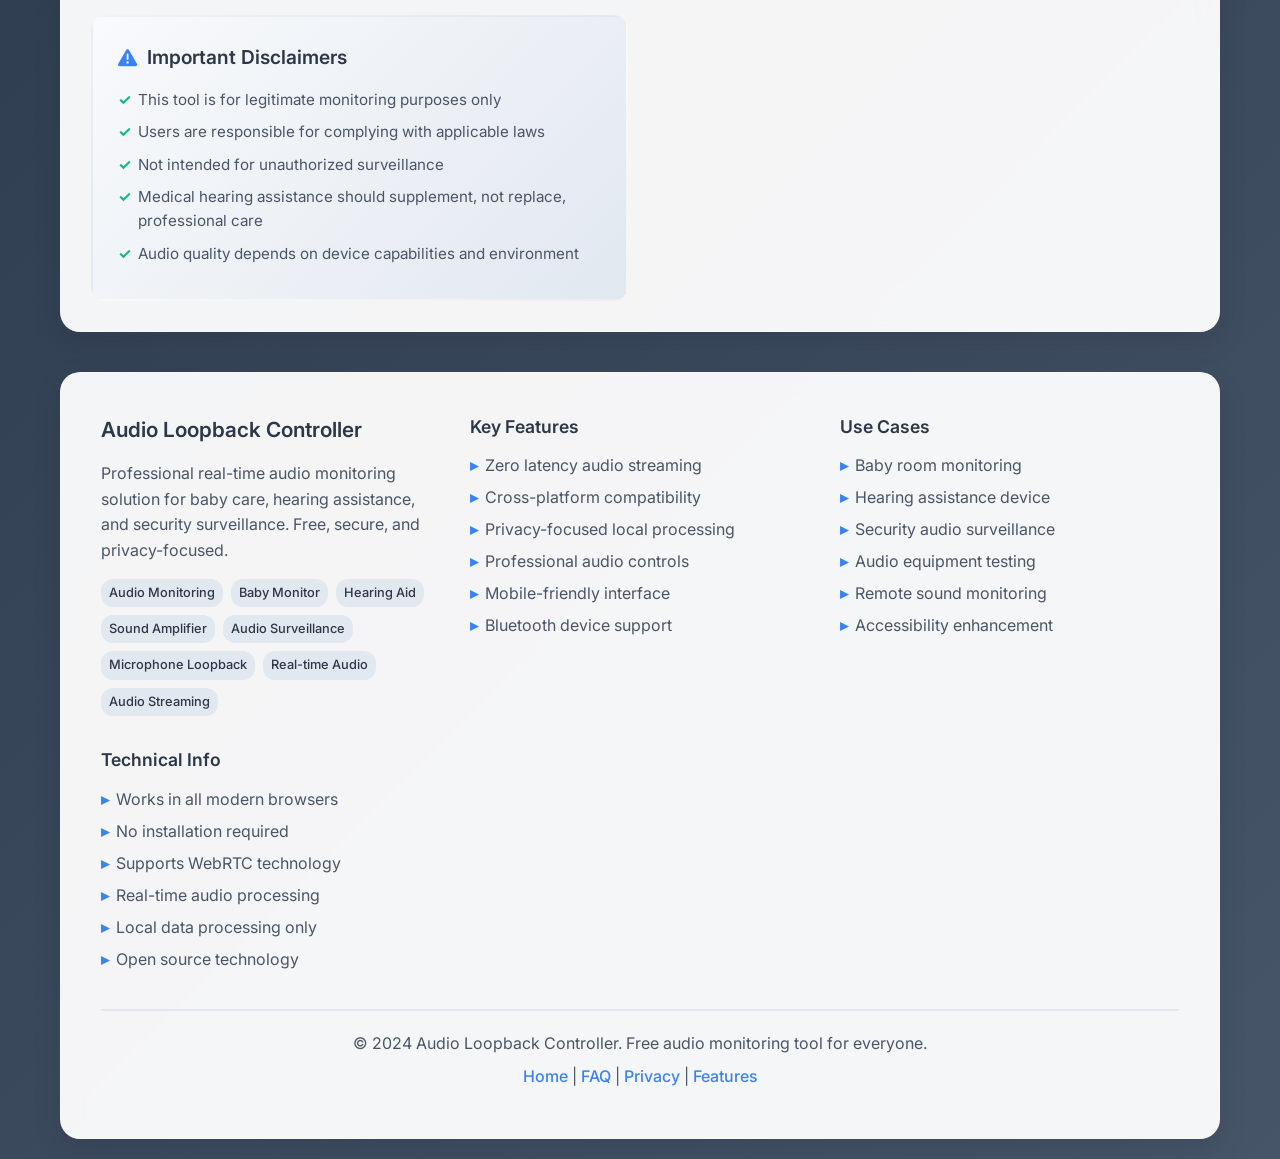
==== commit da5fb822: "Update index.html" ====
--- a/index.html
+++ b/index.html
@@ -3,11 +3,11 @@
 <head>
     <meta charset="UTF-8">
     <meta name="viewport" content="width=device-width, initial-scale=1.0">
-    
+    <link rel="icon" href="sound-wave.ico" sizes="any">
     <!-- SEO Meta Tags -->
-    <title>Audio Loopback Controller - Real-Time Audio Monitoring & Baby Monitor Tool</title>
-    <meta name="description" content="Professional audio loopback controller for real-time audio monitoring, baby hearing assistance, security surveillance, and remote audio streaming. Free web-based tool with advanced audio controls and visualization.">
-    <meta name="keywords" content="audio loopback, baby monitor, audio monitoring, hearing aid, real-time audio, microphone controller, audio surveillance, sound amplifier, hearing assistance, audio streaming, microphone loopback, sound monitor, baby crying detector, audio amplifier, hearing enhancement, security audio monitoring, remote audio surveillance, audio feedback loop, microphone to speaker, live audio monitoring, audio passthrough, sound relay, audio bridge, microphone amplifier, hearing aid software, audio monitoring app, baby sound monitor, security listening device, audio surveillance tool, sound detection system">
+    <title>Audio Loopback Controller - Bluetooth Mic Real-Time Monitoring & Remote Audio Streaming</title>
+    <meta name="description" content="Professional audio loopback controller with Bluetooth microphone support for real-time monitoring, remote mic surveillance, earbud live monitoring, and wireless audio streaming. Connect AirPods, wireless mics, and monitor audio instantly through any device.">
+    <meta name="keywords" content="bluetooth microphone monitoring, audio loopback, wireless mic monitoring, AirPods monitoring, real-time audio monitoring, bluetooth audio streaming, remote microphone surveillance, earbud live monitoring, wireless lav mic, bluetooth audio loopback, baby monitor, audio monitoring, hearing aid, microphone controller, audio surveillance, sound amplifier, hearing assistance, audio streaming, microphone loopback, sound monitor, baby crying detector, audio amplifier, hearing enhancement, security audio monitoring, remote audio surveillance, audio feedback loop, microphone to speaker, live audio monitoring, audio passthrough, sound relay, audio bridge, microphone amplifier, hearing aid software, audio monitoring app, baby sound monitor, security listening device, audio surveillance tool, sound detection system, lecture listening, environmental monitoring, remote listening device">
     <meta name="author" content="Audio Loopback Controller">
     <meta name="robots" content="index, follow">
     <meta name="google-adsense-account" content="ca-pub-5456531892311284">
@@ -20,15 +20,15 @@
     <meta name="subject" content="Audio Monitoring and Loopback Tool">
     <meta name="category" content="Technology, Audio, Monitoring">
     <meta name="coverage" content="worldwide">
-    <meta name="target" content="parents, hearing impaired, security professionals, audio technicians">
+    <meta name="target" content="parents, hearing impaired, security professionals, audio technicians, students, lecturers, singers, speakers, remote workers, surveillance professionals">
     <meta name="HandheldFriendly" content="True">
     <meta name="MobileOptimized" content="320">
     <meta name="apple-mobile-web-app-capable" content="yes">
     <meta name="apple-mobile-web-app-status-bar-style" content="black-translucent">
     <meta name="theme-color" content="#3b82f6">
     <!-- Open Graph Meta Tags -->
-    <meta property="og:title" content="Audio Loopback Controller - Real-Time Audio Monitoring Tool">
-    <meta property="og:description" content="Free web-based audio loopback controller for baby monitoring, hearing assistance, and real-time audio surveillance. Works on all devices.">
+    <meta property="og:title" content="Audio Loopback Controller - Bluetooth Mic Real-Time Monitoring Tool">
+    <meta property="og:description" content="Free web-based audio loopback controller with Bluetooth microphone support. Connect AirPods, wireless mics for remote monitoring, earbud live monitoring, lecture listening, and environmental surveillance. Works on all devices.">
     <meta property="og:type" content="website">
     <meta property="og:url" content="https://audio-loopback.vercel.app">
     <meta property="og:image" content="https://audio-loopback.vercel.app/audio-controller-preview.jpg">
@@ -39,14 +39,14 @@
     <meta property="og:locale" content="en_US">
     <meta property="article:author" content="Audio Loopback Controller">
     <meta property="article:section" content="Technology">
-    <meta property="article:tag" content="audio monitoring, baby monitor, hearing aid, audio surveillance">
+    <meta property="article:tag" content="bluetooth microphone, audio monitoring, baby monitor, hearing aid, audio surveillance, wireless mic, AirPods monitoring, remote listening, earbud monitoring, lecture listening">
     
     <!-- Twitter Card Meta Tags -->
     <meta name="twitter:card" content="summary_large_image">
     <meta name="twitter:site" content="@audioloopback">
     <meta name="twitter:creator" content="@audioloopback">
-    <meta name="twitter:title" content="Audio Loopback Controller - Real-Time Audio Monitoring">
-    <meta name="twitter:description" content="Professional audio monitoring tool for baby care, hearing assistance, and security surveillance. Free and easy to use.">
+    <meta name="twitter:title" content="Audio Loopback Controller - Bluetooth Mic Real-Time Monitoring">
+    <meta name="twitter:description" content="Professional audio monitoring tool with Bluetooth microphone support. Connect AirPods, wireless mics for remote monitoring, earbud live monitoring, lecture listening, and environmental surveillance. Free and easy to use.">
     <meta name="twitter:image" content="https://audio-loopback.vercel.app/audio-controller-preview.jpg">
     <meta name="twitter:image:alt" content="Audio Loopback Controller interface showing real-time audio monitoring controls">
     
